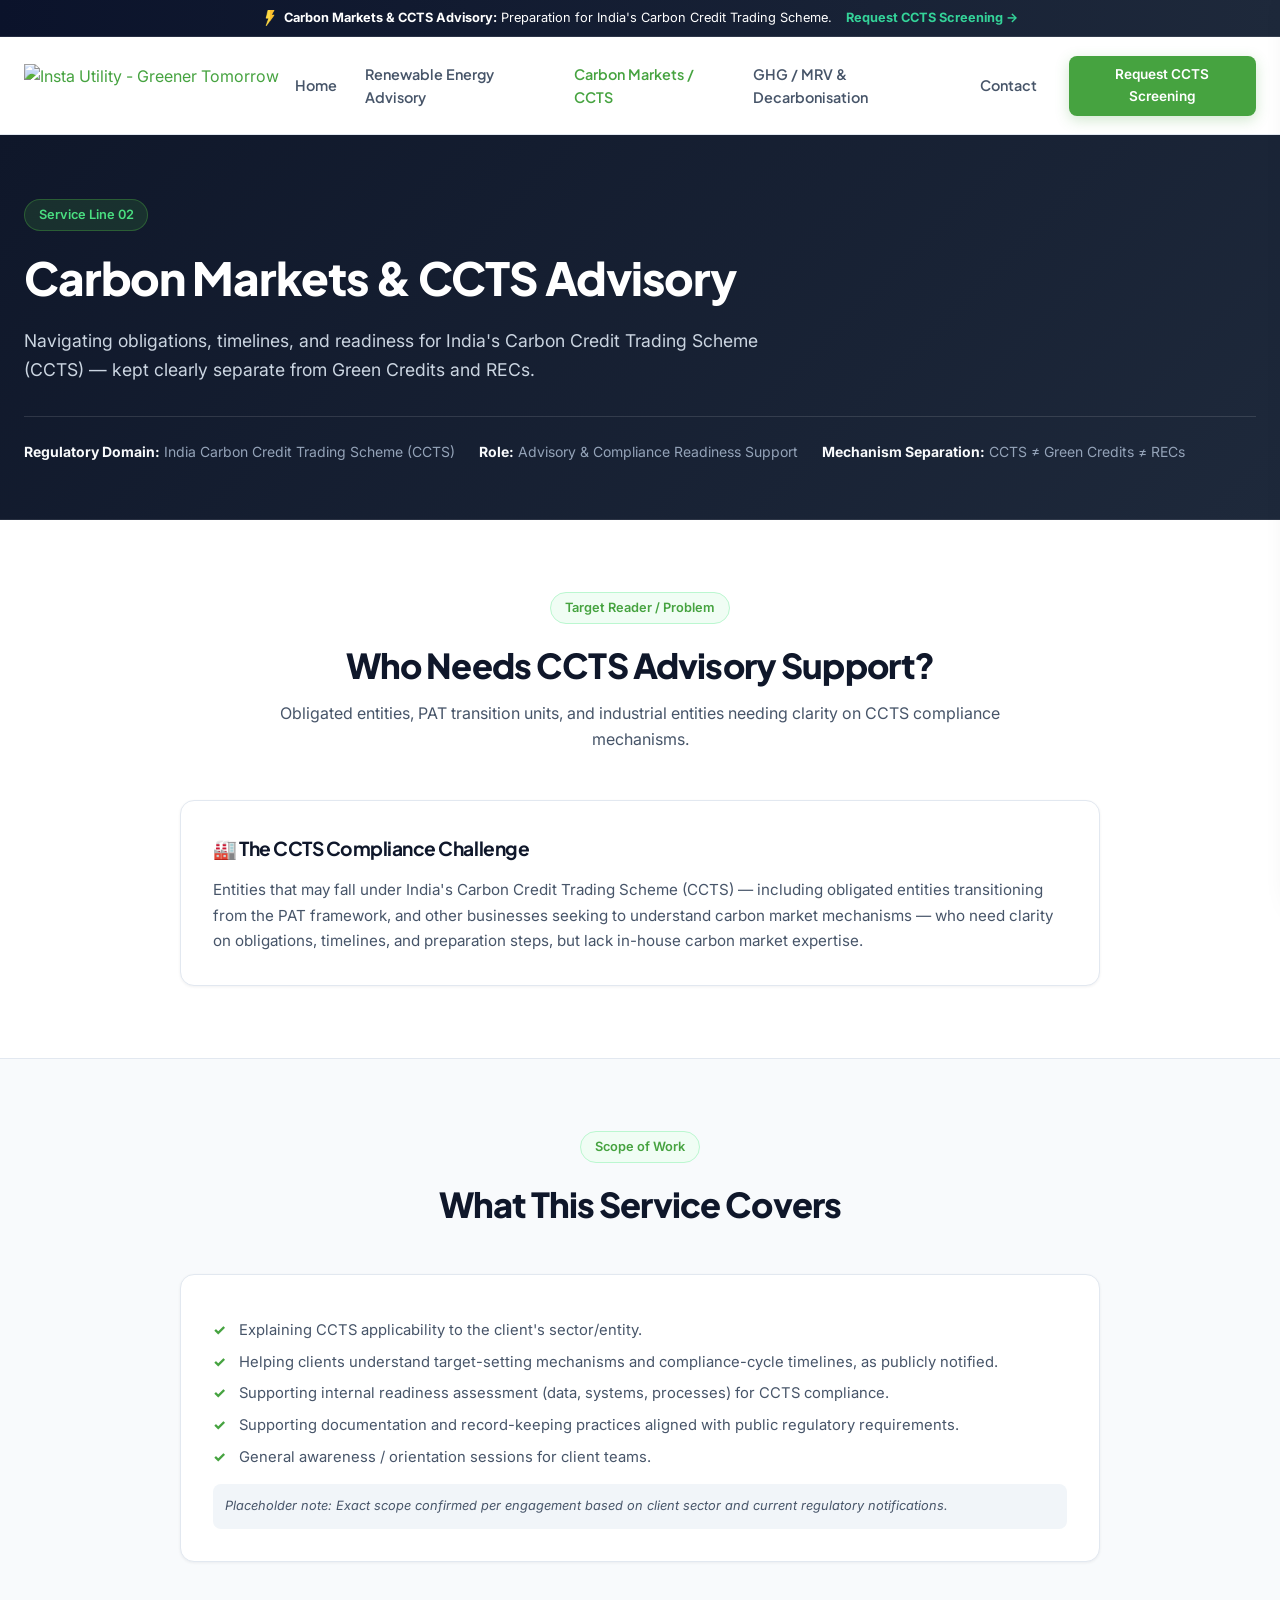
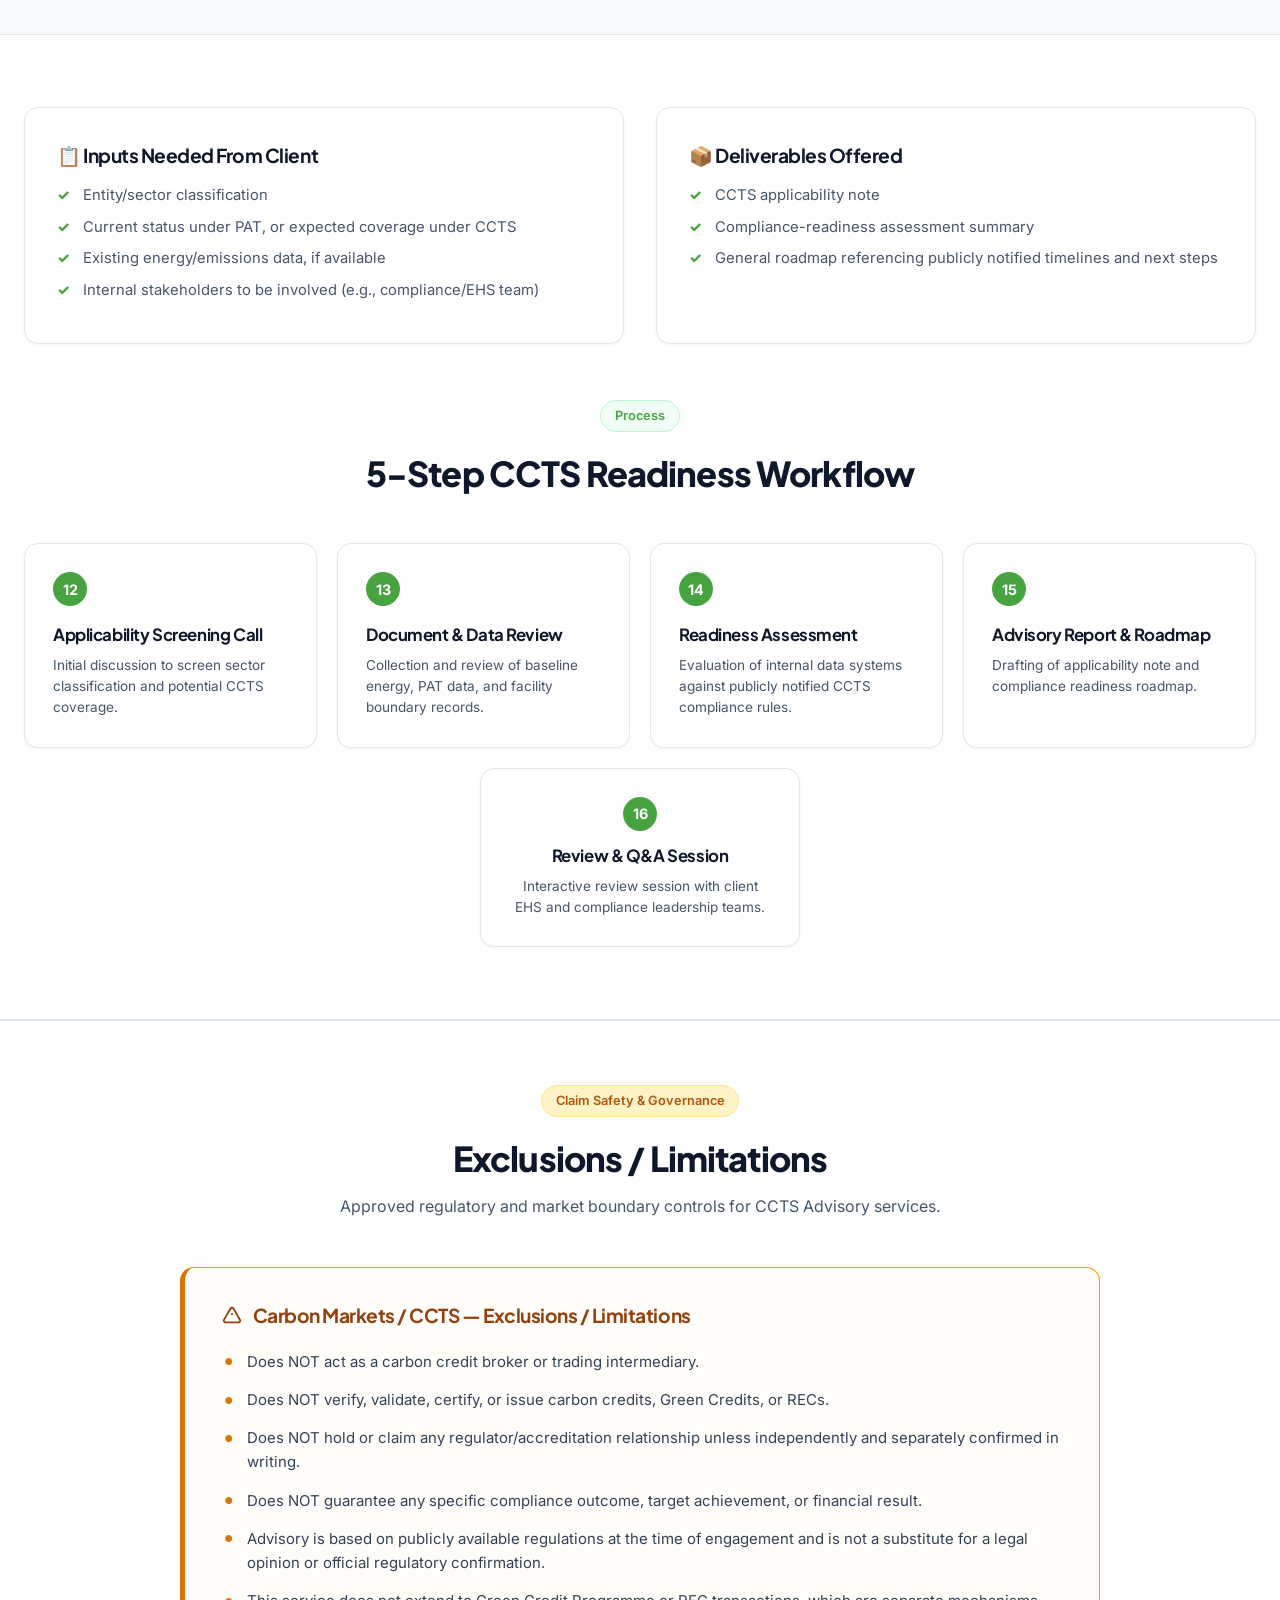
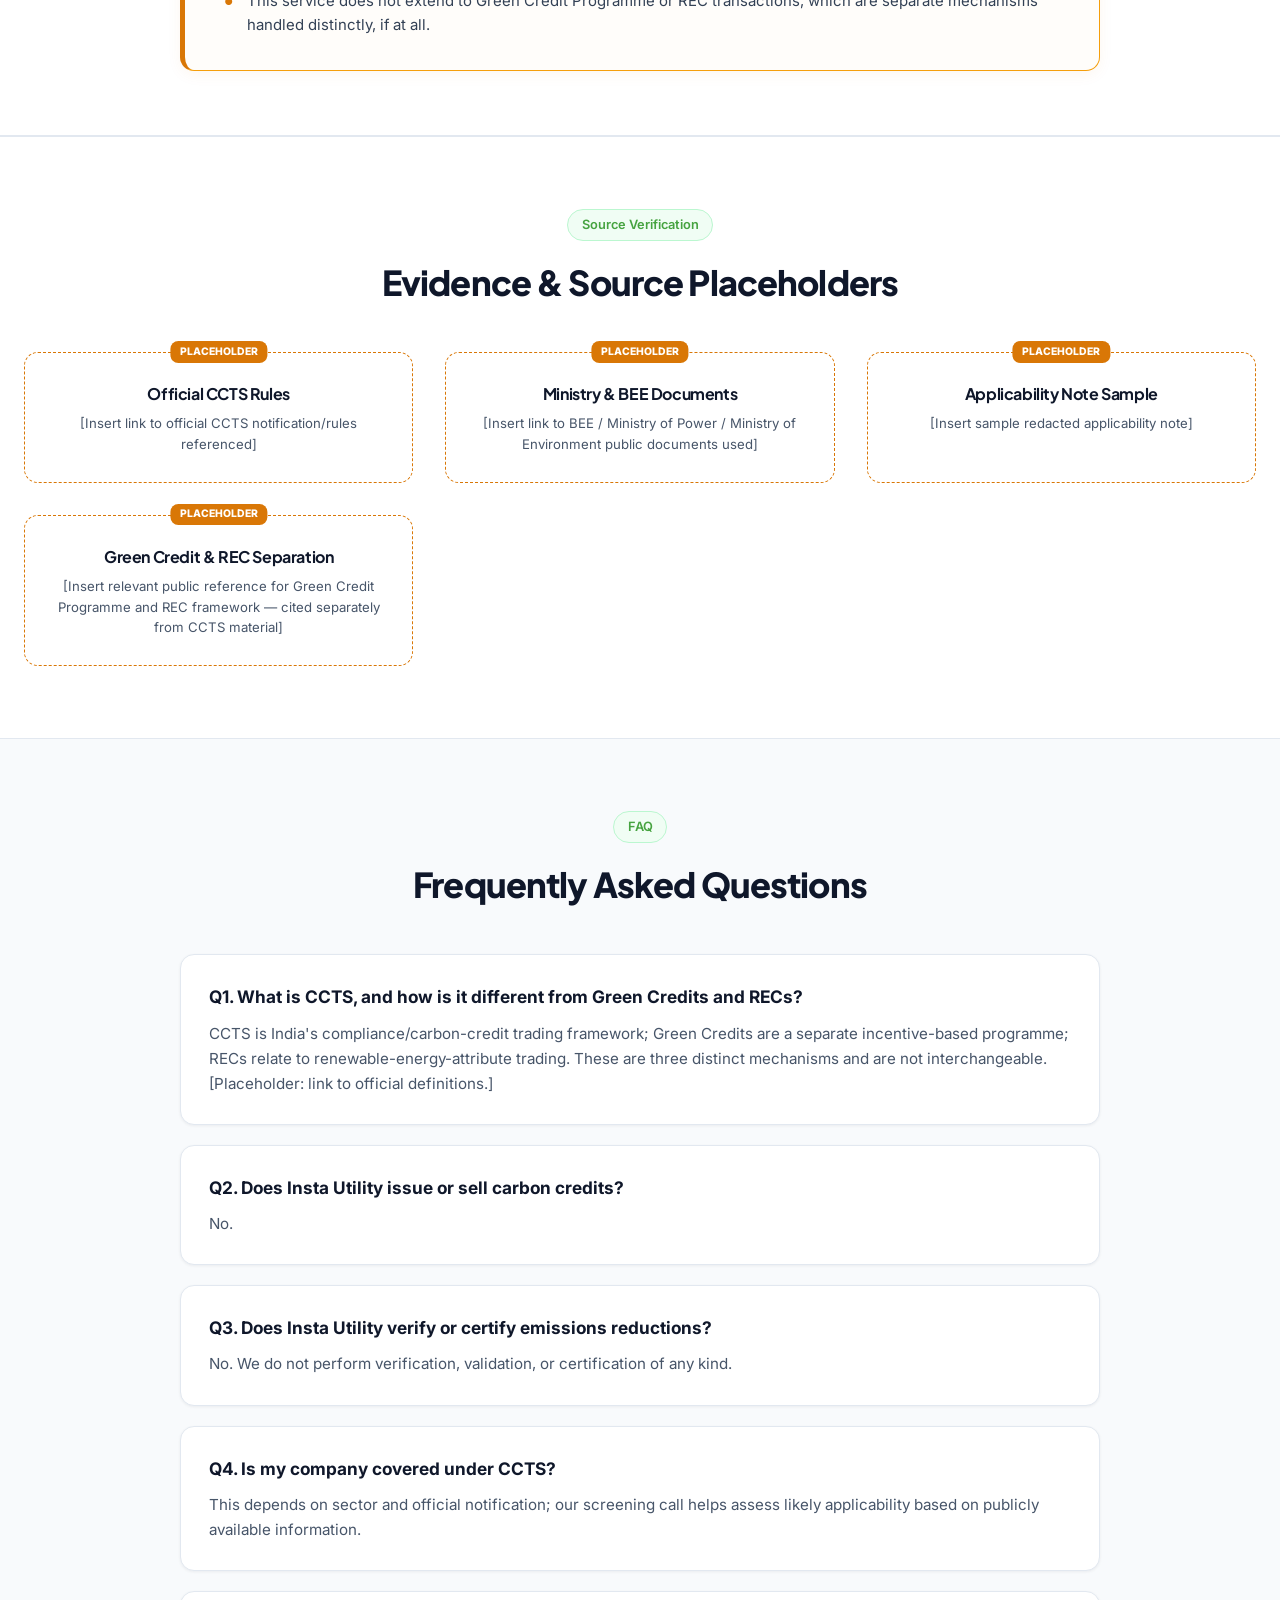
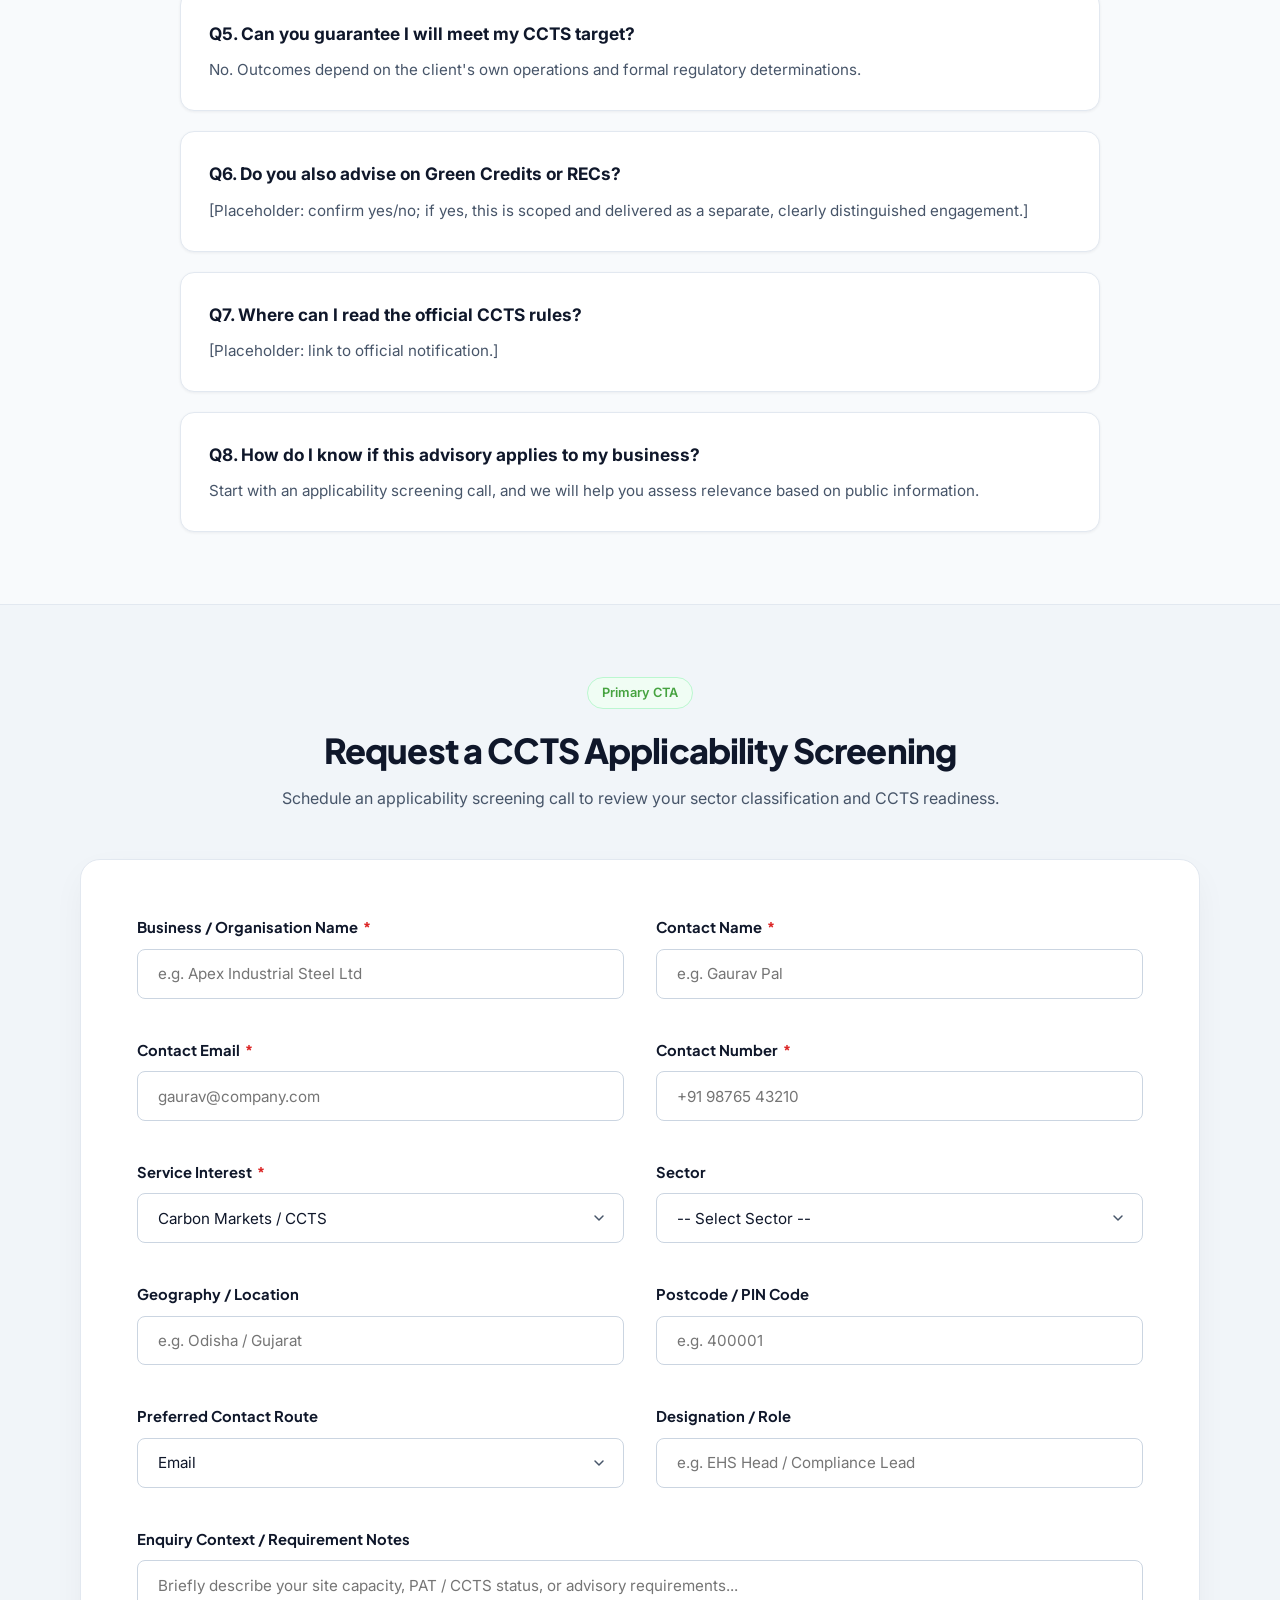
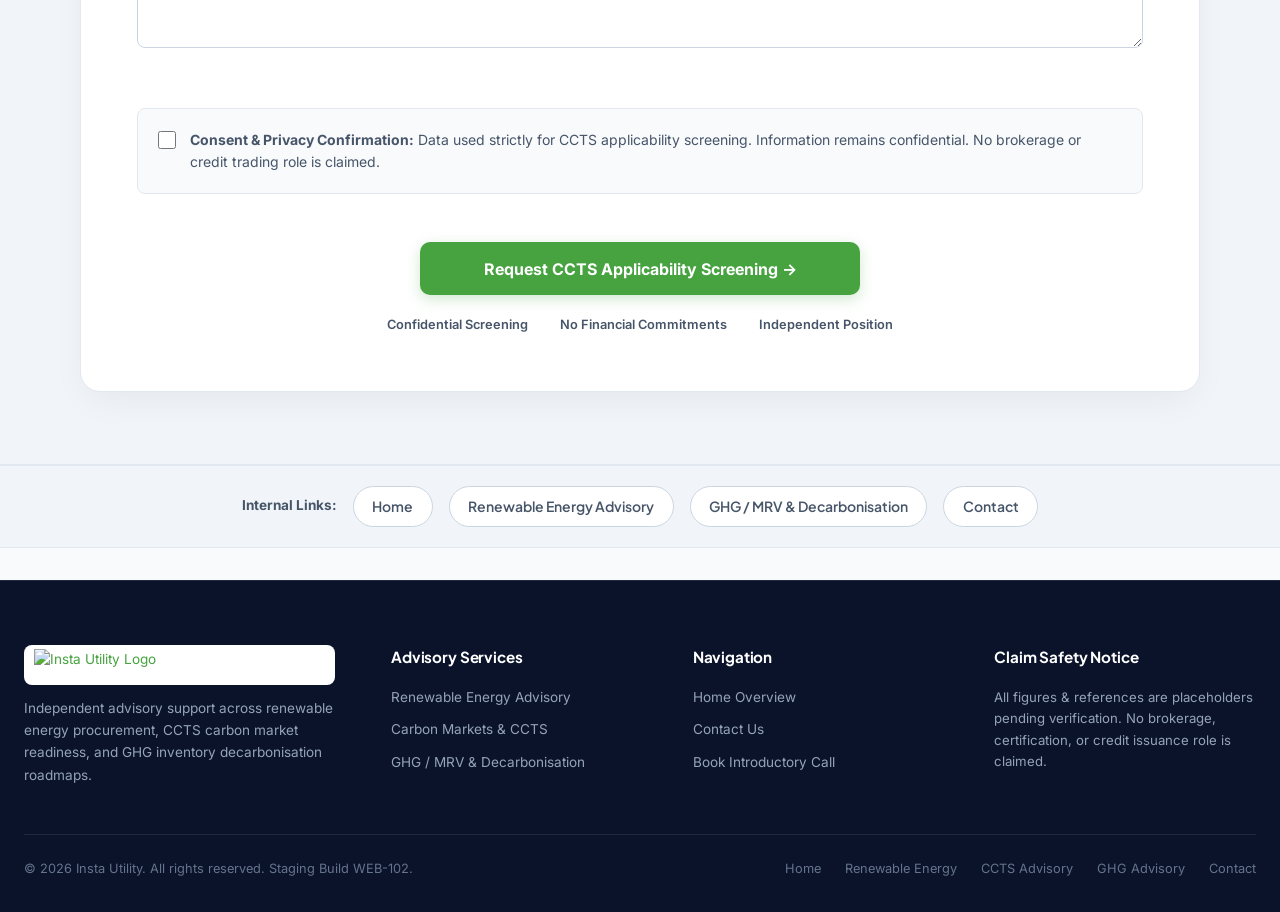
==== carbon-markets-ccts.html @ 82a49c0e "seo(SEO-003): add robots.txt, sitemap.xml, canonical tags, OG meta, and JSON-LD schema for Ashish SE" ====
<!DOCTYPE html>
<html lang="en">

<head>
  <!-- Google Tag Manager -->
  <script>(function (w, d, s, l, i) {
      w[l] = w[l] || []; w[l].push({
        'gtm.start':
          new Date().getTime(), event: 'gtm.js'
      }); var f = d.getElementsByTagName(s)[0],
        j = d.createElement(s), dl = l != 'dataLayer' ? '&l=' + l : ''; j.async = true; j.src =
          'https://www.googletagmanager.com/gtm.js?id=' + i + dl; f.parentNode.insertBefore(j, f);
    })(window, document, 'script', 'dataLayer', 'GTM-W5MGDDCR');</script>
  <!-- End Google Tag Manager -->

  <!-- Google Tag (gtag.js) - GA4 Staging Direct DebugView Emitter (G-CX448B8NZM) -->
  <script async src="https://www.googletagmanager.com/gtag/js?id=G-CX448B8NZM"></script>
  <script>
    window.dataLayer = window.dataLayer || [];
    function gtag() { dataLayer.push(arguments); }
    window.gtag = gtag;
    gtag('js', new Date());
    gtag('config', 'G-CX448B8NZM', { 'debug_mode': true });
  </script>

  <meta charset="UTF-8">
  <meta name="viewport" content="width=device-width, initial-scale=1.0">
  <meta name="robots" content="noindex, nofollow">
  <meta name="description" content="Understand how India's Carbon Credit Trading Scheme (CCTS) applies to your business.">
  <title>Carbon Markets &amp; CCTS Advisory | Insta Utility</title>

  <!-- Canonical Link -->
  <link rel="canonical" href="https://www.instautility.com/carbon-markets-ccts.html">

  <!-- Open Graph & Social Meta Tags -->
  <meta property="og:type" content="article">
  <meta property="og:title" content="Carbon Markets &amp; CCTS Advisory | Insta Utility">
  <meta property="og:description" content="Navigating obligations, timelines, and readiness for India's Carbon Credit Trading Scheme (CCTS).">
  <meta property="og:url" content="https://www.instautility.com/carbon-markets-ccts.html">
  <meta property="og:site_name" content="Insta Utility">

  <!-- Favicon -->
  <link rel="icon" type="image/png" sizes="32x32" href="assets/favicon.png">
  <link rel="icon" type="image/png" sizes="16x16" href="assets/favicon.png">
  <link rel="apple-touch-icon" href="assets/favicon.png">

  <!-- Google Fonts: Plus Jakarta Sans & Inter -->
  <link rel="preconnect" href="https://fonts.googleapis.com">
  <link rel="preconnect" href="https://fonts.gstatic.com" crossorigin>
  <link
    href="https://fonts.googleapis.com/css2?family=Inter:wght@400;500;600;700&family=Plus+Jakarta+Sans:wght@500;600;700;800&display=swap"
    rel="stylesheet">

  <link rel="stylesheet" href="styles.css">

  <!-- JSON-LD Service Schema -->
  <script type="application/ld+json">
  {
    "@context": "https://schema.org",
    "@type": "Service",
    "name": "Carbon Markets & CCTS Advisory",
    "provider": {
      "@type": "Organization",
      "name": "Insta Utility"
    },
    "serviceType": "Carbon Market Compliance Advisory",
    "description": "Preparation and compliance readiness for India's Carbon Credit Trading Scheme (CCTS)."
  }
  </script>
</head>


<body>
  <!-- Google Tag Manager (noscript) -->
  <noscript><iframe src="https://www.googletagmanager.com/ns.html?id=GTM-W5MGDDCR" height="0" width="0"
      style="display:none;visibility:hidden"></iframe></noscript>
  <!-- End Google Tag Manager (noscript) -->

  <!-- TOP ANNOUNCEMENT BAR -->
  <div class="top-announcement-bar">
    <div class="container announcement-content">
      <span><img src="assets/lighting.png" alt="⚡" class="announcement-icon-img"><strong>Carbon Markets &amp; CCTS
          Advisory:</strong> Preparation for India's Carbon Credit Trading Scheme.</span>
      <a href="#intake-form" class="announcement-link">Request CCTS Screening &rarr;</a>
    </div>
  </div>

  <!-- HEADER NAVIGATION -->
  <header>
    <div class="container header-content">
      <a href="index.html" class="brand-logo">
        <img src="https://www.instautility.com/assets/img/logo/insta-utility-logo.png"
          alt="Insta Utility - Greener Tomorrow" class="header-logo-img">
      </a>
      <button class="mobile-menu-toggle" id="mobileMenuBtn" aria-label="Open Mobile Menu" onclick="openMobileDrawer()">
        <span class="hamburger-bar"></span>
        <span class="hamburger-bar"></span>
        <span class="hamburger-bar"></span>
      </button>
      <div class="header-nav-container" id="headerNavContainer">
        <nav class="header-nav-links">
          <a href="index.html" class="nav-link">Home</a>
          <a href="renewable-energy-advisory.html" class="nav-link">Renewable Energy Advisory</a>
          <a href="carbon-markets-ccts.html" class="nav-link active">Carbon Markets / CCTS</a>
          <a href="ghg-mrv-decarbonisation.html" class="nav-link">GHG / MRV &amp; Decarbonisation</a>
          <a href="contact.html" class="nav-link">Contact</a>
        </nav>
        <div class="header-actions">
          <a href="#intake-form" class="btn btn-emerald btn-sm header-btn">Request CCTS Screening</a>
        </div>
      </div>
    </div>
  </header>

  <!-- OFF-CANVAS MOBILE NAVIGATION DRAWER -->
  <div class="mobile-drawer-overlay" id="mobileDrawerOverlay" onclick="closeMobileDrawer()"></div>
  <div class="mobile-drawer-panel" id="mobileDrawerPanel">
    <div class="mobile-drawer-header">
      <a href="index.html" class="brand-logo" onclick="closeMobileDrawer()">
        <img src="https://www.instautility.com/assets/img/logo/insta-utility-logo.png" alt="Insta Utility Logo"
          class="header-logo-img">
      </a>
      <button class="mobile-drawer-close" aria-label="Close Menu" onclick="closeMobileDrawer()">✕</button>
    </div>
    <div class="mobile-drawer-body">
      <nav class="mobile-drawer-nav">
        <a href="index.html" class="mobile-nav-link" onclick="closeMobileDrawer()">Home Overview</a>
        <a href="renewable-energy-advisory.html" class="mobile-nav-link" onclick="closeMobileDrawer()">Renewable Energy
          Advisory &rarr;</a>
        <a href="carbon-markets-ccts.html" class="mobile-nav-link active" onclick="closeMobileDrawer()">Carbon Markets /
          CCTS &rarr;</a>
        <a href="ghg-mrv-decarbonisation.html" class="mobile-nav-link" onclick="closeMobileDrawer()">GHG / MRV &amp;
          Decarbonisation &rarr;</a>
        <a href="contact.html" class="mobile-nav-link" onclick="closeMobileDrawer()">Contact &rarr;</a>
      </nav>
      <div class="mobile-drawer-cta">
        <a href="#intake-form" class="btn btn-emerald" style="width:100%; text-align:center;"
          onclick="closeMobileDrawer()">Request CCTS Screening &rarr;</a>
      </div>
      <div class="mobile-drawer-footer">
        <p style="font-size:0.775rem; color:var(--text-muted);">Insta Utility — Carbon Markets &amp; CCTS Advisory</p>
      </div>
    </div>
  </div>

  <!-- HERO SECTION -->
  <section class="launch-hero">
    <div class="container">
      <div class="pill-badge">
        <span>Service Line 02</span>
      </div>
      <h1>Carbon Markets &amp; CCTS Advisory</h1>
      <p class="hero-lead">
        Navigating obligations, timelines, and readiness for India's Carbon Credit Trading Scheme (CCTS) — kept clearly
        separate from Green Credits and RECs.
      </p>

      <div class="launch-hero-meta">
        <div><strong>Regulatory Domain:</strong> India Carbon Credit Trading Scheme (CCTS)</div>
        <div><strong>Role:</strong> Advisory &amp; Compliance Readiness Support</div>
        <div><strong>Mechanism Separation:</strong> CCTS &#8800; Green Credits &#8800; RECs</div>
      </div>
    </div>
  </section>

  <!-- TARGET READER / PROBLEM -->
  <section style="background:var(--bg-surface); border-bottom:1px solid var(--border-subtle);">
    <div class="container">
      <div class="section-header">
        <span class="pill-badge">Target Reader / Problem</span>
        <h2 class="section-title">Who Needs CCTS Advisory Support?</h2>
        <p class="section-subtitle">Obligated entities, PAT transition units, and industrial entities needing clarity on
          CCTS compliance mechanisms.</p>
      </div>

      <div class="info-card" style="max-width:920px; margin:0 auto;">
        <h3>🏭 The CCTS Compliance Challenge</h3>
        <p>
          Entities that may fall under India's Carbon Credit Trading Scheme (CCTS) — including obligated entities
          transitioning from the PAT framework, and other businesses seeking to understand carbon market mechanisms —
          who need clarity on obligations, timelines, and preparation steps, but lack in-house carbon market expertise.
        </p>
      </div>
    </div>
  </section>

  <!-- WHAT THIS SERVICE COVERS -->
  <section>
    <div class="container">
      <div class="section-header">
        <span class="pill-badge">Scope of Work</span>
        <h2 class="section-title">What This Service Covers</h2>
      </div>

      <div class="info-card" style="max-width:920px; margin:0 auto;">
        <ul>
          <li>Explaining CCTS applicability to the client's sector/entity.</li>
          <li>Helping clients understand target-setting mechanisms and compliance-cycle timelines, as publicly notified.
          </li>
          <li>Supporting internal readiness assessment (data, systems, processes) for CCTS compliance.</li>
          <li>Supporting documentation and record-keeping practices aligned with public regulatory requirements.</li>
          <li>General awareness / orientation sessions for client teams.</li>
        </ul>
        <div
          style="margin-top:1rem; padding:0.75rem; background:var(--bg-surface-subtle); border-radius:var(--radius-sm); font-size:0.8rem; color:var(--text-muted);">
          <em>Placeholder note: Exact scope confirmed per engagement based on client sector and current regulatory
            notifications.</em>
        </div>
      </div>
    </div>
  </section>

  <!-- INPUTS NEEDED & DELIVERABLES -->
  <section
    style="background:var(--bg-surface); border-top:1px solid var(--border-subtle); border-bottom:1px solid var(--border-subtle);">
    <div class="container">
      <div class="info-grid-2">
        <div class="info-card">
          <h3>📋 Inputs Needed From Client</h3>
          <ul>
            <li>Entity/sector classification</li>
            <li>Current status under PAT, or expected coverage under CCTS</li>
            <li>Existing energy/emissions data, if available</li>
            <li>Internal stakeholders to be involved (e.g., compliance/EHS team)</li>
          </ul>
        </div>

        <div class="info-card">
          <h3>📦 Deliverables Offered</h3>
          <ul>
            <li>CCTS applicability note</li>
            <li>Compliance-readiness assessment summary</li>
            <li>General roadmap referencing publicly notified timelines and next steps</li>
          </ul>
        </div>
      </div>

      <!-- PROCESS (STEPS 12 TO 16) -->
      <div style="margin-top:3.5rem;">
        <div class="section-header">
          <span class="pill-badge">Process</span>
          <h2 class="section-title">5-Step CCTS Readiness Workflow</h2>
        </div>

        <div class="steps-grid">
          <div class="step-box">
            <div class="step-num">12</div>
            <h4>Applicability Screening Call</h4>
            <p>Initial discussion to screen sector classification and potential CCTS coverage.</p>
          </div>

          <div class="step-box">
            <div class="step-num">13</div>
            <h4>Document &amp; Data Review</h4>
            <p>Collection and review of baseline energy, PAT data, and facility boundary records.</p>
          </div>

          <div class="step-box">
            <div class="step-num">14</div>
            <h4>Readiness Assessment</h4>
            <p>Evaluation of internal data systems against publicly notified CCTS compliance rules.</p>
          </div>

          <div class="step-box">
            <div class="step-num">15</div>
            <h4>Advisory Report &amp; Roadmap</h4>
            <p>Drafting of applicability note and compliance readiness roadmap.</p>
          </div>
        </div>

        <div style="max-width:320px; margin:1.25rem auto 0 auto;">
          <div class="step-box" style="text-align:center;">
            <div class="step-num" style="margin:0 auto 0.75rem auto;">16</div>
            <h4>Review &amp; Q&amp;A Session</h4>
            <p>Interactive review session with client EHS and compliance leadership teams.</p>
          </div>
        </div>
      </div>
    </div>
  </section>

  <!-- EXCLUSIONS / LIMITATIONS SECTION (WEB-105) -->
  <section class="limitations-section">
    <div class="container">
      <div class="section-header">
        <span class="pill-badge" style="background:#fef3c7; color:#b45309; border-color:#fde68a;">Claim Safety &amp; Governance</span>
        <h2 class="section-title">Exclusions / Limitations</h2>
        <p class="section-subtitle">Approved regulatory and market boundary controls for CCTS Advisory services.</p>
      </div>

      <div class="limitations-card">
        <h3>
          <svg width="22" height="22" viewBox="0 0 24 24" fill="none" stroke="currentColor" stroke-width="2">
            <path d="M12 9v2m0 4h.01m-6.938 4h13.856c1.54 0 2.502-1.667 1.732-3L13.732 4c-.77-1.333-2.694-1.333-3.464 0L3.34 16c-.77 1.333.192 3 1.732 3z"/>
          </svg>
          Carbon Markets / CCTS — Exclusions / Limitations
        </h3>
        <ul class="limitations-list">
          <li>Does NOT act as a carbon credit broker or trading intermediary.</li>
          <li>Does NOT verify, validate, certify, or issue carbon credits, Green Credits, or RECs.</li>
          <li>Does NOT hold or claim any regulator/accreditation relationship unless independently and separately confirmed in writing.</li>
          <li>Does NOT guarantee any specific compliance outcome, target achievement, or financial result.</li>
          <li>Advisory is based on publicly available regulations at the time of engagement and is not a substitute for a legal opinion or official regulatory confirmation.</li>
          <li>This service does not extend to Green Credit Programme or REC transactions, which are separate mechanisms handled distinctly, if at all.</li>
        </ul>
      </div>
    </div>
  </section>

  <!-- EVIDENCE / SOURCE PLACEHOLDERS -->
  <section
    style="background:var(--bg-surface); border-top:1px solid var(--border-subtle); border-bottom:1px solid var(--border-subtle);">
    <div class="container">
      <div class="section-header">
        <span class="pill-badge">Source Verification</span>
        <h2 class="section-title">Evidence &amp; Source Placeholders</h2>
      </div>

      <div class="info-grid-2">
        <div class="trust-placeholder-box">
          <span class="trust-tag">PLACEHOLDER</span>
          <h5>Official CCTS Rules</h5>
          <p>[Insert link to official CCTS notification/rules referenced]</p>
        </div>

        <div class="trust-placeholder-box">
          <span class="trust-tag">PLACEHOLDER</span>
          <h5>Ministry &amp; BEE Documents</h5>
          <p>[Insert link to BEE / Ministry of Power / Ministry of Environment public documents used]</p>
        </div>

        <div class="trust-placeholder-box">
          <span class="trust-tag">PLACEHOLDER</span>
          <h5>Applicability Note Sample</h5>
          <p>[Insert sample redacted applicability note]</p>
        </div>

        <div class="trust-placeholder-box">
          <span class="trust-tag">PLACEHOLDER</span>
          <h5>Green Credit &amp; REC Separation</h5>
          <p>[Insert relevant public reference for Green Credit Programme and REC framework — cited separately from CCTS
            material]</p>
        </div>
      </div>
    </div>
  </section>

  <!-- FREQUENTLY ASKED QUESTIONS -->
  <section>
    <div class="container">
      <div class="section-header">
        <span class="pill-badge">FAQ</span>
        <h2 class="section-title">Frequently Asked Questions</h2>
      </div>

      <div class="faq-list">
        <div class="faq-item">
          <div class="faq-question">Q1. What is CCTS, and how is it different from Green Credits and RECs?</div>
          <div class="faq-answer">CCTS is India's compliance/carbon-credit trading framework; Green Credits are a
            separate incentive-based programme; RECs relate to renewable-energy-attribute trading. These are three
            distinct mechanisms and are not interchangeable. [Placeholder: link to official definitions.]</div>
        </div>

        <div class="faq-item">
          <div class="faq-question">Q2. Does Insta Utility issue or sell carbon credits?</div>
          <div class="faq-answer">No.</div>
        </div>

        <div class="faq-item">
          <div class="faq-question">Q3. Does Insta Utility verify or certify emissions reductions?</div>
          <div class="faq-answer">No. We do not perform verification, validation, or certification of any kind.</div>
        </div>

        <div class="faq-item">
          <div class="faq-question">Q4. Is my company covered under CCTS?</div>
          <div class="faq-answer">This depends on sector and official notification; our screening call helps assess
            likely applicability based on publicly available information.</div>
        </div>

        <div class="faq-item">
          <div class="faq-question">Q5. Can you guarantee I will meet my CCTS target?</div>
          <div class="faq-answer">No. Outcomes depend on the client's own operations and formal regulatory
            determinations.</div>
        </div>

        <div class="faq-item">
          <div class="faq-question">Q6. Do you also advise on Green Credits or RECs?</div>
          <div class="faq-answer">[Placeholder: confirm yes/no; if yes, this is scoped and delivered as a separate,
            clearly distinguished engagement.]</div>
        </div>

        <div class="faq-item">
          <div class="faq-question">Q7. Where can I read the official CCTS rules?</div>
          <div class="faq-answer">[Placeholder: link to official notification.]</div>
        </div>

        <div class="faq-item">
          <div class="faq-question">Q8. How do I know if this advisory applies to my business?</div>
          <div class="faq-answer">Start with an applicability screening call, and we will help you assess relevance
            based on public information.</div>
        </div>
      </div>
    </div>
  </section>

  <!-- INTAKE FORM SECTION -->
  <section class="form-section" id="intake-form">
    <div class="container">
      <div class="section-header">
        <span class="pill-badge">Primary CTA</span>
        <h2 class="section-title">Request a CCTS Applicability Screening</h2>
        <p class="section-subtitle">Schedule an applicability screening call to review your sector classification and
          CCTS readiness.</p>
      </div>

      <div class="form-card-container">
        <form id="diagnosticForm" onsubmit="handleFormSubmit(event)">
          <div class="form-grid">

            <!-- Field 1: Business Name -->
            <div class="form-group">
              <div class="label-wrapper">
                <label class="form-label" for="account_name">
                  <span>Business / Organisation Name</span> <span class="req">*</span>
                </label>
              </div>
              <input type="text" id="account_name" class="form-control" placeholder="e.g. Apex Industrial Steel Ltd"
                required>
            </div>

            <!-- Field 2: Contact Name -->
            <div class="form-group">
              <div class="label-wrapper">
                <label class="form-label" for="contact_name">
                  <span>Contact Name</span> <span class="req">*</span>
                </label>
              </div>
              <input type="text" id="contact_name" class="form-control" placeholder="e.g. Gaurav Pal" required>
            </div>

            <!-- Field 3: Contact Email -->
            <div class="form-group">
              <div class="label-wrapper">
                <label class="form-label" for="contact_email">
                  <span>Contact Email</span> <span class="req">*</span>
                </label>
              </div>
              <input type="email" id="contact_email" class="form-control" placeholder="gaurav@company.com" required>
            </div>

            <!-- Field 4: Contact Number -->
            <div class="form-group">
              <div class="label-wrapper">
                <label class="form-label" for="contact_phone">
                  <span>Contact Number</span> <span class="req">*</span>
                </label>
              </div>
              <input type="tel" id="contact_phone" class="form-control" placeholder="+91 98765 43210" required>
            </div>

            <!-- Field 5: Service Interest -->
            <div class="form-group">
              <div class="label-wrapper">
                <label class="form-label" for="service_interest">
                  <span>Service Interest</span> <span class="req">*</span>
                </label>
              </div>
              <select id="service_interest" class="form-control" required>
                <option value="Renewable Energy Advisory">Renewable Energy Advisory</option>
                <option value="Carbon Markets / CCTS" selected>Carbon Markets / CCTS</option>
                <option value="GHG / MRV & Decarbonisation">GHG / MRV &amp; Decarbonisation</option>
              </select>
            </div>

            <!-- Field 6: Sector -->
            <div class="form-group">
              <div class="label-wrapper">
                <label class="form-label" for="sector_type">
                  <span>Sector</span>
                </label>
              </div>
              <select id="sector_type" class="form-control">
                <option value="">-- Select Sector --</option>
                <option value="Commercial">Commercial</option>
                <option value="Industrial">Industrial</option>
                <option value="Public Sector">Public Sector</option>
                <option value="Education">Education</option>
                <option value="Healthcare">Healthcare</option>
                <option value="Hospitality">Hospitality</option>
                <option value="Retail">Retail</option>
                <option value="Manufacturing">Manufacturing</option>
                <option value="Property / Real Estate">Property / Real Estate</option>
                <option value="Other">Other</option>
              </select>
            </div>

            <!-- Field 7: Geography -->
            <div class="form-group">
              <div class="label-wrapper">
                <label class="form-label" for="state_location">
                  <span>Geography / Location</span>
                </label>
              </div>
              <input type="text" id="state_location" class="form-control" placeholder="e.g. Odisha / Gujarat">
            </div>

            <!-- Field 8: Postcode -->
            <div class="form-group">
              <div class="label-wrapper">
                <label class="form-label" for="postcode">
                  <span>Postcode / PIN Code</span>
                </label>
              </div>
              <input type="text" id="postcode" class="form-control" placeholder="e.g. 400001">
            </div>

            <!-- Field 9: Preferred Contact Route -->
            <div class="form-group">
              <div class="label-wrapper">
                <label class="form-label" for="preferred_contact_route">
                  <span>Preferred Contact Route</span>
                </label>
              </div>
              <select id="preferred_contact_route" class="form-control">
                <option value="Email">Email</option>
                <option value="Phone">Phone</option>
              </select>
            </div>

            <!-- Field 10: Designation / Role -->
            <div class="form-group">
              <div class="label-wrapper">
                <label class="form-label" for="buyer_role">
                  <span>Designation / Role</span>
                </label>
              </div>
              <input type="text" id="buyer_role" class="form-control" placeholder="e.g. EHS Head / Compliance Lead">
            </div>

            <!-- Field 11: Enquiry Context -->
            <div class="form-group full-width">
              <div class="label-wrapper">
                <label class="form-label" for="enquiry_context">
                  <span>Enquiry Context / Requirement Notes</span>
                </label>
              </div>
              <textarea id="enquiry_context" class="form-control" rows="3"
                placeholder="Briefly describe your site capacity, PAT / CCTS status, or advisory requirements..."></textarea>
            </div>

            <!-- Field 12: Privacy Consent -->
            <div class="form-group full-width">
              <div class="checkbox-group">
                <input type="checkbox" id="privacy_consent" required>
                <label for="privacy_consent">
                  <strong>Consent &amp; Privacy Confirmation:</strong> Data used strictly for CCTS applicability
                  screening. Information remains confidential. No brokerage or credit trading role is claimed.
                </label>
              </div>
            </div>

          </div>

          <div class="form-submit-container">
            <button type="submit" class="btn btn-emerald btn-lg-submit">
              <span>Request CCTS Applicability Screening &rarr;</span>
            </button>
            <div class="micro-trust-row">
              <div class="micro-trust-item"><span>Confidential Screening</span></div>
              <div class="micro-trust-item"><span>No Financial Commitments</span></div>
              <div class="micro-trust-item"><span>Independent Position</span></div>
            </div>
          </div>
        </form>

        <div class="diagnostic-result-container" id="submissionResult">
          <div class="diag-header">
            <div class="diag-title-area">
              <h3><img src="assets/success.png" alt="✓" style="width:28px;"> CCTS Screening Request Received</h3>
              <p>Your request has been logged. Ref: <span id="generatedRef">IU-2026-0925-0000</span></p>
            </div>
          </div>
          <div id="crmOutcomeBanner"></div>
        </div>
      </div>
    </div>
  </section>

  <!-- INTERNAL LINKS BAR -->
  <div class="cross-nav-pills">
    <div class="container cross-nav-container">
      <span style="font-size:0.85rem; font-weight:700; color:var(--text-muted);">Internal Links:</span>
      <a href="index.html" class="nav-pill-item">Home</a>
      <a href="renewable-energy-advisory.html" class="nav-pill-item">Renewable Energy Advisory</a>
      <a href="ghg-mrv-decarbonisation.html" class="nav-pill-item">GHG / MRV &amp; Decarbonisation</a>
      <a href="contact.html" class="nav-pill-item">Contact</a>
    </div>
  </div>

  <!-- FOOTER -->
  <footer>
    <div class="container">
      <div class="footer-grid">
        <div class="footer-col brand-col">
          <a href="index.html" class="brand-logo">
            <img src="https://www.instautility.com/assets/img/logo/insta-utility-logo.png" alt="Insta Utility Logo"
              class="footer-logo-img">
          </a>
          <p class="footer-bio">
            Independent advisory support across renewable energy procurement, CCTS carbon market readiness, and GHG
            inventory decarbonisation roadmaps.
          </p>
        </div>

        <div class="footer-col">
          <div class="footer-heading">Advisory Services</div>
          <ul class="footer-links">
            <li><a href="renewable-energy-advisory.html">Renewable Energy Advisory</a></li>
            <li><a href="carbon-markets-ccts.html">Carbon Markets &amp; CCTS</a></li>
            <li><a href="ghg-mrv-decarbonisation.html">GHG / MRV &amp; Decarbonisation</a></li>
          </ul>
        </div>

        <div class="footer-col">
          <div class="footer-heading">Navigation</div>
          <ul class="footer-links">
            <li><a href="index.html">Home Overview</a></li>
            <li><a href="contact.html">Contact Us</a></li>
            <li><a href="#intake-form">Book Introductory Call</a></li>
          </ul>
        </div>

        <div class="footer-col">
          <div class="footer-heading">Claim Safety Notice</div>
          <p class="footer-cta-desc">
            All figures &amp; references are placeholders pending verification. No brokerage, certification, or credit
            issuance role is claimed.
          </p>
        </div>
      </div>

      <div class="footer-bottom">
        <div class="footer-copy">&copy; 2026 Insta Utility. All rights reserved. Staging Build WEB-102.</div>
        <div class="footer-bottom-links">
          <a href="index.html">Home</a>
          <a href="renewable-energy-advisory.html">Renewable Energy</a>
          <a href="carbon-markets-ccts.html">CCTS Advisory</a>
          <a href="ghg-mrv-decarbonisation.html">GHG Advisory</a>
          <a href="contact.html">Contact</a>
        </div>
      </div>
    </div>
  </footer>

  <script src="app.js"></script>
</body>

</html>
---- styles.css ----
@import url('https://fonts.googleapis.com/css2?family=Plus+Jakarta+Sans:wght@500;600;700;800&family=Inter:wght@400;500;600;700&display=swap');

:root {
  /* Colors */
  --bg-main: #f8fafc;
  --bg-surface: #ffffff;
  --bg-surface-subtle: #f1f5f9;
  --bg-surface-hover: #e2e8f0;

  --text-main: #0f172a;
  --text-muted: #475569;
  --text-light: #64748b;

  --primary-emerald: #46a340;
  --primary-emerald-hover: #3b8c35;
  --primary-emerald-light: #f0fdf4;
  --primary-emerald-border: #bbf7d0;

  --accent-navy: #1e293b;
  --accent-blue: #2563eb;
  --accent-blue-light: #eff6ff;

  --amber-staging: #d97706;
  --amber-staging-bg: #fffbe6;
  --amber-staging-border: #fde68a;

  --border-subtle: #e2e8f0;
  --border-medium: #cbd5e1;

  --shadow-sm: 0 1px 3px rgba(15, 23, 42, 0.06);
  --shadow-md: 0 4px 16px -2px rgba(15, 23, 42, 0.08);
  --shadow-lg: 0 12px 32px -4px rgba(15, 23, 42, 0.1);

  --radius-sm: 8px;
  --radius-md: 14px;
  --radius-lg: 20px;
  --radius-full: 9999px;

  --font-title: 'Plus Jakarta Sans', -apple-system, BlinkMacSystemFont, sans-serif;
  --font-body: 'Inter', -apple-system, BlinkMacSystemFont, sans-serif;
  --transition: all 0.2s ease-in-out;
}

/* Reset & Base */
*,
*::before,
*::after {
  box-sizing: border-box;
  margin: 0;
  padding: 0;
}

html {
  scroll-behavior: smooth;
  font-family: var(--font-body);
  background-color: var(--bg-main);
  color: var(--text-main);
  line-height: 1.6;
  -webkit-font-smoothing: antialiased;
  -moz-osx-font-smoothing: grayscale;
}

body {
  min-height: 100vh;
  display: flex;
  flex-direction: column;
  overflow-x: hidden;
}

h1,
h2,
h3,
h4,
h5,
h6 {
  font-family: var(--font-title);
  color: var(--text-main);
  letter-spacing: -0.025em;
}

a {
  color: var(--primary-emerald);
  text-decoration: none;
}

a:hover {
  color: var(--primary-emerald-hover);
}

/* Layout Container */
.container {
  width: 100%;
  max-width: 1452px;
  margin: 0 auto;
  padding: 0 1.5rem;
}

/* Staging Top Alert Banner */
.staging-banner {
  background: var(--amber-staging-bg);
  border-bottom: 1px solid var(--amber-staging-border);
  color: #92400e;
  padding: 0.6rem 1.25rem;
  font-size: 0.825rem;
  font-weight: 600;
  display: flex;
  align-items: center;
  justify-content: space-between;
  gap: 1rem;
  position: sticky;
  top: 0;
  z-index: 1000;
  box-shadow: var(--shadow-sm);
  flex-wrap: wrap;
}

.staging-banner-content {
  display: flex;
  align-items: center;
  gap: 0.6rem;
  flex-wrap: wrap;
}

.staging-banner-text {
  font-size: 0.825rem;
  line-height: 1.4;
}

.staging-banner .badge {
  background: var(--amber-staging);
  color: #ffffff;
  padding: 0.2rem 0.6rem;
  border-radius: var(--radius-sm);
  font-size: 0.725rem;
  font-weight: 700;
  letter-spacing: 0.04em;
  text-transform: uppercase;
  flex-shrink: 0;
  white-space: nowrap;
}

.staging-banner button {
  background: #ffffff;
  border: 1px solid #fcd34d;
  color: #b45309;
  padding: 0.3rem 0.75rem;
  border-radius: var(--radius-sm);
  cursor: pointer;
  font-weight: 600;
  font-size: 0.775rem;
  transition: var(--transition);
  white-space: nowrap;
  flex-shrink: 0;
}

/* Top Announcement Bar */
.top-announcement-bar {
  background: linear-gradient(90deg, #0b132b 0%, #1e293b 100%);
  color: #ffffff;
  padding: 0.5rem 0;
  font-size: 0.8rem;
  border-bottom: 1px solid rgba(255, 255, 255, 0.1);
}

.announcement-content {
  display: flex;
  align-items: center;
  justify-content: center;
  gap: 0.85rem;
  flex-wrap: wrap;
  text-align: center;
}

.announcement-badge {
  background: var(--primary-emerald);
  color: #ffffff;
  font-weight: 700;
  font-size: 0.7rem;
  padding: 0.15rem 0.55rem;
  border-radius: var(--radius-sm);
  letter-spacing: 0.03em;
  text-transform: uppercase;
  flex-shrink: 0;
}

.announcement-text {
  color: #cbd5e1;
  font-weight: 500;
}

.announcement-icon-img {
  width: 16px;
  height: 16px;
  vertical-align: middle;
  display: inline-block;
  margin-right: 0.35rem;
  margin-top: -2px;
  object-fit: contain;
}

.announcement-link {
  color: #34d399;
  font-weight: 700;
  text-decoration: none;
  transition: var(--transition);
  white-space: nowrap;
}

.announcement-link:hover {
  color: #6ee7b7;
  text-decoration: underline;
}

/* Header Navigation */
header {
  background: var(--bg-surface);
  border-bottom: 1px solid var(--border-subtle);
  padding: 1.15rem 0;
}

.header-content {
  display: flex;
  align-items: center;
  justify-content: space-between;
  gap: 1rem;
  position: relative;
}

.brand-logo {
  /* display: flex; */
  align-items: center;
  justify-content: center;
  gap: 0.85rem;
  text-decoration: none;
  flex-shrink: 0;
}

.header-logo-img {
  height: 44px;
  width: auto;
  max-width: 100%;
  display: block;
  object-fit: contain;
}

/* Header Navigation Container */
.header-nav-container {
  display: flex;
  align-items: center;
  gap: 2rem;
}

.header-nav-links {
  display: flex;
  align-items: center;
  gap: 1.75rem;
}

.nav-link {
  font-family: var(--font-title);
  font-size: 0.9rem;
  font-weight: 600;
  color: var(--text-muted);
  text-decoration: none;
  transition: var(--transition);
}

.nav-link:hover,
.nav-link.active {
  color: var(--primary-emerald);
}

.header-actions {
  display: flex;
  align-items: center;
  gap: 0.75rem;
}

/* Mobile Hamburger Toggle Button (Hidden on Desktop) */
.mobile-menu-toggle {
  display: none;
  flex-direction: column;
  justify-content: space-between;
  width: 28px;
  height: 20px;
  background: transparent;
  border: none;
  cursor: pointer;
  padding: 0;
  z-index: 1001;
}

.hamburger-bar {
  width: 100%;
  height: 3px;
  background-color: var(--text-main);
  border-radius: 3px;
  transition: transform 0.3s ease, opacity 0.3s ease;
}

/* ==========================================================================
   OFF-CANVAS MOBILE SLIDE-OUT DRAWER SYSTEM
   ========================================================================== */
.mobile-drawer-overlay {
  position: fixed;
  inset: 0;
  background: rgba(15, 23, 42, 0.6);
  backdrop-filter: blur(4px);
  z-index: 2000;
  opacity: 0;
  visibility: hidden;
  transition: all 0.3s ease;
}

.mobile-drawer-overlay.active {
  opacity: 1;
  visibility: visible;
}

.mobile-drawer-panel {
  position: fixed;
  top: 0;
  right: -340px;
  width: 310px;
  max-width: 85vw;
  height: 100vh;
  background: var(--bg-surface);
  z-index: 2001;
  box-shadow: -8px 0 30px rgba(15, 23, 42, 0.25);
  display: flex;
  flex-direction: column;
  transition: right 0.35s cubic-bezier(0.16, 1, 0.3, 1);
}

.mobile-drawer-panel.active {
  right: 0;
}

.mobile-drawer-header {
  padding: 1.25rem 1.5rem;
  border-bottom: 1px solid var(--border-subtle);
  display: flex;
  align-items: center;
  justify-content: space-between;
  background: #ffffff;
}

.mobile-drawer-close {
  background: var(--bg-surface-subtle);
  border: 1px solid var(--border-subtle);
  width: 36px;
  height: 36px;
  border-radius: 50%;
  font-size: 1.1rem;
  font-weight: bold;
  color: var(--text-muted);
  cursor: pointer;
  display: flex;
  align-items: center;
  justify-content: center;
  transition: var(--transition);
}

.mobile-drawer-close:hover {
  background: #fee2e2;
  color: #dc2626;
  border-color: #fca5a5;
}

.mobile-drawer-body {
  padding: 1.5rem;
  display: flex;
  flex-direction: column;
  /* justify-content: space-between; */
  flex: 1;
  overflow-y: auto;
}

.mobile-drawer-nav {
  display: flex;
  flex-direction: column;
  gap: 0.65rem;
}

.mobile-nav-link {
  font-family: var(--font-title);
  font-size: 0.95rem;
  font-weight: 600;
  color: var(--text-main);
  padding: 0.85rem 1.15rem;
  border-radius: var(--radius-md);
  background: var(--bg-surface-subtle);
  border: 1px solid var(--border-subtle);
  text-decoration: none;
  transition: var(--transition);
  display: flex;
  align-items: center;
  justify-content: space-between;
}

.mobile-nav-link:hover,
.mobile-nav-link.active {
  background: var(--primary-emerald-light);
  border-color: var(--primary-emerald-border);
  color: var(--primary-emerald);
  font-weight: 700;
}

.mobile-drawer-cta {
  margin-top: 1.5rem;
}

.mobile-drawer-footer {
  margin-top: 2rem;
  padding-top: 1rem;
  border-top: 1px solid var(--border-subtle);
  text-align: center;
}

.header-badge {
  margin: 0;
}

.footer-logo-img {
  height: 40px;
  width: auto;
  max-width: 100%;
  display: block;
  margin-bottom: 0.5rem;
  background: #ffffff;
  padding: 4px 10px;
  border-radius: var(--radius-sm);
}

.header-actions {
  display: flex;
  align-items: center;
  gap: 0.75rem;
  flex-wrap: wrap;
}

/* Buttons */
.btn {
  display: inline-flex;
  align-items: center;
  justify-content: center;
  gap: 0.5rem;
  padding: 0.75rem 1.5rem;
  font-family: var(--font-body);
  font-weight: 600;
  font-size: 0.95rem;
  border-radius: var(--radius-md);
  border: 1px solid transparent;
  cursor: pointer;
  transition: var(--transition);
  text-decoration: none;
  text-align: center;
}

.btn-emerald {
  background: var(--primary-emerald);
  color: #ffffff;
  box-shadow: 0 4px 14px rgba(70, 163, 64, 0.25);
}

.btn-emerald:hover {
  background: var(--primary-emerald-hover);
  color: #ffffff;
  transform: translateY(-1px);
  box-shadow: 0 6px 20px rgba(70, 163, 64, 0.35);
}

.btn-outline {
  background: var(--bg-surface);
  border-color: var(--border-medium);
  color: var(--text-main);
}

.btn-outline:hover {
  background: var(--bg-surface-subtle);
  border-color: var(--text-muted);
}

.btn-outline-ghost {
  background: rgba(255, 255, 255, 0.08);
  border: 1px solid rgba(255, 255, 255, 0.35);
  color: #ffffff !important;
}

.btn-outline-ghost:hover {
  background: rgba(255, 255, 255, 0.2);
  border-color: #ffffff;
  color: #ffffff !important;
  transform: translateY(-1px);
}

.btn-sm {
  padding: 0.45rem 0.95rem;
  font-size: 0.85rem;
  border-radius: var(--radius-sm);
}

/* Hero Section */
.hero {
  padding: 4.5rem 0 4rem 0;
  position: relative;
  background: linear-gradient(135deg, rgba(255, 255, 255, 0.94) 0%, rgba(241, 245, 249, 0.96) 100%), url('assets/ci_solar_factory_hero.png') center/cover no-repeat;
  border-bottom: 1px solid var(--border-subtle);
}

.hero-grid {
  display: grid;
  grid-template-columns: 1.15fr 0.85fr;
  gap: 3.5rem;
  align-items: center;
}

.pill-badge {
  display: inline-flex;
  align-items: center;
  gap: 0.4rem;
  background: var(--primary-emerald-light);
  color: var(--primary-emerald);
  border: 1px solid var(--primary-emerald-border);
  padding: 0.3rem 0.85rem;
  border-radius: var(--radius-full);
  font-size: 0.8rem;
  font-weight: 600;
  margin-bottom: 1.25rem;
}

.hero-content h1 {
  font-size: clamp(1.85rem, 4vw, 2.65rem);
  font-weight: 800;
  line-height: 1.22;
  color: var(--text-main);
  margin-bottom: 1.25rem;
  letter-spacing: -0.03em;
}

.hero-content h1 span.highlight {
  color: var(--primary-emerald);
}

.hero-lead {
  font-size: 1.05rem;
  color: var(--text-muted);
  margin-bottom: 2rem;
  max-width: 620px;
  line-height: 1.65;
}

.hero-cta-group {
  display: flex;
  align-items: center;
  gap: 1rem;
  flex-wrap: wrap;
  margin-bottom: 2.5rem;
}

.hero-specs-list {
  display: flex;
  flex-direction: column;
  gap: 0.75rem;
}

.spec-item {
  display: flex;
  align-items: flex-start;
  gap: 0.75rem;
  font-size: 0.925rem;
  color: var(--text-muted);
  line-height: 1.5;
}

.spec-icon {
  width: 22px;
  height: 22px;
  border-radius: 50%;
  background: var(--primary-emerald-light);
  color: var(--primary-emerald);
  display: flex;
  align-items: center;
  justify-content: center;
  font-size: 0.75rem;
  font-weight: bold;
  flex-shrink: 0;
  margin-top: 0.1rem;
}

.spec-icon-img {
  width: 22px;
  height: 22px;
  object-fit: contain;
  flex-shrink: 0;
  margin-top: 0.1rem;
}

/* Hero Image & Feature Visual Container */
.hero-visual-wrapper {
  display: flex;
  flex-direction: column;
  gap: 1.25rem;
  width: 100%;
}

.hero-image-box {
  position: relative;
  border-radius: var(--radius-lg);
  overflow: hidden;
  box-shadow: 0 16px 36px -4px rgba(15, 23, 42, 0.18), 0 4px 12px rgba(70, 163, 64, 0.1);
  border: 1px solid var(--border-medium);
  width: 100%;
  height: 380px;
}

.hero-feature-img {
  width: 100%;
  height: 100%;
  object-fit: cover;
  display: block;
  transition: transform 0.5s ease;
}

.hero-image-box:hover .hero-feature-img {
  transform: scale(1.04);
}

.hero-image-overlay {
  position: absolute;
  bottom: 0;
  left: 0;
  right: 0;
  padding: 1rem 1.25rem;
  background: linear-gradient(to top, rgba(15, 23, 42, 0.88) 0%, rgba(15, 23, 42, 0) 100%);
  display: flex;
  align-items: center;
  justify-content: space-between;
}

.hero-img-badge {
  background: var(--primary-emerald);
  color: #ffffff;
  font-size: 0.775rem;
  font-weight: 700;
  padding: 0.35rem 0.85rem;
  border-radius: var(--radius-full);
  letter-spacing: 0.02em;
  box-shadow: 0 4px 12px rgba(70, 163, 64, 0.3);
}

/* Hero Calculator Preview Card with Smooth Animated Gradient Border */
.calc-card {
  position: relative;
  background: var(--bg-surface);
  border-radius: var(--radius-lg);
  padding: 2rem;
  box-shadow: 0 10px 30px -5px rgba(70, 163, 64, 0.12), 0 4px 16px -2px rgba(15, 23, 42, 0.08);
  isolation: isolate;
  transition: var(--transition);
}

.calc-card::before {
  content: '';
  position: absolute;
  inset: -2px;
  border-radius: calc(var(--radius-lg) + 2px);
  background: linear-gradient(135deg, #46a340, #10b981, #2563eb, #34d399, #46a340);
  background-size: 300% 300%;
  animation: calcGradientRotate 8s linear infinite;
  z-index: -2;
  opacity: 0.85;
}

.calc-card::after {
  content: '';
  position: absolute;
  inset: 0;
  background: var(--bg-surface);
  border-radius: var(--radius-lg);
  z-index: -1;
}

@keyframes calcGradientRotate {
  0% {
    background-position: 0% 50%;
  }

  50% {
    background-position: 100% 50%;
  }

  100% {
    background-position: 0% 50%;
  }
}

.calc-card-header {
  border-bottom: 1px solid var(--border-subtle);
  padding-bottom: 1rem;
  margin-bottom: 1.25rem;
}

.calc-card-header h3 {
  font-size: 1.15rem;
  font-weight: 700;
  letter-spacing: -0.02em;
}

.calc-card-header p {
  font-size: 0.85rem;
  color: var(--text-muted);
}

.calc-data-row {
  display: flex;
  justify-content: space-between;
  align-items: center;
  padding: 0.75rem 0;
  border-bottom: 1px dashed var(--border-subtle);
  font-size: 0.875rem;
  gap: 0.5rem;
}

.calc-data-row:last-child {
  border-bottom: none;
}

.calc-label {
  color: var(--text-muted);
}

.calc-val {
  font-weight: 600;
  color: var(--text-main);
  text-align: right;
}

/* Section Shared */
section {
  padding: 4.5rem 0;
}

.section-header {
  text-align: center;
  max-width: 720px;
  margin: 0 auto 3rem auto;
}

.section-title {
  font-size: clamp(1.6rem, 3.5vw, 2.15rem);
  font-weight: 800;
  color: var(--text-main);
  margin-bottom: 0.85rem;
  letter-spacing: -0.025em;
  line-height: 1.25;
}

.section-subtitle {
  color: var(--text-muted);
  font-size: 1rem;
  line-height: 1.6;
}

/* Who It's For Grid */
.persona-grid {
  display: grid;
  grid-template-columns: repeat(auto-fit, minmax(300px, 1fr));
  gap: 1.5rem;
}

.persona-card {
  background: var(--bg-surface);
  border: 1px solid var(--border-subtle);
  border-radius: var(--radius-md);
  padding: 2rem;
  box-shadow: var(--shadow-sm);
  transition: var(--transition);
}

.persona-card:hover {
  border-color: var(--primary-emerald-border);
  box-shadow: var(--shadow-md);
  transform: translateY(-2px);
}

.persona-icon {
  width: 44px;
  height: 44px;
  background: var(--primary-emerald-light);
  color: var(--primary-emerald);
  border-radius: var(--radius-md);
  display: flex;
  align-items: center;
  justify-content: center;
  font-size: 1.25rem;
  margin-bottom: 1.25rem;
}

.persona-card h3 {
  font-size: 1.15rem;
  font-weight: 700;
  margin-bottom: 0.5rem;
}

.persona-card p {
  color: var(--text-muted);
  font-size: 0.925rem;
  line-height: 1.6;
}

/* Deliverables Grid */
.deliv-grid {
  display: grid;
  grid-template-columns: repeat(auto-fit, minmax(240px, 1fr));
  gap: 1.5rem;
}

.deliv-card {
  background: var(--bg-surface);
  border: 1px solid var(--border-subtle);
  border-radius: var(--radius-md);
  padding: 1.75rem;
  box-shadow: var(--shadow-sm);
}

.deliv-card .badge-num {
  font-size: 0.75rem;
  font-weight: 700;
  color: var(--accent-blue);
  background: var(--accent-blue-light);
  padding: 0.2rem 0.55rem;
  border-radius: var(--radius-sm);
  display: inline-block;
  margin-bottom: 0.75rem;
}

.deliv-card h4 {
  font-size: 1.05rem;
  font-weight: 700;
  margin-bottom: 0.5rem;
}

.deliv-card p {
  font-size: 0.875rem;
  color: var(--text-muted);
  line-height: 1.55;
}

/* How It Works Steps */
.steps-grid {
  display: grid;
  grid-template-columns: repeat(4, 1fr);
  gap: 1.25rem;
}

.step-box {
  background: var(--bg-surface);
  border: 1px solid var(--border-subtle);
  border-radius: var(--radius-md);
  padding: 1.75rem;
  box-shadow: var(--shadow-sm);
  position: relative;
}

.step-num {
  width: 34px;
  height: 34px;
  background: var(--primary-emerald);
  color: #ffffff;
  border-radius: 50%;
  display: flex;
  align-items: center;
  justify-content: center;
  font-weight: 700;
  font-size: 0.9rem;
  margin-bottom: 1rem;
}

.step-box h4 {
  font-size: 1.05rem;
  font-weight: 700;
  margin-bottom: 0.4rem;
}

.step-box p {
  font-size: 0.85rem;
  color: var(--text-muted);
  line-height: 1.55;
}

/* Secondary Services Grid */
.services-grid {
  display: grid;
  grid-template-columns: repeat(auto-fit, minmax(230px, 1fr));
  gap: 1.25rem;
}

.service-pill-card {
  background: var(--bg-surface);
  border: 1px solid var(--border-subtle);
  border-radius: var(--radius-md);
  padding: 1.5rem;
}

.service-pill-card h5 {
  font-size: 1rem;
  font-weight: 700;
  margin-bottom: 0.4rem;
  color: var(--accent-navy);
}

.service-pill-card p {
  font-size: 0.85rem;
  color: var(--text-muted);
  line-height: 1.55;
}

/* Intake Form Section (Wide Minimalist Executive Aesthetic) */
.form-section {
  background: var(--bg-surface-subtle);
  border-top: 1px solid var(--border-subtle);
  border-bottom: 1px solid var(--border-subtle);
}

.form-card-container {
  background: #ffffff;
  border: 1px solid var(--border-subtle);
  border-radius: var(--radius-lg);
  box-shadow: 0 12px 36px -6px rgba(15, 23, 42, 0.06);
  max-width: 1120px;
  margin: 0 auto;
  padding: 3.5rem;
  overflow: hidden;
}

/* Minimalist Header Note */
.form-minimal-header {
  display: flex;
  align-items: center;
  justify-content: space-between;
  border-bottom: 1px solid var(--border-subtle);
  padding-bottom: 0.85rem;
  margin-bottom: 2.25rem;
  gap: 1rem;
  flex-wrap: wrap;
}

.meta-tag {
  font-size: 0.825rem;
  font-weight: 700;
  color: var(--accent-navy);
  letter-spacing: 0.02em;
}

.meta-note {
  font-size: 0.775rem;
  font-weight: 500;
  color: var(--text-light);
  font-family: monospace;
}

.form-grid {
  display: grid;
  grid-template-columns: repeat(2, 1fr);
  gap: 2rem;
}

.form-group {
  margin-bottom: 0.5rem;
}

.form-group.full-width {
  grid-column: 1 / -1;
}

/* Label & Tag Wrapper */
.label-wrapper {
  display: flex;
  align-items: center;
  justify-content: space-between;
  margin-bottom: 0.55rem;
  gap: 0.5rem;
}

.form-label {
  display: flex;
  align-items: center;
  gap: 0.3rem;
  font-family: var(--font-title);
  font-size: 0.925rem;
  font-weight: 700;
  color: var(--text-main);
  margin: 0;
}

.form-label span.req {
  color: #dc2626;
}

.field-tag {
  font-size: 0.725rem;
  color: var(--text-light);
  font-family: monospace;
  background: #f8fafc;
  padding: 0.15rem 0.5rem;
  border-radius: 4px;
  border: 1px solid var(--border-subtle);
  white-space: nowrap;
}

.form-control {
  width: 100%;
  padding: 0.9rem 1.25rem;
  background: #ffffff;
  border: 1px solid #cbd5e1;
  border-radius: 8px;
  color: var(--text-main);
  font-size: 0.95rem;
  font-family: var(--font-body);
  transition: var(--transition);
}

.form-control:focus {
  outline: none;
  border-color: var(--primary-emerald);
  box-shadow: 0 0 0 3px rgba(70, 163, 64, 0.12);
  background: #ffffff;
}

select.form-control {
  appearance: none;
  background-image: url("data:image/svg+xml;charset=UTF-8,%3csvg xmlns='http://www.w3.org/2000/svg' viewBox='0 0 24 24' fill='none' stroke='%23475569' stroke-width='2.2' stroke-linecap='round' stroke-linejoin='round'%3e%3cpolyline points='6 9 12 15 18 9'%3e%3c/polyline%3e%3c/svg%3e");
  background-repeat: no-repeat;
  background-position: right 1rem center;
  background-size: 1rem;
}

/* Monthly Spend & Upload Grid */
.spend-upload-grid {
  display: grid;
  grid-template-columns: 1fr 1fr;
  gap: 1.5rem;
}

.file-upload-box {
  border: 1px dashed #cbd5e1;
  border-radius: 8px;
  padding: 0.9rem 1.25rem;
  text-align: center;
  background: #f8fafc;
  cursor: pointer;
  transition: var(--transition);
  height: 100%;
  min-height: 48px;
  display: flex;
  align-items: center;
  justify-content: center;
}

.file-upload-box:hover,
.file-upload-box.dragover {
  background: var(--primary-emerald-light);
  border-color: var(--primary-emerald);
  border-style: solid;
}

.upload-text {
  font-weight: 600;
  font-size: 0.85rem;
  color: var(--text-muted);
}

.remove-file-btn {
  margin-left: 0.5rem;
  color: #dc2626;
  font-weight: bold;
  cursor: pointer;
  padding: 0.15rem 0.45rem;
  border-radius: 4px;
  background: #fee2e2;
  font-size: 0.75rem;
  transition: var(--transition);
}

.remove-file-btn:hover {
  background: #fca5a5;
  color: #991b1b;
}

.success-result-icon {
  width: 52px;
  height: 52px;
  object-fit: contain;
  margin-bottom: 0.75rem;
  display: inline-block;
}

/* Privacy Consent Checkbox Box */
.checkbox-group {
  display: flex;
  align-items: flex-start;
  gap: 0.85rem;
  margin-top: 0.75rem;
  padding: 1.25rem;
  background: #f8fafc;
  border-radius: 8px;
  border: 1px solid var(--border-subtle);
}

.checkbox-group input[type="checkbox"] {
  width: 18px;
  height: 18px;
  accent-color: var(--primary-emerald);
  margin-top: 0.15rem;
  flex-shrink: 0;
  cursor: pointer;
}

.checkbox-group label {
  font-size: 0.875rem;
  color: var(--text-muted);
  line-height: 1.6;
  cursor: pointer;
}

/* Submit Container & Micro Trust Row */
.form-submit-container {
  margin-top: 2.5rem;
  text-align: center;
}

.btn-lg-submit {
  width: 100%;
  max-width: 440px;
  padding: 0.95rem 2rem;
  font-size: 1rem;
  font-weight: 700;
  border-radius: 10px;
  box-shadow: 0 4px 14px rgba(70, 163, 64, 0.25);
}

.btn-lg-submit:hover {
  transform: translateY(-1px);
  box-shadow: 0 6px 20px rgba(70, 163, 64, 0.35);
}

.micro-trust-row {
  display: flex;
  align-items: center;
  justify-content: center;
  gap: 2rem;
  margin-top: 1.25rem;
  flex-wrap: wrap;
}

.micro-trust-item {
  font-size: 0.8rem;
  font-weight: 600;
  color: var(--text-muted);
}

/* File Upload Drop Box */
.file-upload-box {
  border: 2px dashed var(--border-medium);
  border-radius: var(--radius-sm);
  padding: 0.85rem 1rem;
  text-align: center;
  background: var(--bg-surface-subtle);
  cursor: pointer;
  transition: var(--transition);
  height: 100%;
  display: flex;
  align-items: center;
  justify-content: center;
}

.file-upload-box:hover {
  border-color: var(--primary-emerald);
  background: var(--primary-emerald-light);
}

/* Result Box */
.result-box {
  display: none;
  background: #ffffff;
  border: 1px solid var(--primary-emerald);
  border-radius: var(--radius-md);
  padding: 2rem;
  text-align: center;
}

.result-box.active {
  display: block;
}

.ref-badge {
  display: inline-block;
  background: var(--primary-emerald-light);
  color: var(--primary-emerald);
  border: 1px solid var(--primary-emerald-border);
  padding: 0.4rem 1rem;
  border-radius: var(--radius-full);
  font-family: monospace;
  font-weight: 700;
  font-size: 1.1rem;
  margin: 1rem 0;
}

.json-output {
  background: #0f172a;
  color: #34d399;
  border-radius: var(--radius-sm);
  padding: 1.25rem;
  text-align: left;
  font-family: monospace;
  font-size: 0.8rem;
  max-height: 250px;
  overflow-y: auto;
  margin-top: 1rem;
}

/* Trust Placeholder Section */
.trust-grid {
  display: grid;
  grid-template-columns: repeat(3, 1fr);
  gap: 1.5rem;
}

.trust-placeholder-box {
  background: var(--bg-surface);
  border: 1px dashed var(--amber-staging);
  border-radius: var(--radius-md);
  padding: 1.75rem;
  text-align: center;
  position: relative;
}

.trust-tag {
  position: absolute;
  top: -12px;
  left: 50%;
  transform: translateX(-50%);
  background: var(--amber-staging);
  color: #ffffff;
  font-size: 0.65rem;
  font-weight: 800;
  padding: 0.15rem 0.6rem;
  border-radius: var(--radius-sm);
  text-transform: uppercase;
  white-space: nowrap;
}

.trust-placeholder-box h5 {
  font-size: 1rem;
  font-weight: 700;
  margin-bottom: 0.4rem;
}

.trust-placeholder-box p {
  font-size: 0.825rem;
  color: var(--text-muted);
  line-height: 1.55;
}

/* Exclusions & Privacy Disclaimer Box */
.disclaimer-box {
  background: #ffffff;
  border: 1px solid var(--border-medium);
  border-left: 4px solid var(--accent-blue);
  border-radius: var(--radius-md);
  padding: 1.5rem;
  margin-top: 3rem;
  font-size: 0.85rem;
  color: var(--text-muted);
  line-height: 1.6;
}

footer {
  background: #0b132b;
  color: #94a3b8;
  padding: 4rem 0 2rem 0;
  margin-top: auto;
  font-size: 0.85rem;
  border-top: 1px solid #1e293b;
}

.footer-grid {
  display: grid;
  grid-template-columns: 1.25fr 1fr 1fr 1fr;
  gap: 2.5rem;
  margin-bottom: 3rem;
}

.footer-col.brand-col {
  padding-right: 1rem;
}

.footer-bio {
  font-size: 0.85rem;
  line-height: 1.65;
  color: #94a3b8;
  margin-top: 0.75rem;
}

.footer-heading {
  font-family: var(--font-title);
  font-size: 0.95rem;
  font-weight: 700;
  color: #ffffff;
  margin-bottom: 1.15rem;
  letter-spacing: -0.01em;
}

.footer-links {
  list-style: none;
  padding: 0;
  margin: 0;
  display: flex;
  flex-direction: column;
  gap: 0.65rem;
}

.footer-links a {
  color: #94a3b8;
  text-decoration: none;
  font-size: 0.85rem;
  transition: var(--transition);
}

.footer-links a:hover {
  color: var(--primary-emerald);
  padding-left: 2px;
}

.footer-cta-desc {
  font-size: 0.825rem;
  color: #94a3b8;
  line-height: 1.6;
}

.footer-bottom {
  border-top: 1px solid #1e293b;
  padding-top: 1.5rem;
  display: flex;
  align-items: center;
  justify-content: space-between;
  gap: 1rem;
  flex-wrap: wrap;
}

.footer-copy {
  font-size: 0.8rem;
  color: #64748b;
}

.footer-bottom-links {
  display: flex;
  align-items: center;
  gap: 1.5rem;
}

.footer-bottom-links a {
  color: #64748b;
  font-size: 0.8rem;
  text-decoration: none;
  transition: var(--transition);
}

.footer-bottom-links a:hover {
  color: #94a3b8;
}

/* Drawer Overlay */
.drawer-overlay {
  position: fixed;
  top: 0;
  left: 0;
  right: 0;
  bottom: 0;
  background: rgba(15, 23, 42, 0.6);
  backdrop-filter: blur(4px);
  z-index: 2000;
  display: none;
  align-items: flex-end;
  justify-content: flex-end;
}

.drawer-overlay.active {
  display: flex;
}

.drawer-panel {
  width: 100%;
  max-width: 580px;
  height: 100%;
  background: #ffffff;
  border-left: 1px solid var(--border-medium);
  padding: 2rem;
  display: flex;
  flex-direction: column;
  box-shadow: -10px 0 30px rgba(0, 0, 0, 0.15);
}

/* ==========================================================================
   RESPONSIVE MEDIA QUERIES (FULL MOBILE & TABLET COMPATIBILITY)
   ========================================================================== */

@media (max-width: 1024px) {
  .hero-grid {
    grid-template-columns: 1fr;
    gap: 2.5rem;
  }

  .steps-grid {
    grid-template-columns: repeat(2, 1fr);
  }

  .trust-grid {
    grid-template-columns: repeat(2, 1fr);
  }
}

@media (max-width: 768px) {
  .top-announcement-bar {
    display: none;
  }

  section {
    padding: 3rem 0;
  }

  .container {
    padding: 0 1rem;
  }

  .staging-banner {
    flex-direction: column;
    align-items: stretch;
    text-align: center;
    gap: 0.4rem;
    padding: 0.5rem 0.85rem;
  }

  .staging-banner-content {
    justify-content: center;
    gap: 0.35rem;
  }

  .staging-banner-text {
    font-size: 0.75rem;
    line-height: 1.35;
  }

  .staging-banner button {
    width: 100%;
    font-size: 0.75rem;
    padding: 0.25rem 0.5rem;
  }

  header {
    position: sticky;
    top: 0;
    z-index: 1000;
    background: rgba(255, 255, 255, 0.96);
    backdrop-filter: blur(10px);
    border-bottom: 1px solid var(--border-subtle);
    padding: 0.65rem 0;
    box-shadow: 0 4px 16px rgba(15, 23, 42, 0.05);
  }

  .header-content {
    flex-direction: row;
    align-items: center;
    justify-content: space-between;
    text-align: left;
    gap: 0.5rem;
  }

  .brand-logo {
    width: auto;
    margin: 0;
    justify-content: flex-start;
  }

  .header-logo-img {
    height: 34px;
    max-width: 170px;
    margin: 0;
  }

  .header-nav-links {
    display: none;
  }

  .header-actions {
    display: flex;
    align-items: center;
    justify-content: flex-end;
    margin: 0;
    width: auto;
  }

  .header-btn {
    padding: 0.45rem 0.85rem;
    font-size: 0.8rem;
    white-space: nowrap;
  }

  .hero {
    padding: 3rem 0 2.5rem 0;
  }

  .hero-cta-group {
    flex-direction: column;
    align-items: stretch;
    width: 100%;
  }

  .hero-cta-group .btn {
    width: 100%;
  }

  .persona-grid,
  .deliv-grid,
  .trust-grid,
  .services-grid {
    grid-template-columns: 1fr;
  }

  .form-card-container {
    padding: 1.75rem 1.25rem;
    border-radius: 14px;
  }

  .form-minimal-header {
    flex-direction: column;
    align-items: flex-start;
    gap: 0.35rem;
    margin-bottom: 1.5rem;
  }

  .form-grid {
    grid-template-columns: 1fr;
    gap: 1rem;
  }

  .label-wrapper {
    flex-direction: row;
    flex-wrap: wrap;
    align-items: center;
    justify-content: space-between;
    gap: 0.35rem;
  }

  .spend-upload-grid {
    grid-template-columns: 1fr;
    gap: 0.85rem;
  }

  .form-control {
    font-size: 0.9rem;
    padding: 0.775rem 0.95rem;
  }

  .file-upload-box {
    padding: 0.775rem 0.95rem;
    min-height: 44px;
  }

  .checkbox-group {
    padding: 0.95rem;
    gap: 0.65rem;
  }

  .checkbox-group label {
    font-size: 0.825rem;
  }

  .form-submit-container {
    margin-top: 1.75rem;
  }

  .btn-lg-submit {
    max-width: 100%;
    width: 100%;
    font-size: 0.925rem;
    padding: 0.85rem 1.15rem;
  }

  .micro-trust-row {
    gap: 0.85rem;
    font-size: 0.75rem;
    justify-content: center;
  }

  .drawer-panel {
    max-width: 100%;
    height: 90vh;
    border-radius: var(--radius-lg) var(--radius-lg) 0 0;
  }

  .footer-grid {
    grid-template-columns: 1fr 1fr;
    gap: 2rem;
  }
}

@media (max-width: 480px) {
  .hero-content h1 {
    font-size: 1.75rem;
  }

  .section-title {
    font-size: 1.5rem;
  }

  .btn {
    padding: 0.7rem 1.15rem;
    font-size: 0.9rem;
  }

  .calc-card {
    padding: 1.25rem;
  }

  .steps-grid {
    grid-template-columns: 1fr;
  }

  .form-card-container {
    padding: 1.25rem 0.95rem;
  }

  .label-wrapper {
    flex-direction: column;
    align-items: flex-start;
    gap: 0.2rem;
  }
}

/* ==========================================================================
   DIAGNOSTIC STAGING RESULT SHELL & OPTION SCREENING MATRIX STYLES (v1)
   ========================================================================== */
.diagnostic-result-container {
  display: none;
  background: var(--bg-surface);
  border: 1px solid var(--border-medium);
  border-radius: var(--radius-lg);
  padding: 2.5rem;
  box-shadow: 0 16px 40px -8px rgba(15, 23, 42, 0.12);
  margin-top: 1rem;
  animation: fadeIn 0.4s ease-in-out;
}

.diagnostic-result-container.active {
  display: block;
}

@keyframes fadeIn {
  from {
    opacity: 0;
    transform: translateY(8px);
  }

  to {
    opacity: 1;
    transform: translateY(0);
  }
}

/* Header Banner */
.diag-header {
  display: flex;
  justify-content: space-between;
  align-items: flex-start;
  border-bottom: 2px solid var(--bg-surface-subtle);
  padding-bottom: 1.5rem;
  margin-bottom: 2rem;
  gap: 1.5rem;
  flex-wrap: wrap;
}

.diag-title-area h3 {
  font-size: 1.45rem;
  font-weight: 800;
  color: var(--text-main);
  display: flex;
  align-items: center;
  gap: 0.75rem;
}

.diag-title-area p {
  font-size: 0.9rem;
  color: var(--text-muted);
  margin-top: 0.35rem;
}

.diag-ref-group {
  text-align: right;
  background: var(--bg-surface-subtle);
  padding: 0.75rem 1.25rem;
  border-radius: var(--radius-md);
  border: 1px solid var(--border-subtle);
}

.diag-ref-label {
  font-size: 0.75rem;
  color: var(--text-light);
  text-transform: uppercase;
  letter-spacing: 0.05em;
  font-weight: 700;
}

.diag-ref-val {
  font-family: monospace;
  font-size: 1.05rem;
  font-weight: 700;
  color: var(--primary-emerald);
}

/* Executive Summary Strip */
.exec-summary-strip {
  display: grid;
  grid-template-columns: repeat(auto-fit, minmax(220px, 1fr));
  gap: 1.25rem;
  margin-bottom: 2.25rem;
}

.exec-kpi-card {
  background: var(--bg-main);
  border: 1px solid var(--border-subtle);
  border-radius: var(--radius-md);
  padding: 1.25rem;
  transition: var(--transition);
}

.exec-kpi-card.highlight {
  background: var(--primary-emerald-light);
  border-color: var(--primary-emerald-border);
}

.exec-kpi-label {
  font-size: 0.775rem;
  color: var(--text-muted);
  font-weight: 600;
  text-transform: uppercase;
  letter-spacing: 0.03em;
}

.exec-kpi-val {
  font-size: 1.4rem;
  font-weight: 800;
  color: var(--text-main);
  margin-top: 0.25rem;
  letter-spacing: -0.02em;
}

.exec-kpi-val.emerald {
  color: var(--primary-emerald);
}

.exec-kpi-sub {
  font-size: 0.75rem;
  color: var(--text-light);
  margin-top: 0.2rem;
}

/* 7-Dimension Scorecard Section */
.scorecard-section {
  background: #f8fafc;
  border: 1px solid var(--border-subtle);
  border-radius: var(--radius-md);
  padding: 1.75rem;
  margin-bottom: 2.25rem;
}

.scorecard-header {
  display: flex;
  justify-content: space-between;
  align-items: center;
  margin-bottom: 1.25rem;
  flex-wrap: wrap;
  gap: 0.75rem;
}

.scorecard-header h4 {
  font-size: 1.1rem;
  font-weight: 700;
  color: var(--accent-navy);
}

.scorecard-status-badge {
  font-size: 0.775rem;
  font-weight: 700;
  padding: 0.3rem 0.75rem;
  border-radius: var(--radius-full);
  background: #e2e8f0;
  color: var(--text-muted);
}

.scorecard-status-badge.high-fit {
  background: #dcfce7;
  color: #15803d;
  border: 1px solid #86efac;
}

.scorecard-status-badge.out-of-scope-fit {
  background: #fee2e2;
  color: #991b1b;
  border: 1px solid #fca5a5;
}

.scorecard-grid {
  display: grid;
  grid-template-columns: repeat(auto-fit, minmax(280px, 1fr));
  gap: 1rem;
}

.dimension-item {
  background: #ffffff;
  border: 1px solid var(--border-subtle);
  border-radius: var(--radius-sm);
  padding: 1rem;
}

.dim-top {
  display: flex;
  justify-content: space-between;
  font-size: 0.85rem;
  font-weight: 600;
  margin-bottom: 0.4rem;
}

.dim-name {
  color: var(--text-main);
}

.dim-score {
  color: var(--primary-emerald);
  font-family: monospace;
}

.dim-bar-bg {
  height: 8px;
  background: #e2e8f0;
  border-radius: 4px;
  overflow: hidden;
}

.dim-bar-fill {
  height: 100%;
  background: linear-gradient(90deg, var(--primary-emerald), #34d399);
  border-radius: 4px;
  transition: width 0.6s cubic-bezier(0.4, 0, 0.2, 1);
}

/* Option Screening Matrix Grid */
.option-matrix-section {
  margin-bottom: 2.25rem;
}

.section-sub-title {
  font-size: 1.15rem;
  font-weight: 700;
  color: var(--text-main);
  margin-bottom: 0.5rem;
}

.option-matrix-grid {
  display: grid;
  grid-template-columns: repeat(auto-fit, minmax(250px, 1fr));
  gap: 1.25rem;
  margin-top: 1.25rem;
}

.matrix-card {
  background: #ffffff;
  border: 1px solid var(--border-subtle);
  border-radius: var(--radius-md);
  padding: 1.5rem;
  display: flex;
  flex-direction: column;
  justify-content: space-between;
  transition: var(--transition);
  position: relative;
}

.matrix-card:hover {
  transform: translateY(-3px);
  box-shadow: var(--shadow-md);
}

.matrix-card.recommended {
  border: 2px solid var(--primary-emerald);
  background: linear-gradient(180deg, #ffffff 0%, #f0fdf4 100%);
  box-shadow: 0 8px 24px -4px rgba(70, 163, 64, 0.2);
}

.rec-pill {
  position: absolute;
  top: -12px;
  right: 16px;
  background: var(--primary-emerald);
  color: #ffffff;
  font-size: 0.7rem;
  font-weight: 800;
  padding: 0.2rem 0.65rem;
  border-radius: var(--radius-full);
  text-transform: uppercase;
  letter-spacing: 0.04em;
}

.matrix-card h5 {
  font-size: 1.05rem;
  font-weight: 700;
  color: var(--text-main);
  margin-bottom: 0.4rem;
}

.matrix-tariff {
  font-size: 1.35rem;
  font-weight: 800;
  color: var(--text-main);
  margin: 0.6rem 0;
}

.matrix-tariff small {
  font-size: 0.75rem;
  font-weight: 500;
  color: var(--text-muted);
}

.matrix-features {
  list-style: none;
  padding: 0;
  margin: 1rem 0;
  font-size: 0.825rem;
  color: var(--text-muted);
}

.matrix-features li {
  padding: 0.3rem 0;
  border-bottom: 1px solid var(--bg-surface-subtle);
  display: flex;
  align-items: center;
  gap: 0.4rem;
}

.matrix-feasibility-tag {
  display: inline-block;
  padding: 0.2rem 0.55rem;
  border-radius: var(--radius-sm);
  font-size: 0.75rem;
  font-weight: 700;
}

.feasibility-high {
  background: #dcfce7;
  color: #166534;
}

.feasibility-med {
  background: #fef3c7;
  color: #92400e;
}

.feasibility-low {
  background: #fee2e2;
  color: #991b1b;
}

/* Client Output Memo & CTA Card */
.output-memo-card {
  background: var(--accent-navy);
  color: #ffffff;
  border-radius: var(--radius-md);
  padding: 2rem;
  margin-bottom: 2rem;
}

.memo-tag {
  background: rgba(52, 211, 153, 0.15);
  color: #34d399;
  border: 1px solid rgba(52, 211, 153, 0.3);
  padding: 0.2rem 0.6rem;
  border-radius: var(--radius-sm);
  font-size: 0.75rem;
  font-weight: 700;
  display: inline-block;
  margin-bottom: 0.85rem;
}

.output-memo-card h4 {
  color: #ffffff;
  font-size: 1.25rem;
  font-weight: 800;
  margin-bottom: 0.75rem;
}

.output-memo-card p {
  color: #94a3b8;
  font-size: 0.9rem;
  line-height: 1.6;
  margin-bottom: 1.25rem;
}

.memo-actions {
  display: flex;
  gap: 1rem;
  flex-wrap: wrap;
  align-items: center;
}

/* Collapsible JSON payload container */
.crm-debug-toggle {
  background: var(--bg-surface-subtle);
  border: 1px solid var(--border-subtle);
  border-radius: var(--radius-sm);
  padding: 0.85rem 1.15rem;
  cursor: pointer;
  display: flex;
  justify-content: space-between;
  align-items: center;
  font-size: 0.85rem;
  font-weight: 600;
  color: var(--text-muted);
  margin-top: 1.5rem;
}

.crm-debug-content {
  display: none;
  margin-top: 0.75rem;
}

.crm-debug-content.show {
  display: block;
}

/* ==========================================================================
   PRINTABLE ASSESSMENT SUMMARY STYLES (@media print & PDF EXPORT)
   ========================================================================== */
@page {
  size: A4 portrait;
  margin: 10mm 12mm;
}

@media print {

  /* Hide non-assessment UI elements during printing */
  .top-announcement-bar,
  header,
  .hero,
  section:not(.form-section),
  .form-minimal-header,
  #diagnosticForm,
  .micro-trust-row,
  .crm-debug-toggle,
  .crm-debug-content,
  .memo-actions,
  footer,
  .drawer-overlay,
  #submissionResult>div:last-child {
    display: none !important;
  }

  body,
  html {
    background: #ffffff !important;
    color: #0f172a !important;
    font-size: 9.5pt !important;
    width: 100% !important;
    height: auto !important;
    margin: 0 !important;
    padding: 0 !important;
  }

  .container {
    max-width: 100% !important;
    padding: 0 !important;
    margin: 0 !important;
  }

  .form-section {
    padding: 0 !important;
    background: #ffffff !important;
    border: none !important;
    margin: 0 !important;
  }

  .form-card-container {
    padding: 0 !important;
    border: none !important;
    box-shadow: none !important;
    max-width: 100% !important;
  }

  .diagnostic-result-container {
    display: block !important;
    box-shadow: none !important;
    border: none !important;
    padding: 0 !important;
    margin: 0 !important;
  }

  /* Prevent page cuts inside containers */
  .diag-header,
  .exec-summary-strip,
  .scorecard-section,
  .scorecard-grid,
  .dimension-item,
  .option-matrix-section,
  .option-matrix-grid,
  .matrix-card,
  .output-memo-card,
  .disclaimers-card,
  .scorecard-status-badge {
    break-inside: avoid !important;
    page-break-inside: avoid !important;
  }

  .diag-header {
    padding-bottom: 0.5rem !important;
    margin-bottom: 0.75rem !important;
    border-bottom: 1.5px solid #e2e8f0 !important;
  }

  .diag-title-area h3 {
    font-size: 1.15rem !important;
  }

  .diag-title-area p {
    font-size: 0.8rem !important;
  }

  .diag-ref-group {
    padding: 0.4rem 0.85rem !important;
  }

  .diag-ref-val {
    font-size: 0.95rem !important;
  }

  /* PAGE 1: 4 KPI cards on 1 row */
  .exec-summary-strip {
    display: grid !important;
    grid-template-columns: repeat(4, 1fr) !important;
    gap: 0.5rem !important;
    margin-bottom: 1rem !important;
  }

  .exec-kpi-card {
    padding: 0.5rem 0.65rem !important;
  }

  .exec-kpi-label {
    font-size: 0.65rem !important;
  }

  .exec-kpi-val {
    font-size: 1.05rem !important;
    margin-top: 0.15rem !important;
  }

  .exec-kpi-sub {
    font-size: 0.65rem !important;
  }

  /* PAGE 1: Scorecard Section */
  .scorecard-section {
    padding: 0.85rem !important;
    margin-bottom: 1rem !important;
    background: #f8fafc !important;
    border: 1px solid #cbd5e1 !important;
  }

  .scorecard-header {
    margin-bottom: 0.65rem !important;
  }

  .scorecard-header h4 {
    font-size: 0.95rem !important;
  }

  .scorecard-grid {
    display: grid !important;
    grid-template-columns: repeat(2, 1fr) !important;
    gap: 0.4rem !important;
  }

  .dimension-item {
    padding: 0.4rem 0.65rem !important;
  }

  .dim-top {
    font-size: 0.775rem !important;
    margin-bottom: 0.25rem !important;
  }

  .dim-bar-bg {
    height: 6px !important;
  }

  /* PAGE 2: Force Clean Page Break for Option Matrix & Disclaimers */
  .option-matrix-section {
    break-before: page !important;
    page-break-before: always !important;
    margin-bottom: 1rem !important;
  }

  .section-sub-title {
    font-size: 1rem !important;
    margin-bottom: 0.25rem !important;
  }

  .option-matrix-grid {
    display: grid !important;
    grid-template-columns: repeat(4, 1fr) !important;
    gap: 0.45rem !important;
    margin-top: 0.5rem !important;
  }

  .matrix-card {
    padding: 0.65rem !important;
    font-size: 0.725rem !important;
    border: 1px solid #cbd5e1 !important;
    border-radius: 6px !important;
  }

  .rec-pill {
    top: -9px !important;
    font-size: 0.6rem !important;
    padding: 0.1rem 0.45rem !important;
  }

  .matrix-card h5 {
    font-size: 0.825rem !important;
  }

  .matrix-tariff {
    font-size: 0.95rem !important;
    margin: 0.25rem 0 !important;
  }

  .matrix-features {
    font-size: 0.675rem !important;
    margin: 0.35rem 0 !important;
  }

  .matrix-features li {
    padding: 0.15rem 0 !important;
  }

  .matrix-feasibility-tag {
    font-size: 0.65rem !important;
    padding: 0.1rem 0.4rem !important;
  }

  /* PAGE 2: Output Memo Card */
  .output-memo-card {
    background: #1e293b !important;
    color: #ffffff !important;
    padding: 0.85rem 1.15rem !important;
    margin-bottom: 0.85rem !important;
    -webkit-print-color-adjust: exact !important;
    print-color-adjust: exact !important;
  }

  .output-memo-card h4 {
    font-size: 1.05rem !important;
    margin-bottom: 0.4rem !important;
  }

  .output-memo-card p {
    font-size: 0.775rem !important;
    line-height: 1.4 !important;
    margin-bottom: 0.4rem !important;
  }

  .memo-tag {
    font-size: 0.65rem !important;
    padding: 0.1rem 0.45rem !important;
    margin-bottom: 0.4rem !important;
  }

  /* PAGE 2: Approved Risk Disclaimers Card */
  .disclaimers-card {
    background: #f1f5f9 !important;
    border: 1px solid #cbd5e1 !important;
    padding: 0.75rem 1rem !important;
    margin-bottom: 0.5rem !important;
    -webkit-print-color-adjust: exact !important;
    print-color-adjust: exact !important;
  }

  .disclaimers-card strong {
    font-size: 0.8rem !important;
    margin-bottom: 0.35rem !important;
  }

  .disclaimers-card ul {
    font-size: 0.725rem !important;
    line-height: 1.4 !important;
    padding-left: 1rem !important;
    margin-top: 0.35rem !important;
  }

  .disclaimers-card li {
    margin-bottom: 0.2rem !important;
  }

  /* Color Preservation */
  .scorecard-status-badge,
  .matrix-card.recommended,
  .rec-pill,
  .badge-num,
  .exec-kpi-card.highlight,
  .feasibility-high,
  .feasibility-med,
  .feasibility-low,
  .dim-bar-fill {
    -webkit-print-color-adjust: exact !important;
    print-color-adjust: exact !important;
  }
}

/* ==========================================================================
   COMMERCIAL LAUNCH PAGES STYLING (MAYANK LAUNCH PACK SPECIFICATION)
   ========================================================================== */

.launch-page-body {
  background-color: var(--bg-main);
}

.launch-hero {
  padding: 4rem 0 3.5rem 0;
  background: linear-gradient(135deg, #0f172a 0%, #1e293b 100%);
  color: #ffffff;
  border-bottom: 1px solid rgba(255, 255, 255, 0.1);
  position: relative;
}

.launch-hero .pill-badge {
  background: rgba(70, 163, 64, 0.18);
  color: #4ade80;
  border-color: rgba(70, 163, 64, 0.4);
}

.launch-hero h1 {
  color: #ffffff;
  font-size: clamp(2rem, 4.2vw, 2.85rem);
  font-weight: 800;
  line-height: 1.2;
  margin-bottom: 1.25rem;
}

.launch-hero .hero-lead {
  color: #cbd5e1;
  font-size: 1.1rem;
  line-height: 1.65;
  max-width: 780px;
  margin-bottom: 2rem;
}

.launch-hero-meta {
  display: flex;
  flex-wrap: wrap;
  gap: 1.5rem;
  padding-top: 1.5rem;
  border-top: 1px solid rgba(255, 255, 255, 0.12);
  font-size: 0.875rem;
  color: #94a3b8;
}

.launch-hero-meta strong {
  color: #f8fafc;
}

.launch-section {
  padding: 4rem 0;
}

.launch-section-alt {
  background-color: var(--bg-surface-subtle);
  border-top: 1px solid var(--border-subtle);
  border-bottom: 1px solid var(--border-subtle);
}

.info-grid-2 {
  display: grid;
  grid-template-columns: repeat(auto-fit, minmax(320px, 1fr));
  gap: 2rem;
}

.info-grid-3 {
  display: grid;
  grid-template-columns: repeat(auto-fit, minmax(280px, 1fr));
  gap: 1.5rem;
}

.info-card {
  background: var(--bg-surface);
  border: 1px solid var(--border-subtle);
  border-radius: var(--radius-md);
  padding: 2rem;
  box-shadow: var(--shadow-sm);
  transition: var(--transition);
}

.info-card:hover {
  border-color: var(--primary-emerald-border);
  box-shadow: var(--shadow-md);
}

.info-card h3 {
  font-size: 1.2rem;
  font-weight: 700;
  margin-bottom: 0.85rem;
  color: var(--text-main);
  display: flex;
  align-items: center;
  gap: 0.6rem;
}

.info-card p {
  color: var(--text-muted);
  font-size: 0.95rem;
  line-height: 1.65;
}

.info-card ul {
  list-style: none;
  padding: 0;
  margin-top: 0.75rem;
}

.info-card li {
  position: relative;
  padding-left: 1.6rem;
  margin-bottom: 0.6rem;
  font-size: 0.925rem;
  color: var(--text-muted);
  line-height: 1.5;
}

.info-card li::before {
  content: '✓';
  position: absolute;
  left: 0;
  top: 0;
  color: var(--primary-emerald);
  font-weight: 800;
  font-size: 0.9rem;
}

.exclusion-box {
  background: #fffbe6;
  border: 1px solid var(--amber-staging-border);
  border-radius: var(--radius-md);
  padding: 1.75rem 2rem;
  margin-top: 2rem;
}

.exclusion-box h4 {
  color: #b45309;
  font-size: 1.05rem;
  font-weight: 700;
  margin-bottom: 0.6rem;
  display: flex;
  align-items: center;
  gap: 0.5rem;
}

.exclusion-box p,
.exclusion-box ul {
  color: #78350f;
  font-size: 0.9rem;
  line-height: 1.6;
}

.exclusion-box ul {
  padding-left: 1.2rem;
  margin-top: 0.5rem;
}

.faq-list {
  display: flex;
  flex-direction: column;
  gap: 1.25rem;
  max-width: 920px;
  margin: 0 auto;
}

.faq-item {
  background: var(--bg-surface);
  border: 1px solid var(--border-subtle);
  border-radius: var(--radius-md);
  padding: 1.75rem;
  box-shadow: var(--shadow-sm);
}

.faq-question {
  font-size: 1.08rem;
  font-weight: 700;
  color: var(--text-main);
  margin-bottom: 0.6rem;
  display: flex;
  align-items: center;
  gap: 0.5rem;
}

.faq-answer {
  font-size: 0.95rem;
  color: var(--text-muted);
  line-height: 1.65;
}

.shared-cta-banner {
  background: linear-gradient(135deg, #0b132b 0%, #1e293b 100%);
  border-radius: var(--radius-lg);
  padding: 3.5rem 2.5rem;
  color: #ffffff;
  text-align: center;
  box-shadow: var(--shadow-lg);
  position: relative;
  overflow: hidden;
  margin: 3rem 0 1rem 0;
}

.shared-cta-banner h2 {
  color: #ffffff;
  font-size: 2rem;
  font-weight: 800;
  margin-bottom: 1rem;
}

.shared-cta-banner p {
  color: #cbd5e1;
  font-size: 1.05rem;
  max-width: 680px;
  margin: 0 auto 2rem auto;
  line-height: 1.6;
}

.shared-cta-buttons {
  display: flex;
  align-items: center;
  justify-content: center;
  gap: 1.25rem;
  flex-wrap: wrap;
}

.cross-nav-pills {
  background: var(--bg-surface-subtle);
  border-top: 1px solid var(--border-subtle);
  border-bottom: 1px solid var(--border-subtle);
  padding: 1.25rem 0;
  margin-bottom: 2rem;
}

.cross-nav-container {
  display: flex;
  align-items: center;
  justify-content: center;
  gap: 1rem;
  flex-wrap: wrap;
}

.nav-pill-item {
  font-family: var(--font-title);
  font-size: 0.875rem;
  font-weight: 600;
  padding: 0.5rem 1.15rem;
  border-radius: var(--radius-full);
  background: var(--bg-surface);
  border: 1px solid var(--border-medium);
  color: var(--text-muted);
  text-decoration: none;
  transition: var(--transition);
}

.nav-pill-item:hover,
.nav-pill-item.active {
  background: var(--primary-emerald-light);
  border-color: var(--primary-emerald);
  color: var(--primary-emerald);
  font-weight: 700;
}

/* ==========================================================================
   FULL MOBILE RESPONSIVE ADAPTATION SYSTEM (MOBILE & TABLET BREAKPOINTS)
   ========================================================================== */

/* Tablet & Medium Screen Breakpoint (max-width: 992px) */
@media (max-width: 992px) {
  .hero-grid {
    grid-template-columns: 1fr;
    gap: 2.5rem;
  }

  .calc-card {
    max-width: 580px;
    margin: 0 auto;
  }

  .steps-grid {
    grid-template-columns: repeat(2, 1fr);
    gap: 1rem;
  }

  .info-grid-2 {
    grid-template-columns: 1fr;
  }

  .form-card-container {
    padding: 2.5rem 2rem;
  }
}

/* Mobile Devices Breakpoint (max-width: 768px) */
@media (max-width: 768px) {
  .staging-banner {
    padding: 0.5rem 1rem;
    font-size: 0.775rem;
    text-align: center;
    justify-content: center;
  }

  .announcement-content {
    font-size: 0.75rem;
    padding: 0 0.75rem;
  }

  header {
    padding: 0.85rem 0;
  }

  .mobile-menu-toggle {
    display: flex;
  }

  .header-content {
    flex-direction: row;
    align-items: center;
    justify-content: space-between;
  }

  .header-nav-container {
    display: none;
    position: absolute;
    top: 100%;
    left: 0;
    right: 0;
    background: var(--bg-surface);
    border-top: 1px solid var(--border-subtle);
    border-bottom: 1px solid var(--border-subtle);
    padding: 1.5rem 1rem;
    box-shadow: 0 12px 28px -4px rgba(15, 23, 42, 0.15);
    z-index: 1000;
    flex-direction: column;
    gap: 1.25rem;
    align-items: stretch;
  }

  .header-nav-container.active {
    display: flex;
  }

  .header-nav-links {
    flex-direction: column;
    align-items: stretch;
    gap: 0.5rem;
    width: 100%;
  }

  .nav-link {
    font-size: 0.95rem;
    padding: 0.75rem 1rem;
    background: var(--bg-surface-subtle);
    border-radius: var(--radius-sm);
    text-align: center;
    width: 100%;
  }

  .header-actions {
    width: 100%;
    justify-content: center;
  }

  .header-actions .btn {
    width: 100%;
  }

  .cross-nav-container {
    flex-direction: column;
    align-items: stretch;
    gap: 0.5rem;
  }

  .nav-pill-item {
    text-align: center;
    padding: 0.6rem 1rem;
    width: 100%;
  }

  .hero {
    padding: 2.5rem 0 2rem 0;
  }

  .hero-image-box {
    height: 260px;
    margin-top: 1rem;
  }

  .hero-content h1 {
    font-size: 1.75rem;
    line-height: 1.25;
  }

  .hero-lead {
    font-size: 0.95rem;
    margin-bottom: 1.5rem;
  }

  .hero-cta-group {
    flex-direction: column;
    align-items: stretch;
    width: 100%;
  }

  .hero-cta-group .btn {
    width: 100%;
    justify-content: center;
  }

  .launch-hero {
    padding: 2.5rem 0 2rem 0;
  }

  .launch-hero h1 {
    font-size: 1.65rem;
    line-height: 1.25;
  }

  .launch-hero .hero-lead {
    font-size: 0.95rem;
  }

  .launch-hero-meta {
    flex-direction: column;
    gap: 0.5rem;
    font-size: 0.825rem;
  }

  .launch-section {
    padding: 2.5rem 0;
  }

  .steps-grid {
    grid-template-columns: 1fr;
  }

  .persona-grid,
  .deliv-grid,
  .info-grid-3 {
    grid-template-columns: 1fr;
  }

  .form-card-container {
    padding: 1.5rem 1rem;
    border-radius: var(--radius-md);
  }

  .form-minimal-header {
    flex-direction: column;
    align-items: flex-start;
    gap: 0.5rem;
    margin-bottom: 1.5rem;
  }

  .form-grid {
    grid-template-columns: 1fr;
    gap: 1.25rem;
  }

  /* Prevent iOS zoom on input focus */
  input[type="text"],
  input[type="email"],
  input[type="tel"],
  input[type="number"],
  select,
  textarea {
    font-size: 16px !important;
    padding: 0.75rem !important;
  }

  .exec-summary-strip {
    grid-template-columns: repeat(2, 1fr);
    gap: 0.75rem;
  }

  .scorecard-header {
    flex-direction: column;
    align-items: flex-start;
    gap: 0.5rem;
  }

  .scorecard-grid {
    grid-template-columns: 1fr;
  }

  .option-matrix-grid {
    grid-template-columns: 1fr;
  }

  .shared-cta-banner {
    padding: 2rem 1.25rem;
    border-radius: var(--radius-md);
    margin: 2rem 0 1rem 0;
  }

  .shared-cta-banner h2 {
    font-size: 1.45rem;
  }

  .shared-cta-banner p {
    font-size: 0.925rem;
    margin-bottom: 1.5rem;
  }

  .shared-cta-buttons {
    flex-direction: column;
    align-items: stretch;
    width: 100%;
  }

  .shared-cta-buttons .btn {
    width: 100%;
  }

  .exclusion-box {
    padding: 1.25rem;
  }

  .faq-item {
    padding: 1.25rem;
  }

  .faq-question {
    font-size: 0.975rem;
  }

  .faq-answer {
    font-size: 0.875rem;
  }

  footer {
    padding: 2rem 0;
  }

  footer .container {
    flex-direction: column;
    align-items: flex-start;
  }

  .footer-bottom-links {
    flex-direction: column;
    gap: 0.5rem;
  }
}

/* Small Mobile Screen Breakpoint (max-width: 480px) */
@media (max-width: 480px) {
  .exec-summary-strip {
    grid-template-columns: 1fr;
  }

  .container {
    padding: 0 1rem;
  }

  .btn {
    padding: 0.7rem 1rem;
    font-size: 0.9rem;
  }
}

/* ==========================================================================
   AMAN ZOHO CRM WEBSITE_LEADS TRANSPORT STAGING OUTCOME BANNERS & SIMULATOR
   ========================================================================== */
.crm-outcome-alert {
  border-radius: var(--radius-md);
  padding: 1.25rem 1.5rem;
  margin-bottom: 1.75rem;
  display: flex;
  flex-direction: column;
  gap: 0.75rem;
  border: 1px solid transparent;
  animation: fadeIn 0.3s ease-in-out;
}

.crm-outcome-alert-top {
  display: flex;
  justify-content: space-between;
  align-items: center;
  flex-wrap: wrap;
  gap: 0.75rem;
}

.crm-outcome-title {
  display: flex;
  align-items: center;
  gap: 0.65rem;
  font-size: 1.05rem;
  font-weight: 700;
}

.crm-outcome-badge {
  font-size: 0.725rem;
  font-family: monospace;
  font-weight: 700;
  padding: 0.25rem 0.6rem;
  border-radius: var(--radius-sm);
  text-transform: uppercase;
  letter-spacing: 0.04em;
}

.crm-outcome-desc {
  font-size: 0.875rem;
  line-height: 1.5;
}

.crm-outcome-meta {
  font-size: 0.8rem;
  font-family: monospace;
  display: flex;
  gap: 1rem;
  flex-wrap: wrap;
  padding-top: 0.5rem;
  border-top: 1px dashed rgba(0, 0, 0, 0.12);
}

/* State 1: SUCCESS */
.crm-outcome-alert.success {
  background: #f0fdf4;
  border-color: #86efac;
  color: #166534;
}

.crm-outcome-alert.success .crm-outcome-badge {
  background: #dcfce7;
  color: #15803d;
  border: 1px solid #86efac;
}

/* State 2: DUPLICATE */
.crm-outcome-alert.duplicate {
  background: #fffbe6;
  border-color: #fde047;
  color: #854d0e;
}

.crm-outcome-alert.duplicate .crm-outcome-badge {
  background: #fef9c3;
  color: #a16207;
  border: 1px solid #fde047;
}

/* State 3: FAIL_CLOSED */
.crm-outcome-alert.fail-closed {
  background: #fef2f2;
  border-color: #fca5a5;
  color: #991b1b;
}

.crm-outcome-alert.fail-closed .crm-outcome-badge {
  background: #fee2e2;
  color: #b91c1c;
  border: 1px solid #fca5a5;
}

/* State 4: CRM_TRANSPORT_ERROR */
.crm-outcome-alert.error {
  background: #fff1f2;
  border-color: #fda4af;
  color: #9f1239;
}

.crm-outcome-alert.error .crm-outcome-badge {
  background: #ffe4e6;
  color: #be123c;
  border: 1px solid #fda4af;
}

/* Staging QA Transport Simulator Toolbar */
.crm-staging-simulator {
  background: #0f172a;
  color: #f8fafc;
  border-radius: var(--radius-md);
  padding: 1rem 1.25rem;
  margin-bottom: 1.5rem;
  display: flex;
  flex-direction: column;
  gap: 0.75rem;
  border: 1px solid #334155;
}

.crm-sim-header {
  display: flex;
  justify-content: space-between;
  align-items: center;
  font-size: 0.8rem;
  font-weight: 700;
  color: #94a3b8;
  text-transform: uppercase;
  letter-spacing: 0.05em;
}

.crm-sim-btns {
  display: flex;
  gap: 0.5rem;
  flex-wrap: wrap;
}

.crm-sim-btn {
  font-size: 0.75rem;
  font-weight: 600;
  padding: 0.35rem 0.75rem;
  border-radius: var(--radius-sm);
  border: 1px solid #475569;
  background: #1e293b;
  color: #e2e8f0;
  cursor: pointer;
  transition: var(--transition);
}

.crm-sim-btn:hover {
  background: #334155;
  color: #ffffff;
}

.crm-sim-btn.active-sim {
  border-color: #34d399;
  background: rgba(52, 211, 153, 0.15);
  color: #34d399;
}

/* WEB-105 Page-Specific Exclusions / Limitations Block Styling */
.limitations-section {
  background: var(--bg-surface);
  border-top: 1px solid var(--border-subtle);
  border-bottom: 1px solid var(--border-subtle);
  padding: 4rem 0;
}

.limitations-card {
  background: #fffdfa;
  border: 1px solid #f59e0b;
  border-left: 5px solid #d97706;
  border-radius: var(--radius-md);
  padding: 2rem 2.25rem;
  max-width: 920px;
  margin: 0 auto;
  box-shadow: 0 4px 16px -2px rgba(217, 119, 6, 0.08);
}

.limitations-card h3 {
  font-size: 1.2rem;
  font-weight: 700;
  color: #92400e;
  margin-bottom: 1.25rem;
  display: flex;
  align-items: center;
  gap: 0.6rem;
}

.limitations-list {
  list-style: none;
  padding: 0;
  margin: 0;
  display: flex;
  flex-direction: column;
  gap: 0.9rem;
}

.limitations-list li {
  position: relative;
  padding-left: 1.6rem;
  font-size: 0.935rem;
  color: #334155;
  line-height: 1.6;
}

.limitations-list li::before {
  content: "•";
  position: absolute;
  left: 0.2rem;
  top: -0.1rem;
  color: #d97706;
  font-weight: 800;
  font-size: 1.4rem;
  line-height: 1;
}

/* ==========================================================================
   WEB-108 CRM TRANSPORT OUTCOME BANNERS & STAGING MODES
   ========================================================================== */
.crm-outcome-alert {
  border-radius: var(--radius-md);
  padding: 1.25rem 1.5rem;
  margin-bottom: 1.5rem;
  font-size: 0.9rem;
  border: 1px solid var(--border-medium);
  box-shadow: 0 4px 14px rgba(15, 23, 42, 0.05);
}

.crm-outcome-alert.shadow-only {
  background: #f0f9ff;
  border-color: #0284c7;
  border-left: 5px solid #0284c7;
  color: #0c4a6e;
}

.crm-outcome-alert.success {
  background: #f0fdf4;
  border-color: #16a34a;
  border-left: 5px solid #16a34a;
  color: #14532d;
}

.crm-outcome-alert.duplicate {
  background: #fffbe6;
  border-color: #d97706;
  border-left: 5px solid #d97706;
  color: #78350f;
}

.crm-outcome-alert.fail-closed,
.crm-outcome-alert.error {
  background: #fef2f2;
  border-color: #dc2626;
  border-left: 5px solid #dc2626;
  color: #7f1d1d;
}

.crm-outcome-alert-top {
  display: flex;
  align-items: center;
  justify-content: space-between;
  margin-bottom: 0.5rem;
  gap: 0.75rem;
  flex-wrap: wrap;
}

.crm-outcome-title {
  font-weight: 700;
  font-size: 1.05rem;
}

.crm-outcome-badge {
  font-size: 0.75rem;
  font-weight: 700;
  padding: 0.2rem 0.6rem;
  border-radius: var(--radius-sm);
  background: rgba(15, 23, 42, 0.08);
  font-family: monospace;
  letter-spacing: 0.03em;
}

.crm-outcome-desc {
  margin-bottom: 0.75rem;
  line-height: 1.55;
}

.crm-outcome-meta {
  display: flex;
  gap: 1.25rem;
  font-size: 0.825rem;
  opacity: 0.9;
  flex-wrap: wrap;
  padding-top: 0.5rem;
  border-top: 1px dashed rgba(0, 0, 0, 0.12);
}
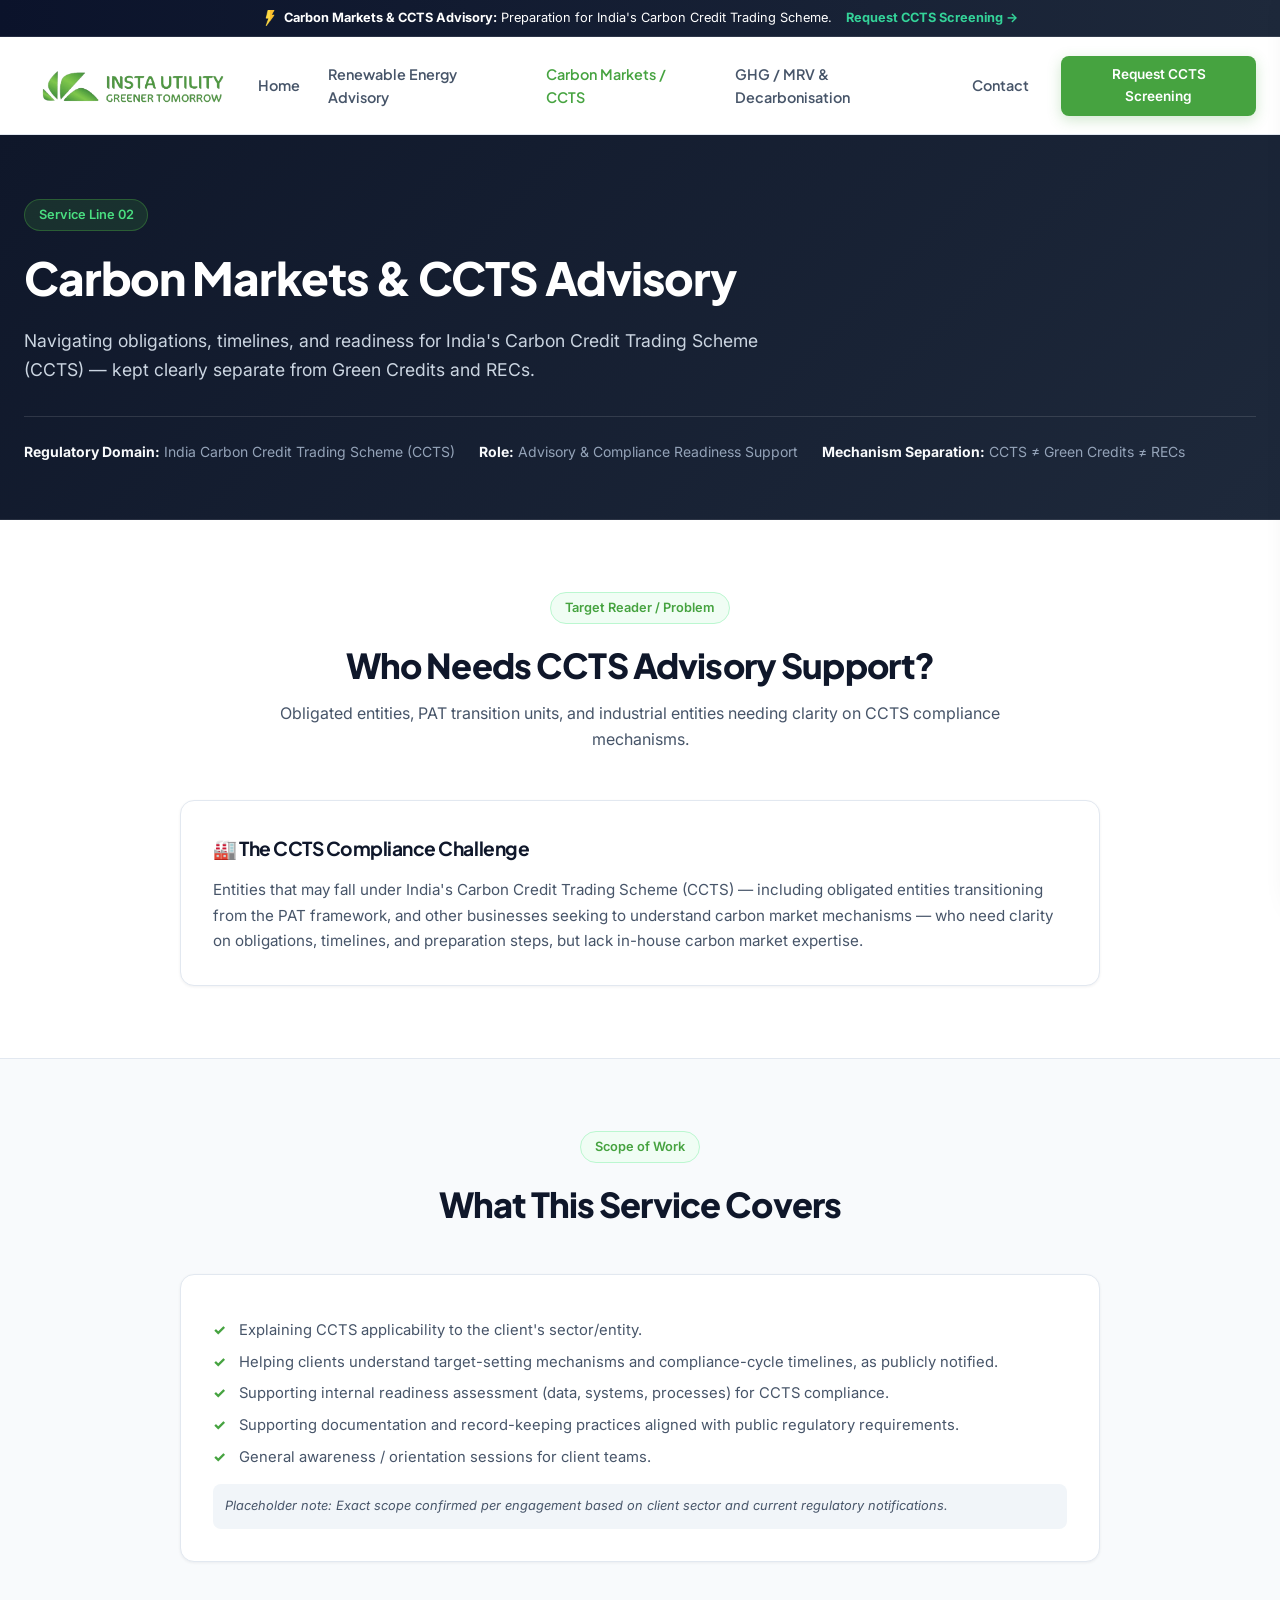
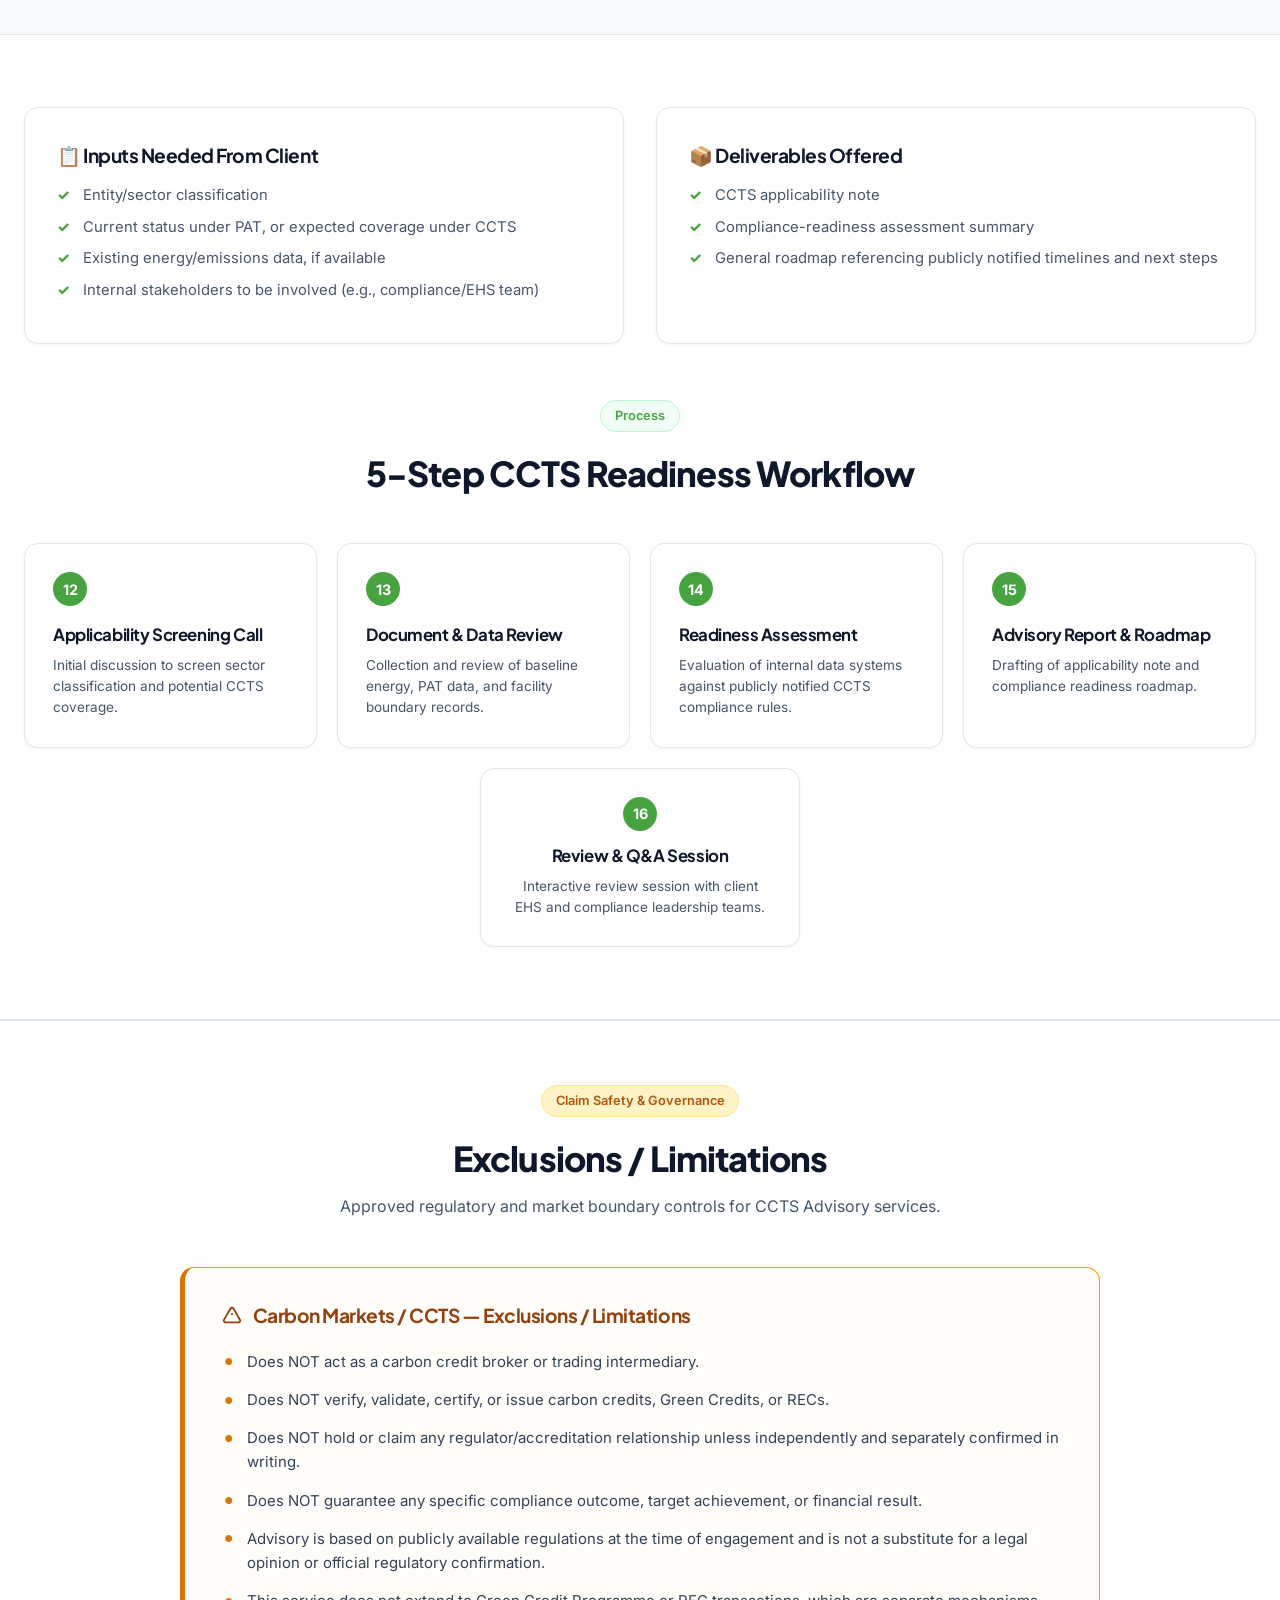
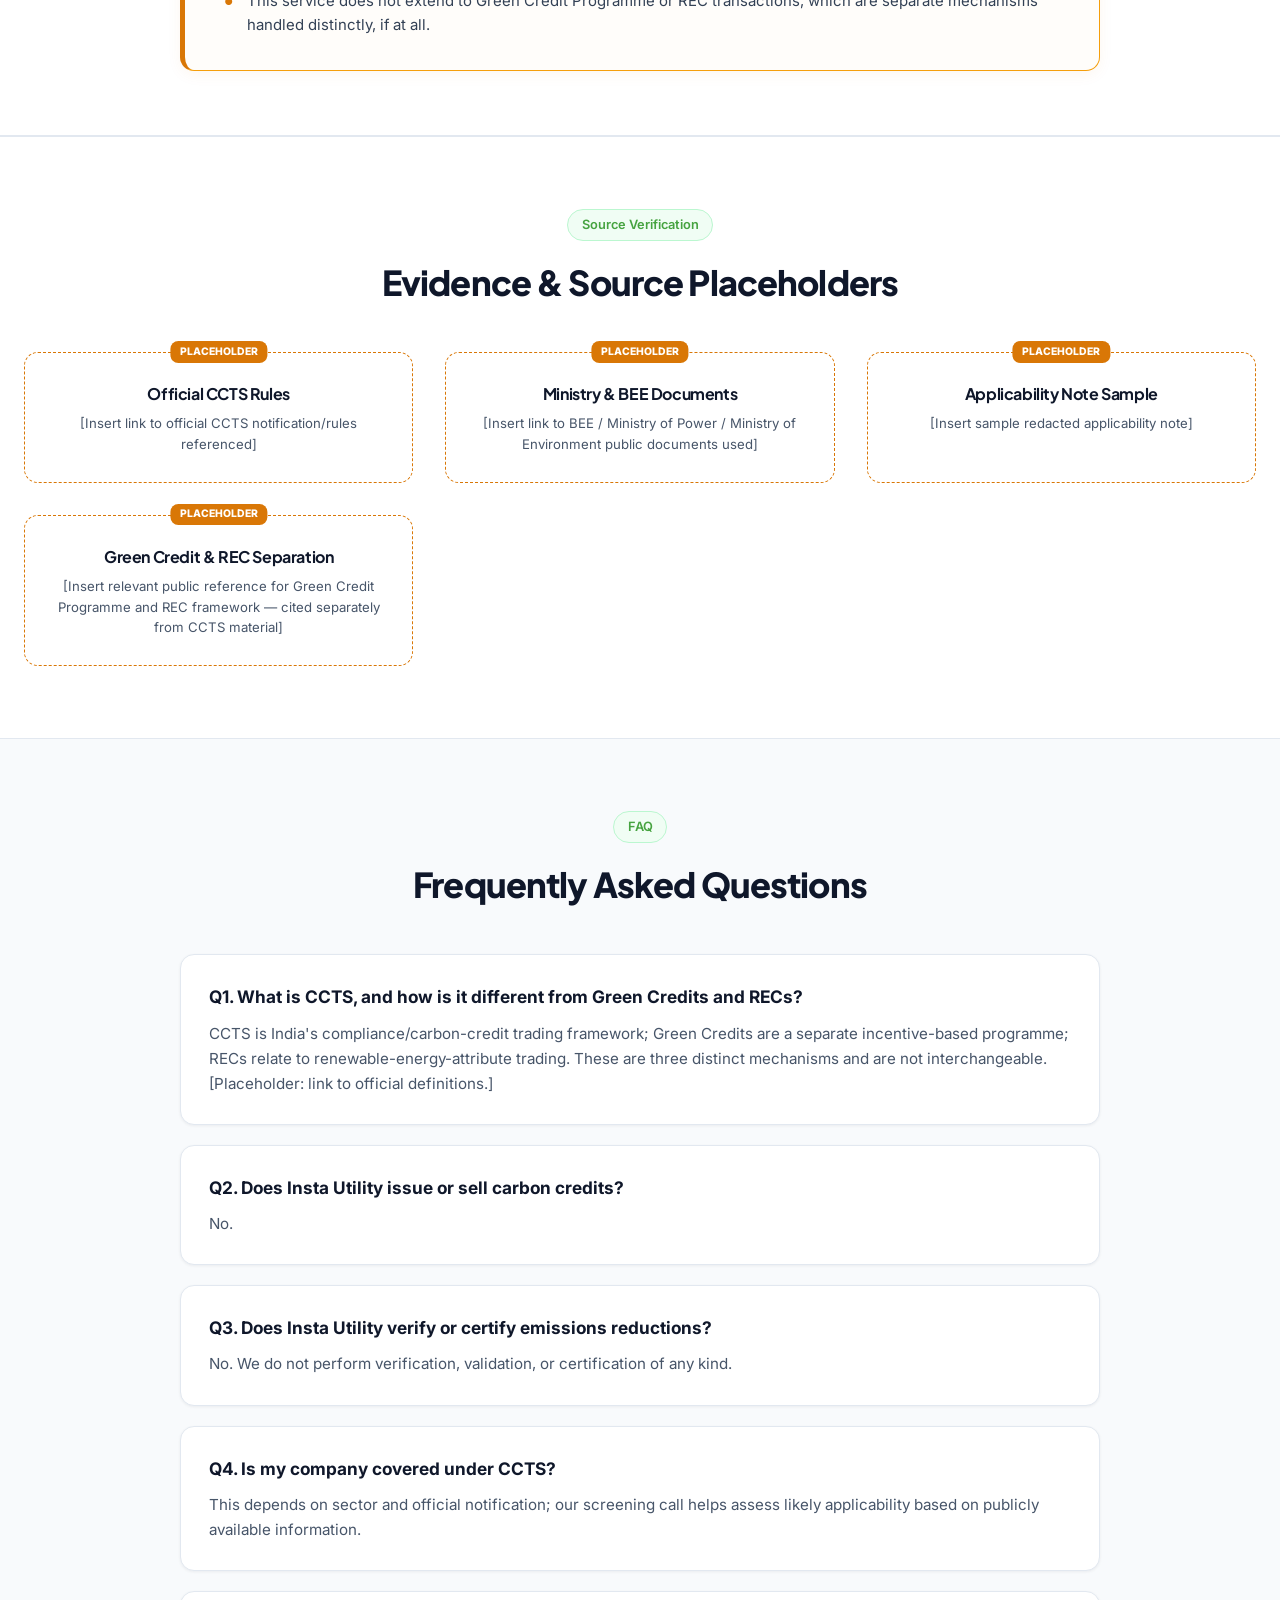
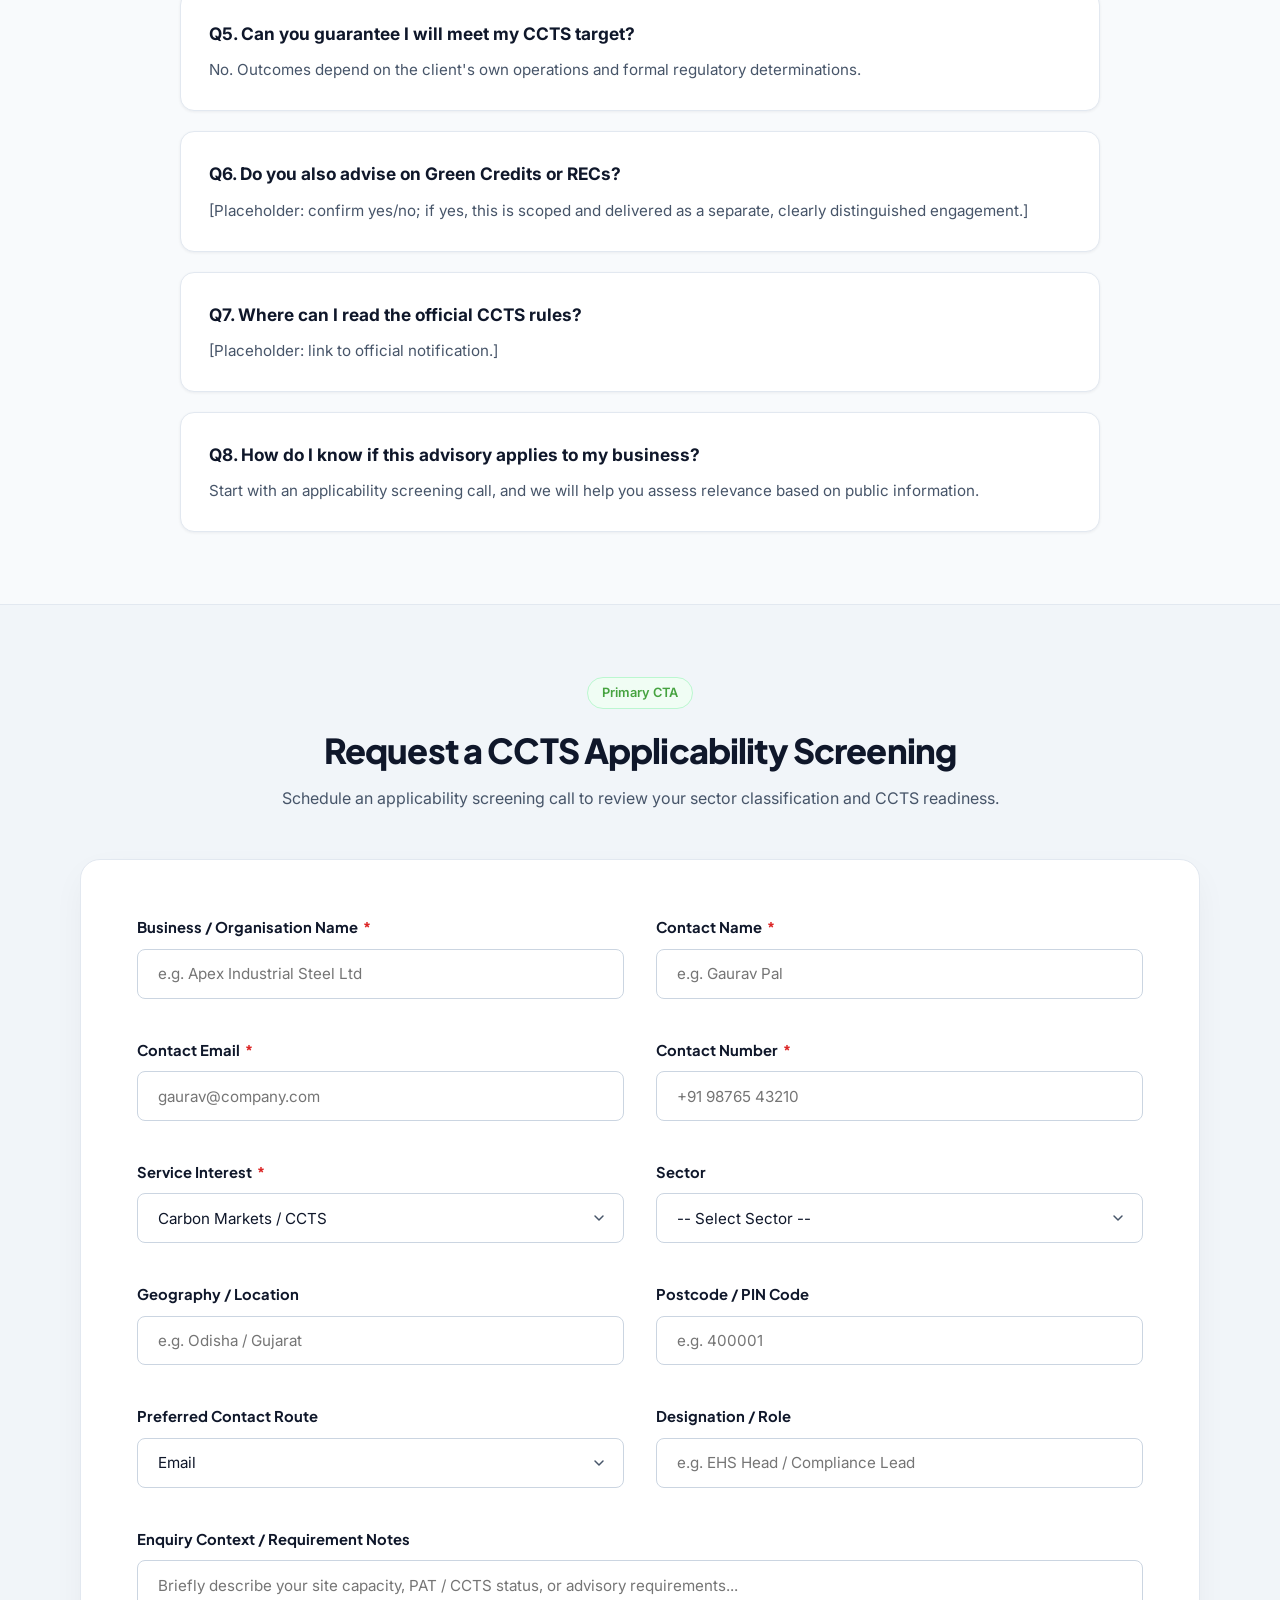
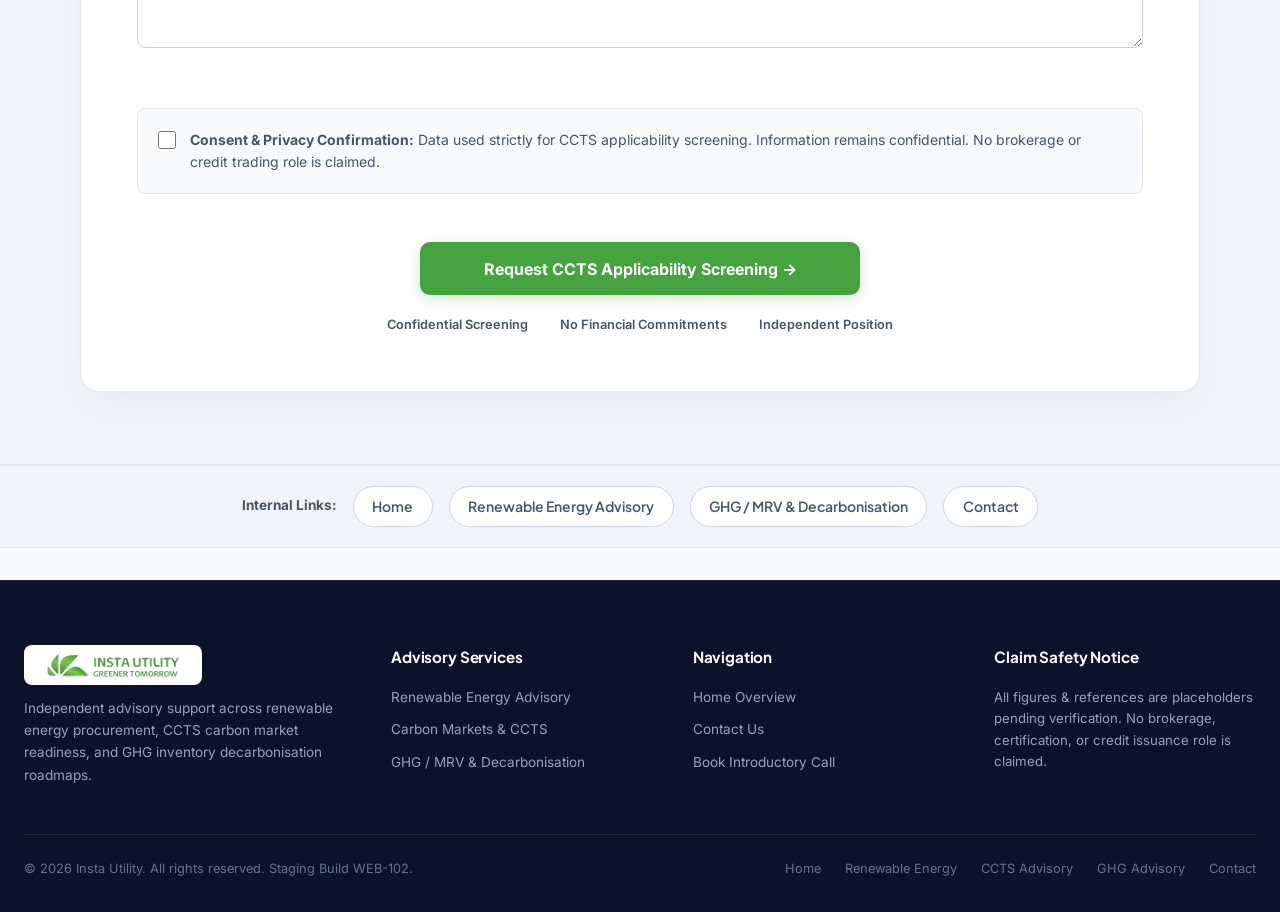
==== commit dd4b531e: "fix(assets): replace remote logo URL with local assets/insta-utility-logo.png across all pages" ====
--- a/carbon-markets-ccts.html
+++ b/carbon-markets-ccts.html
@@ -89,7 +89,7 @@
   <header>
     <div class="container header-content">
       <a href="index.html" class="brand-logo">
-        <img src="https://www.instautility.com/assets/img/logo/insta-utility-logo.png"
+        <img src="assets/insta-utility-logo.png"
           alt="Insta Utility - Greener Tomorrow" class="header-logo-img">
       </a>
       <button class="mobile-menu-toggle" id="mobileMenuBtn" aria-label="Open Mobile Menu" onclick="openMobileDrawer()">
@@ -117,7 +117,7 @@
   <div class="mobile-drawer-panel" id="mobileDrawerPanel">
     <div class="mobile-drawer-header">
       <a href="index.html" class="brand-logo" onclick="closeMobileDrawer()">
-        <img src="https://www.instautility.com/assets/img/logo/insta-utility-logo.png" alt="Insta Utility Logo"
+        <img src="assets/insta-utility-logo.png" alt="Insta Utility Logo"
           class="header-logo-img">
       </a>
       <button class="mobile-drawer-close" aria-label="Close Menu" onclick="closeMobileDrawer()">✕</button>
@@ -603,7 +603,7 @@
       <div class="footer-grid">
         <div class="footer-col brand-col">
           <a href="index.html" class="brand-logo">
-            <img src="https://www.instautility.com/assets/img/logo/insta-utility-logo.png" alt="Insta Utility Logo"
+            <img src="assets/insta-utility-logo.png" alt="Insta Utility Logo"
               class="footer-logo-img">
           </a>
           <p class="footer-bio">
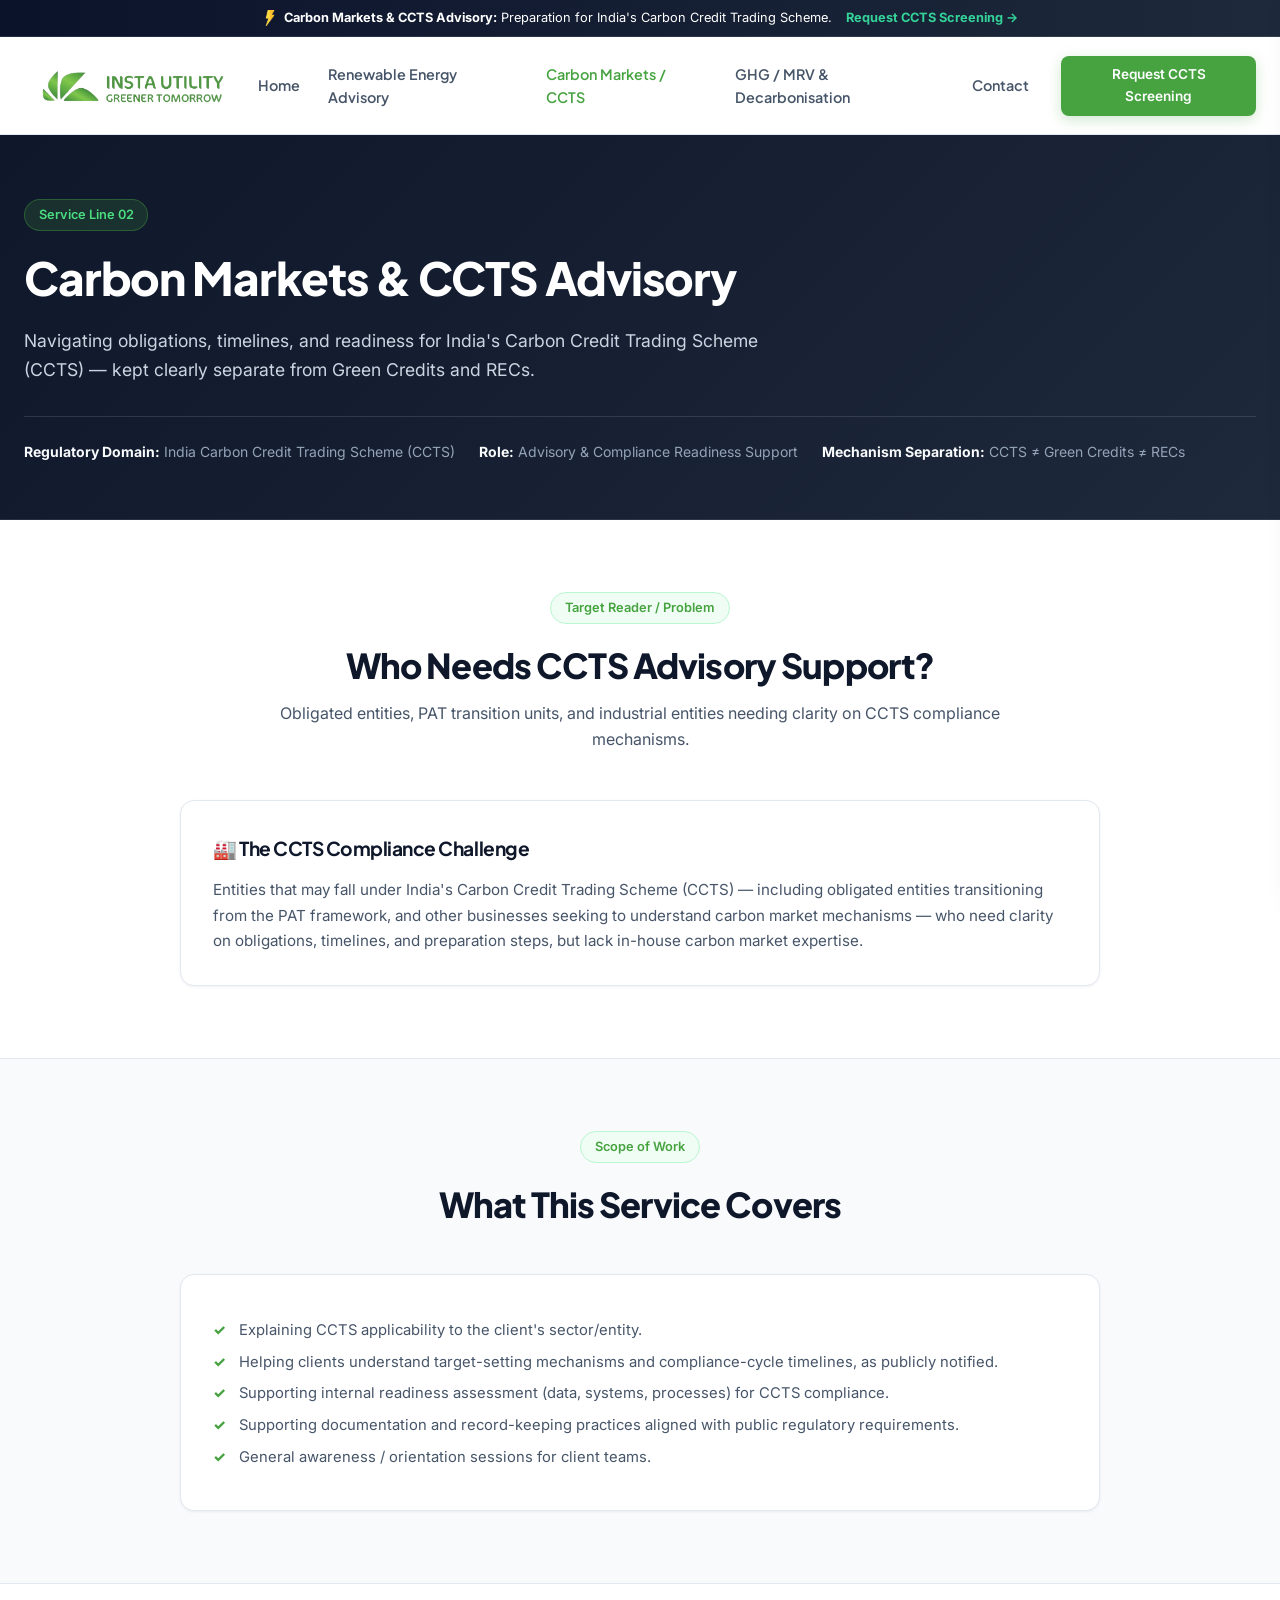
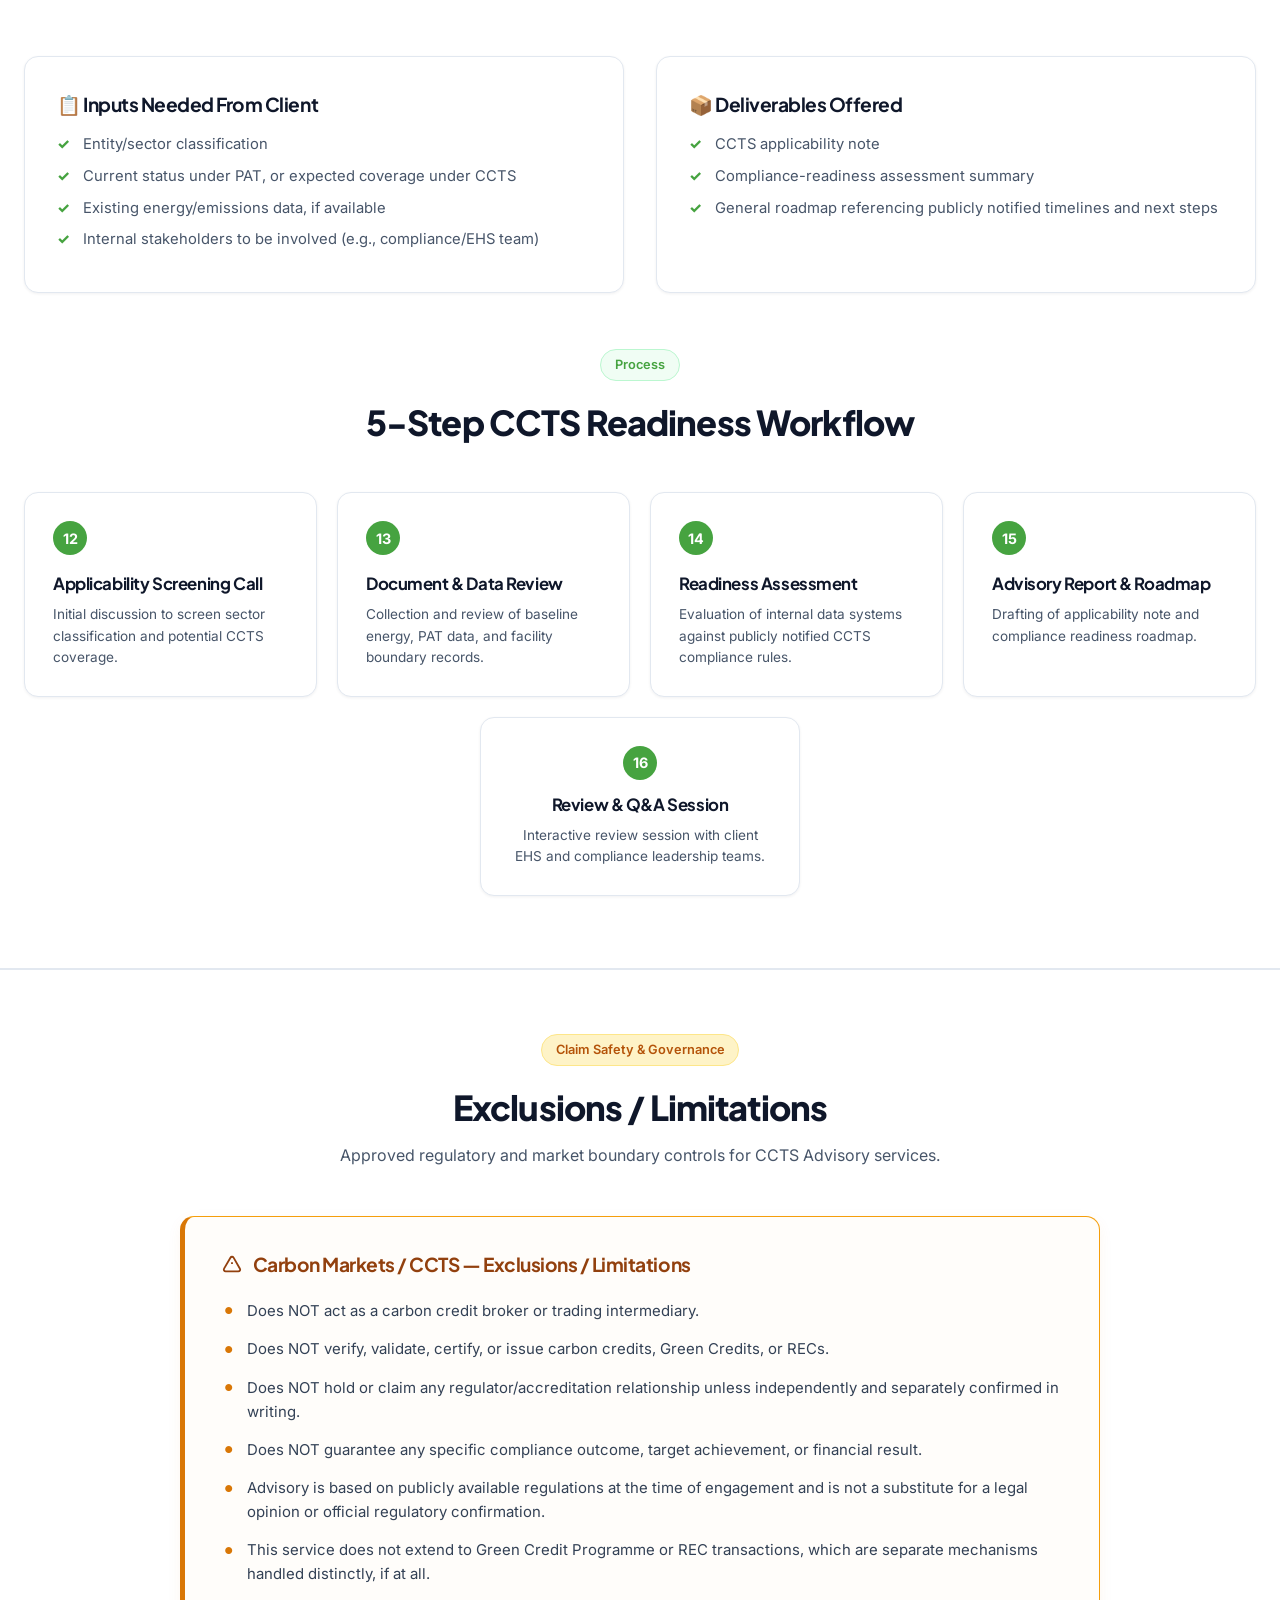
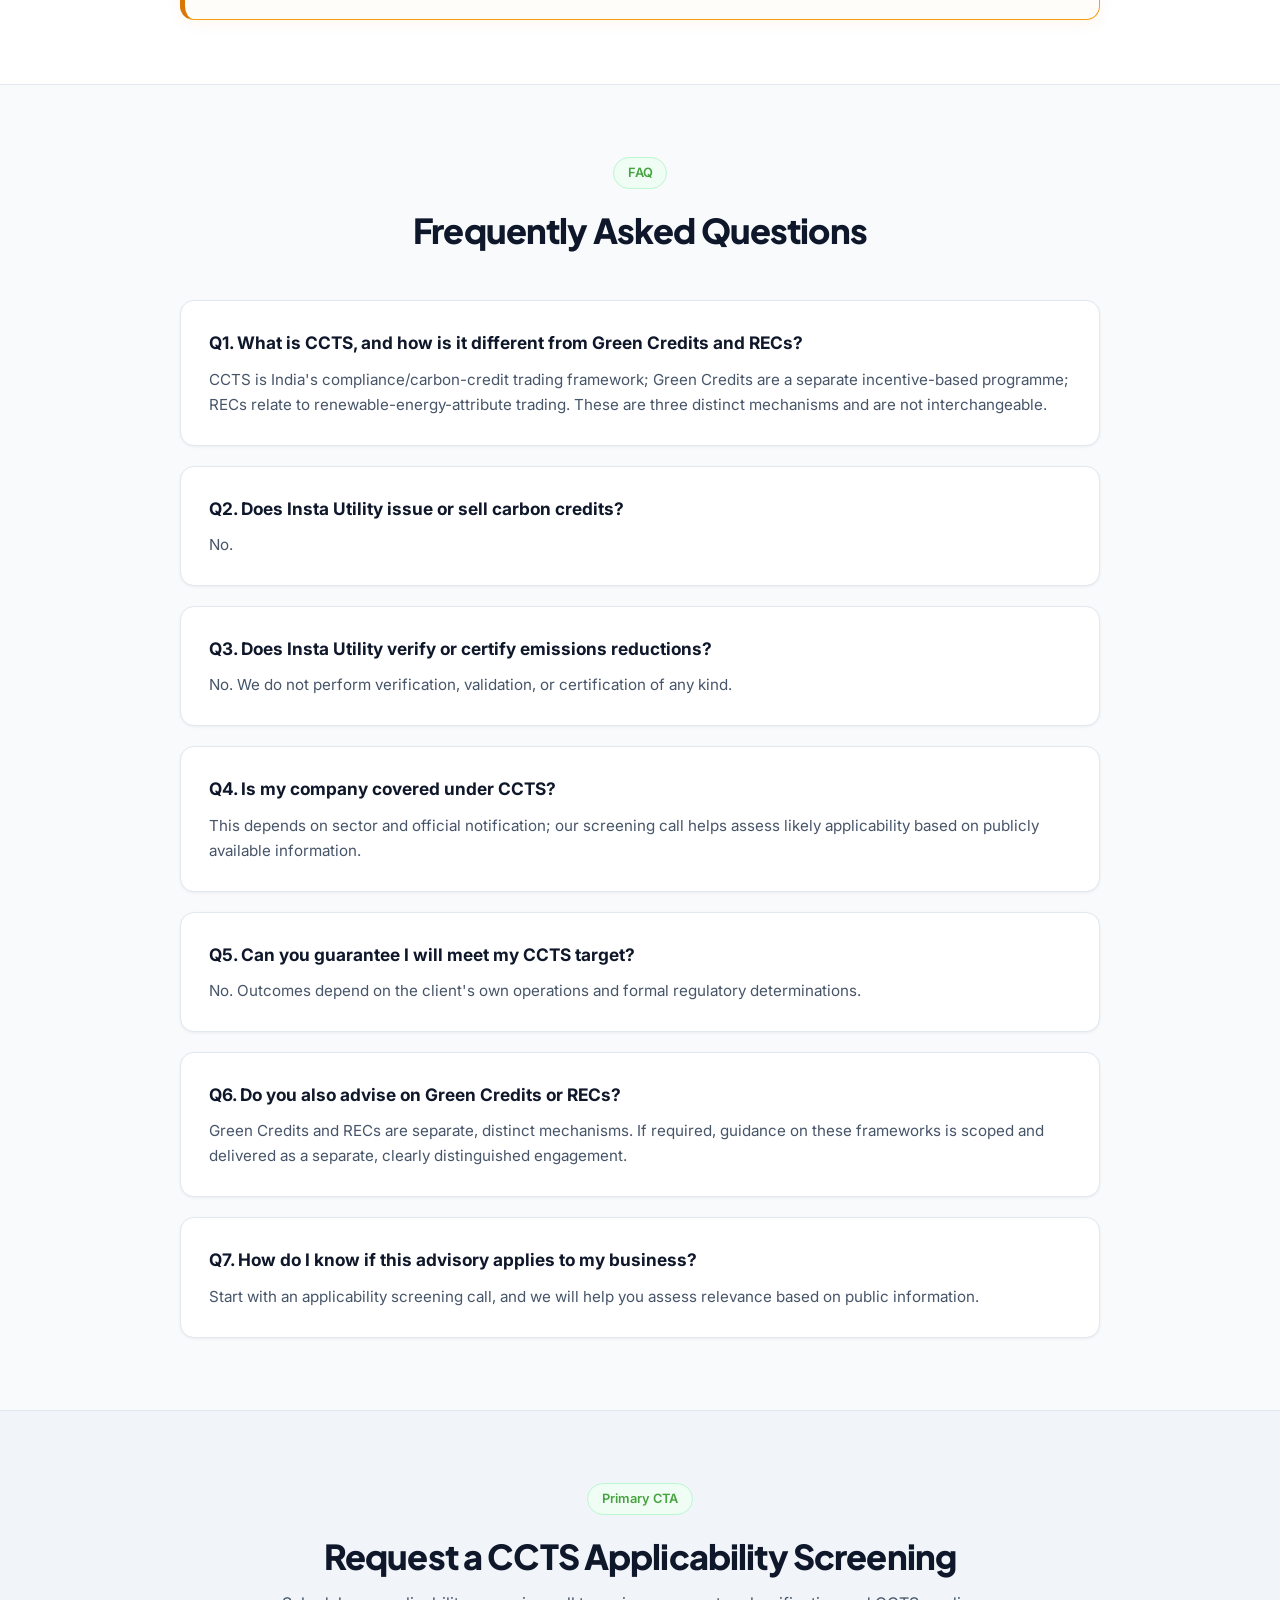
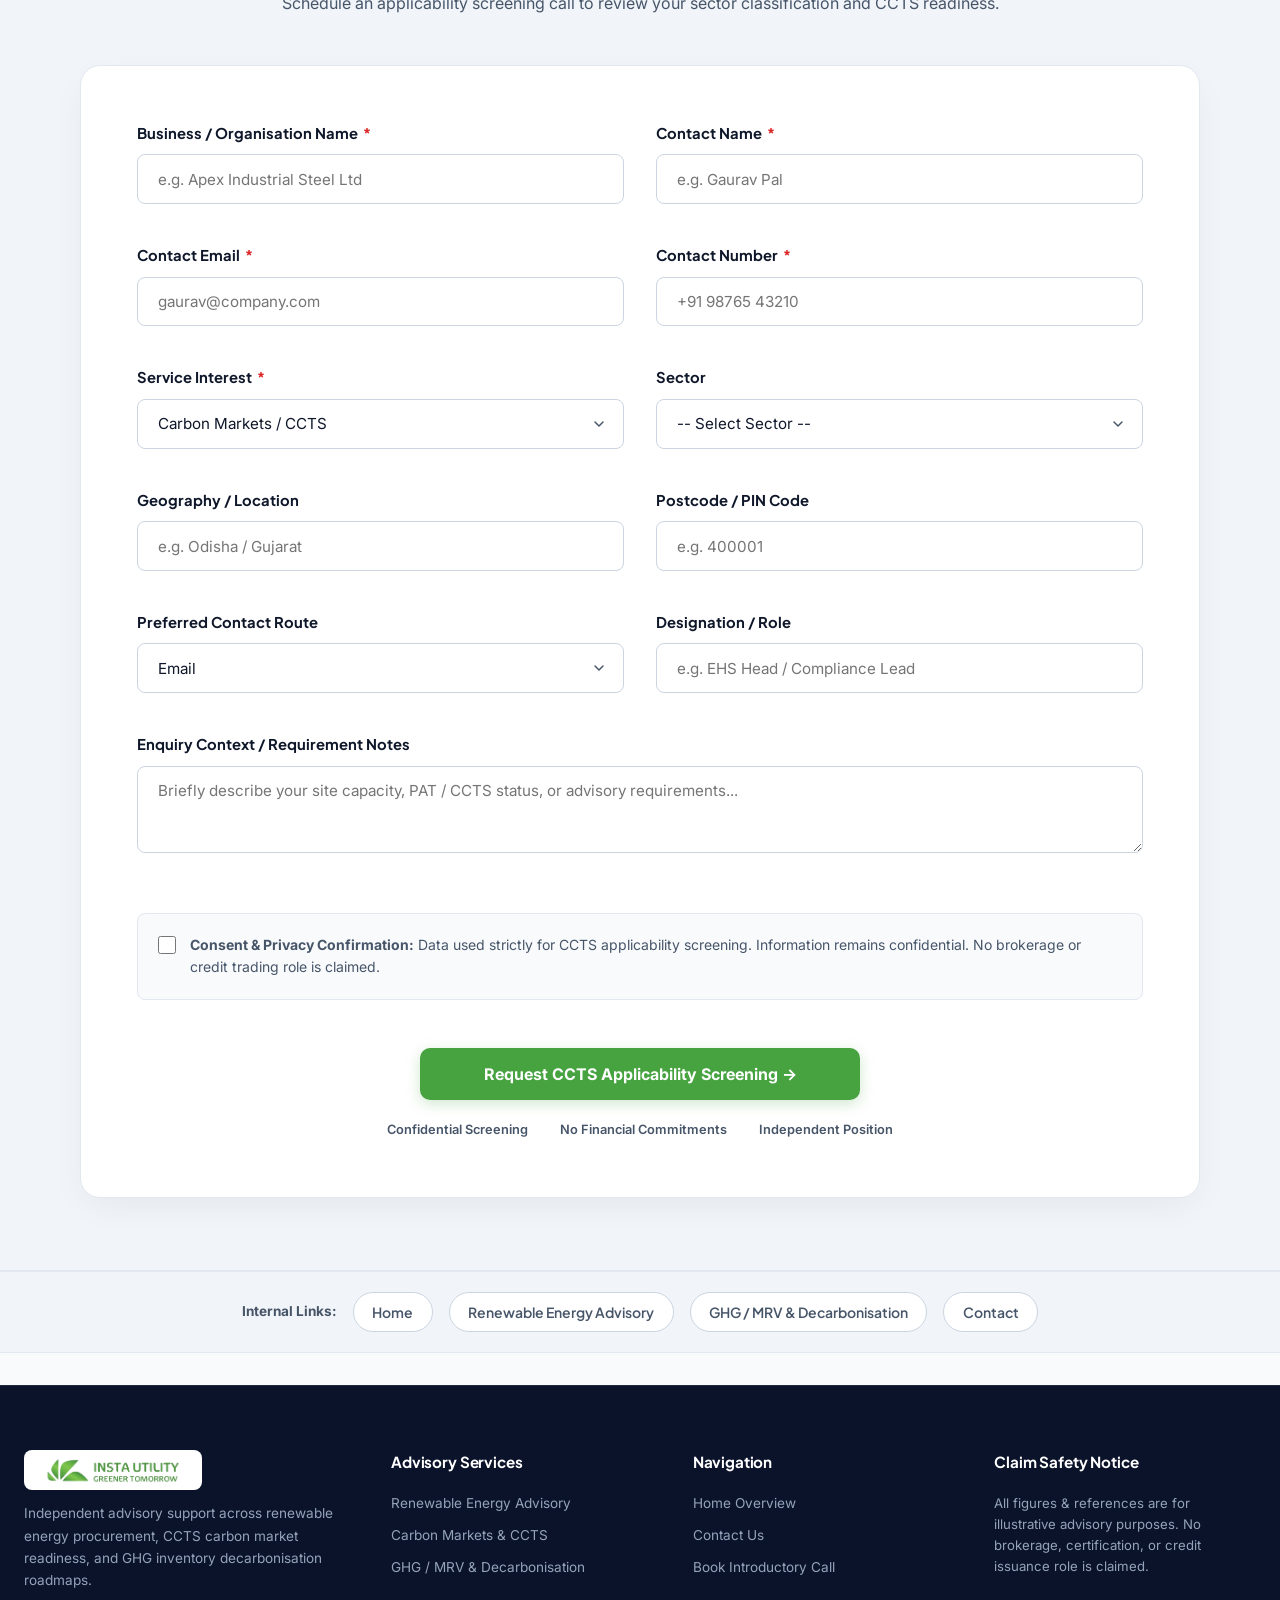
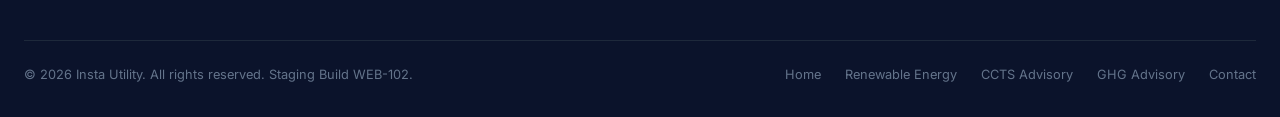
==== commit f9612a4e: "feat(WEB-115): build placeholder-free launch candidate across 5 launch pages" ====
--- a/carbon-markets-ccts.html
+++ b/carbon-markets-ccts.html
@@ -201,11 +201,7 @@
           <li>Supporting documentation and record-keeping practices aligned with public regulatory requirements.</li>
           <li>General awareness / orientation sessions for client teams.</li>
         </ul>
-        <div
-          style="margin-top:1rem; padding:0.75rem; background:var(--bg-surface-subtle); border-radius:var(--radius-sm); font-size:0.8rem; color:var(--text-muted);">
-          <em>Placeholder note: Exact scope confirmed per engagement based on client sector and current regulatory
-            notifications.</em>
-        </div>
+
       </div>
     </div>
   </section>
@@ -307,44 +303,6 @@
     </div>
   </section>
 
-  <!-- EVIDENCE / SOURCE PLACEHOLDERS -->
-  <section
-    style="background:var(--bg-surface); border-top:1px solid var(--border-subtle); border-bottom:1px solid var(--border-subtle);">
-    <div class="container">
-      <div class="section-header">
-        <span class="pill-badge">Source Verification</span>
-        <h2 class="section-title">Evidence &amp; Source Placeholders</h2>
-      </div>
-
-      <div class="info-grid-2">
-        <div class="trust-placeholder-box">
-          <span class="trust-tag">PLACEHOLDER</span>
-          <h5>Official CCTS Rules</h5>
-          <p>[Insert link to official CCTS notification/rules referenced]</p>
-        </div>
-
-        <div class="trust-placeholder-box">
-          <span class="trust-tag">PLACEHOLDER</span>
-          <h5>Ministry &amp; BEE Documents</h5>
-          <p>[Insert link to BEE / Ministry of Power / Ministry of Environment public documents used]</p>
-        </div>
-
-        <div class="trust-placeholder-box">
-          <span class="trust-tag">PLACEHOLDER</span>
-          <h5>Applicability Note Sample</h5>
-          <p>[Insert sample redacted applicability note]</p>
-        </div>
-
-        <div class="trust-placeholder-box">
-          <span class="trust-tag">PLACEHOLDER</span>
-          <h5>Green Credit &amp; REC Separation</h5>
-          <p>[Insert relevant public reference for Green Credit Programme and REC framework — cited separately from CCTS
-            material]</p>
-        </div>
-      </div>
-    </div>
-  </section>
-
   <!-- FREQUENTLY ASKED QUESTIONS -->
   <section>
     <div class="container">
@@ -358,7 +316,7 @@
           <div class="faq-question">Q1. What is CCTS, and how is it different from Green Credits and RECs?</div>
           <div class="faq-answer">CCTS is India's compliance/carbon-credit trading framework; Green Credits are a
             separate incentive-based programme; RECs relate to renewable-energy-attribute trading. These are three
-            distinct mechanisms and are not interchangeable. [Placeholder: link to official definitions.]</div>
+            distinct mechanisms and are not interchangeable.</div>
         </div>
 
         <div class="faq-item">
@@ -385,17 +343,11 @@
 
         <div class="faq-item">
           <div class="faq-question">Q6. Do you also advise on Green Credits or RECs?</div>
-          <div class="faq-answer">[Placeholder: confirm yes/no; if yes, this is scoped and delivered as a separate,
-            clearly distinguished engagement.]</div>
+          <div class="faq-answer">Green Credits and RECs are separate, distinct mechanisms. If required, guidance on these frameworks is scoped and delivered as a separate, clearly distinguished engagement.</div>
         </div>
 
         <div class="faq-item">
-          <div class="faq-question">Q7. Where can I read the official CCTS rules?</div>
-          <div class="faq-answer">[Placeholder: link to official notification.]</div>
-        </div>
-
-        <div class="faq-item">
-          <div class="faq-question">Q8. How do I know if this advisory applies to my business?</div>
+          <div class="faq-question">Q7. How do I know if this advisory applies to my business?</div>
           <div class="faq-answer">Start with an applicability screening call, and we will help you assess relevance
             based on public information.</div>
         </div>
@@ -633,7 +585,7 @@
         <div class="footer-col">
           <div class="footer-heading">Claim Safety Notice</div>
           <p class="footer-cta-desc">
-            All figures &amp; references are placeholders pending verification. No brokerage, certification, or credit
+            All figures &amp; references are for illustrative advisory purposes. No brokerage, certification, or credit
             issuance role is claimed.
           </p>
         </div>
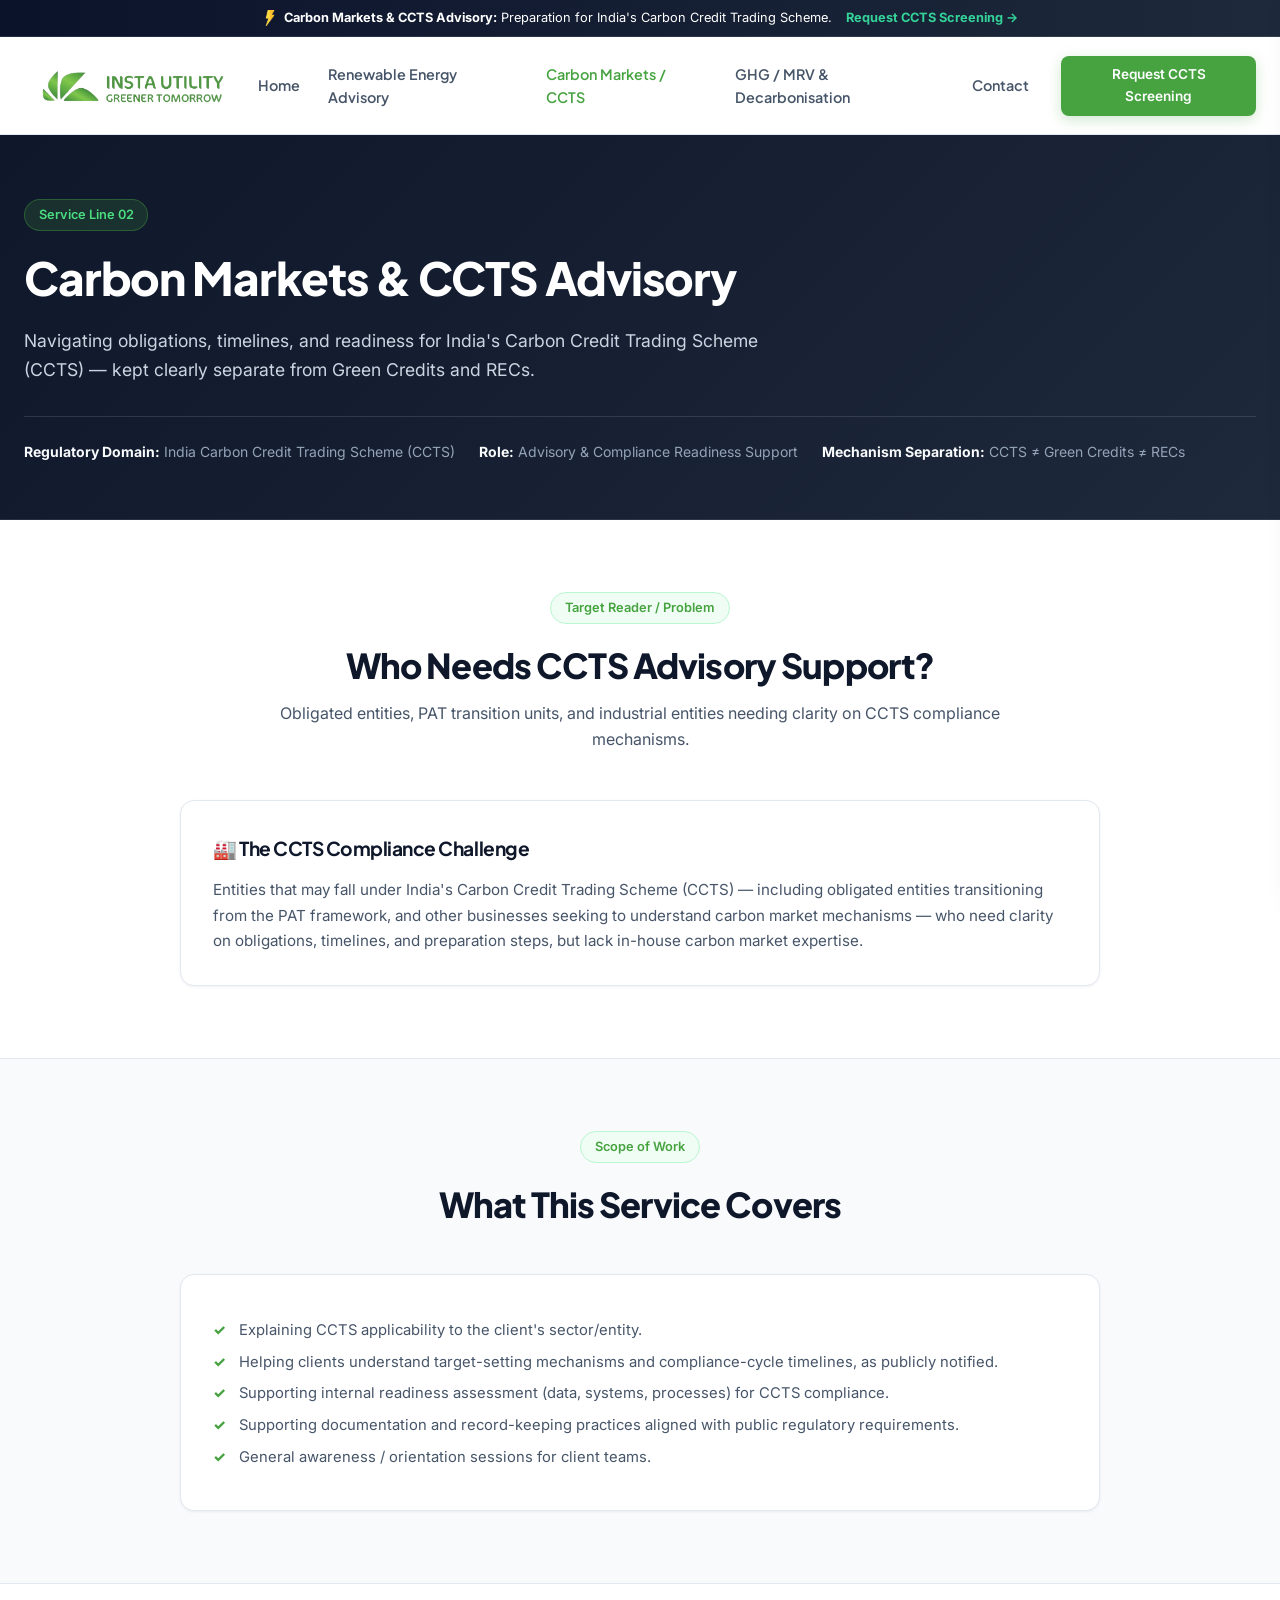
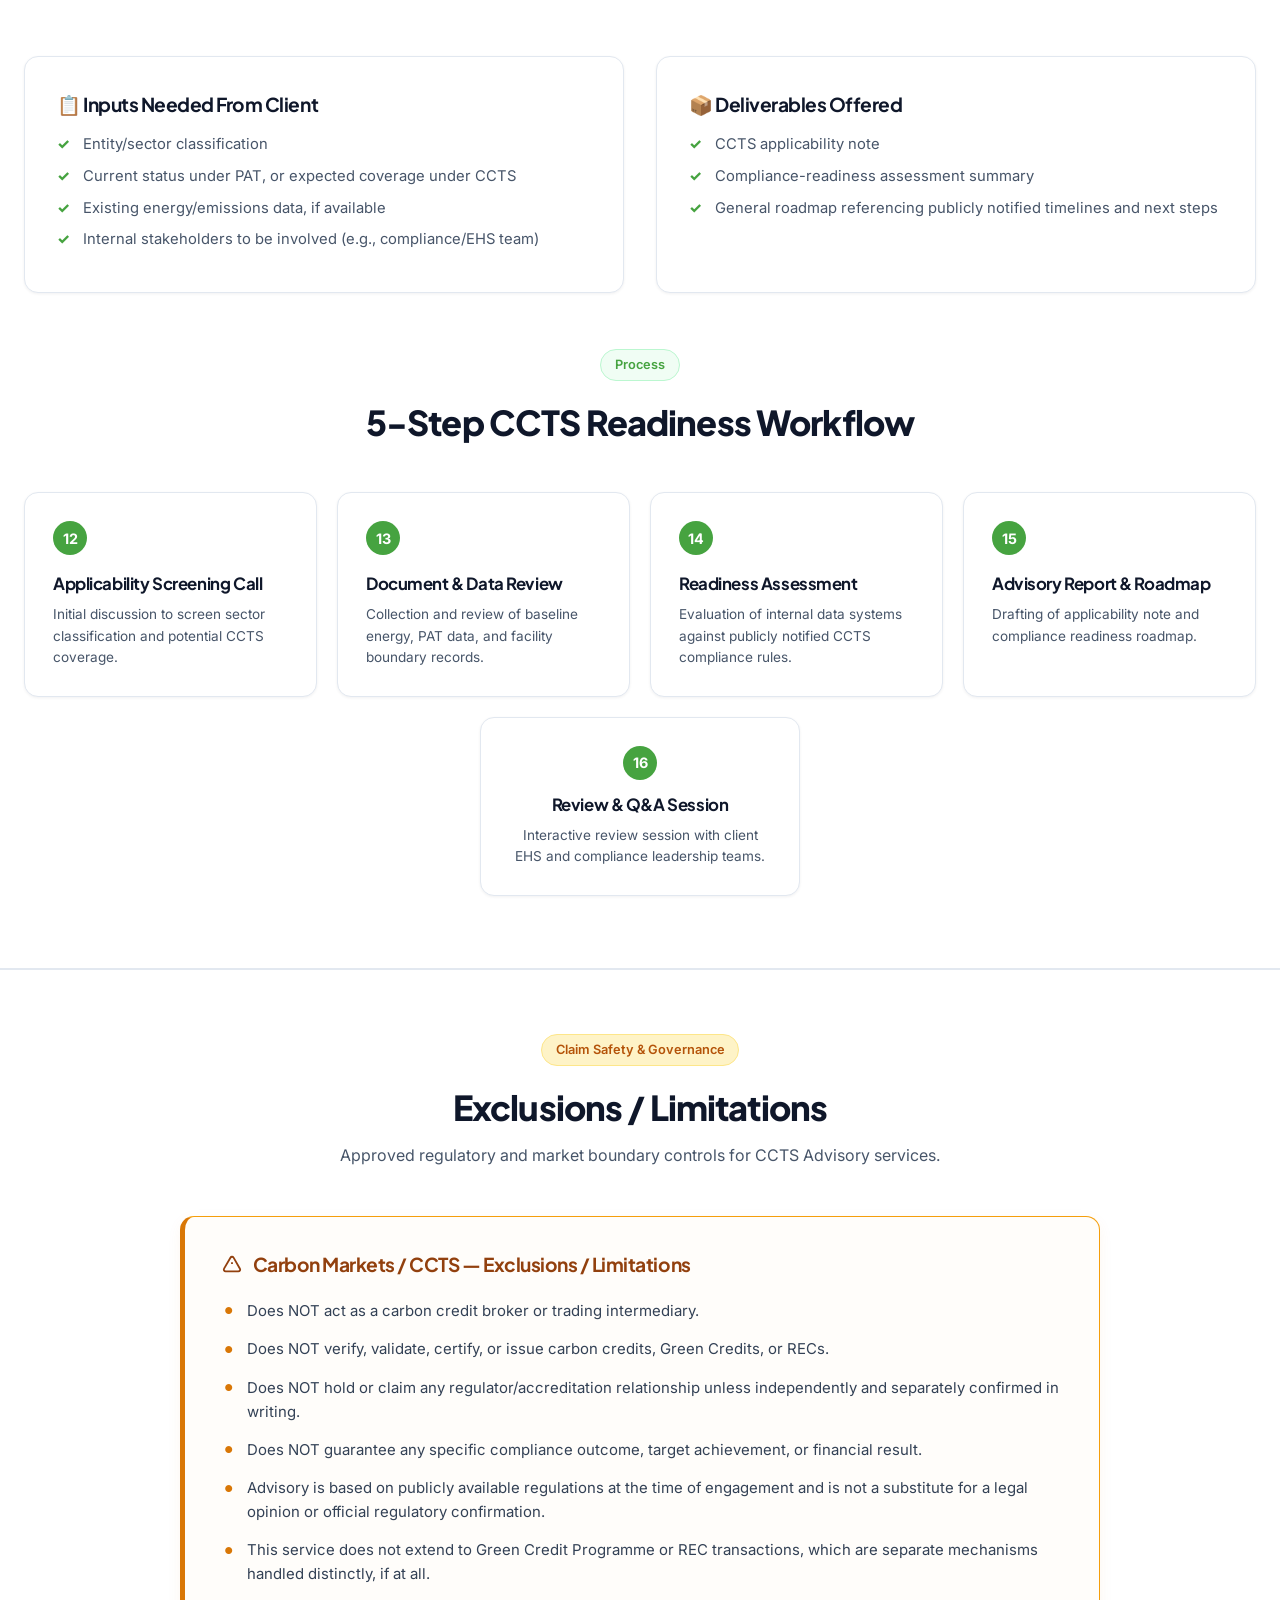
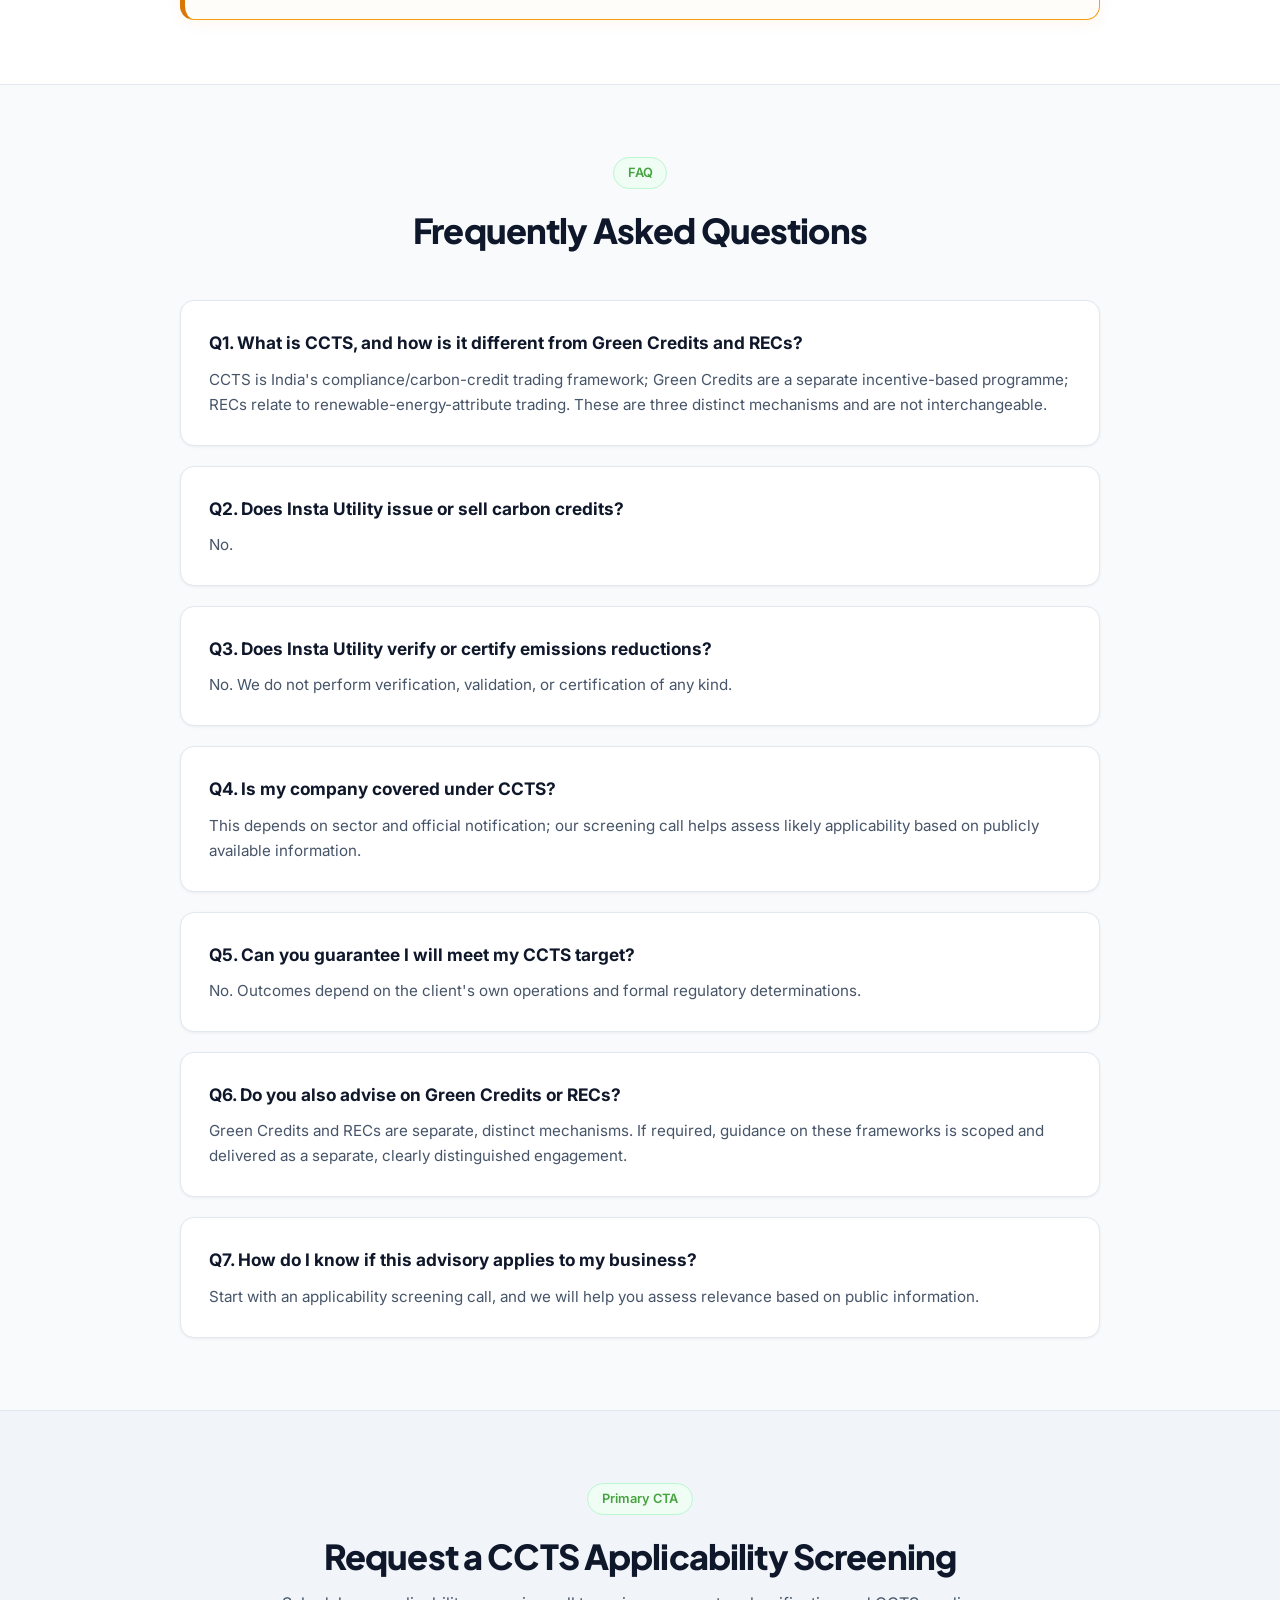
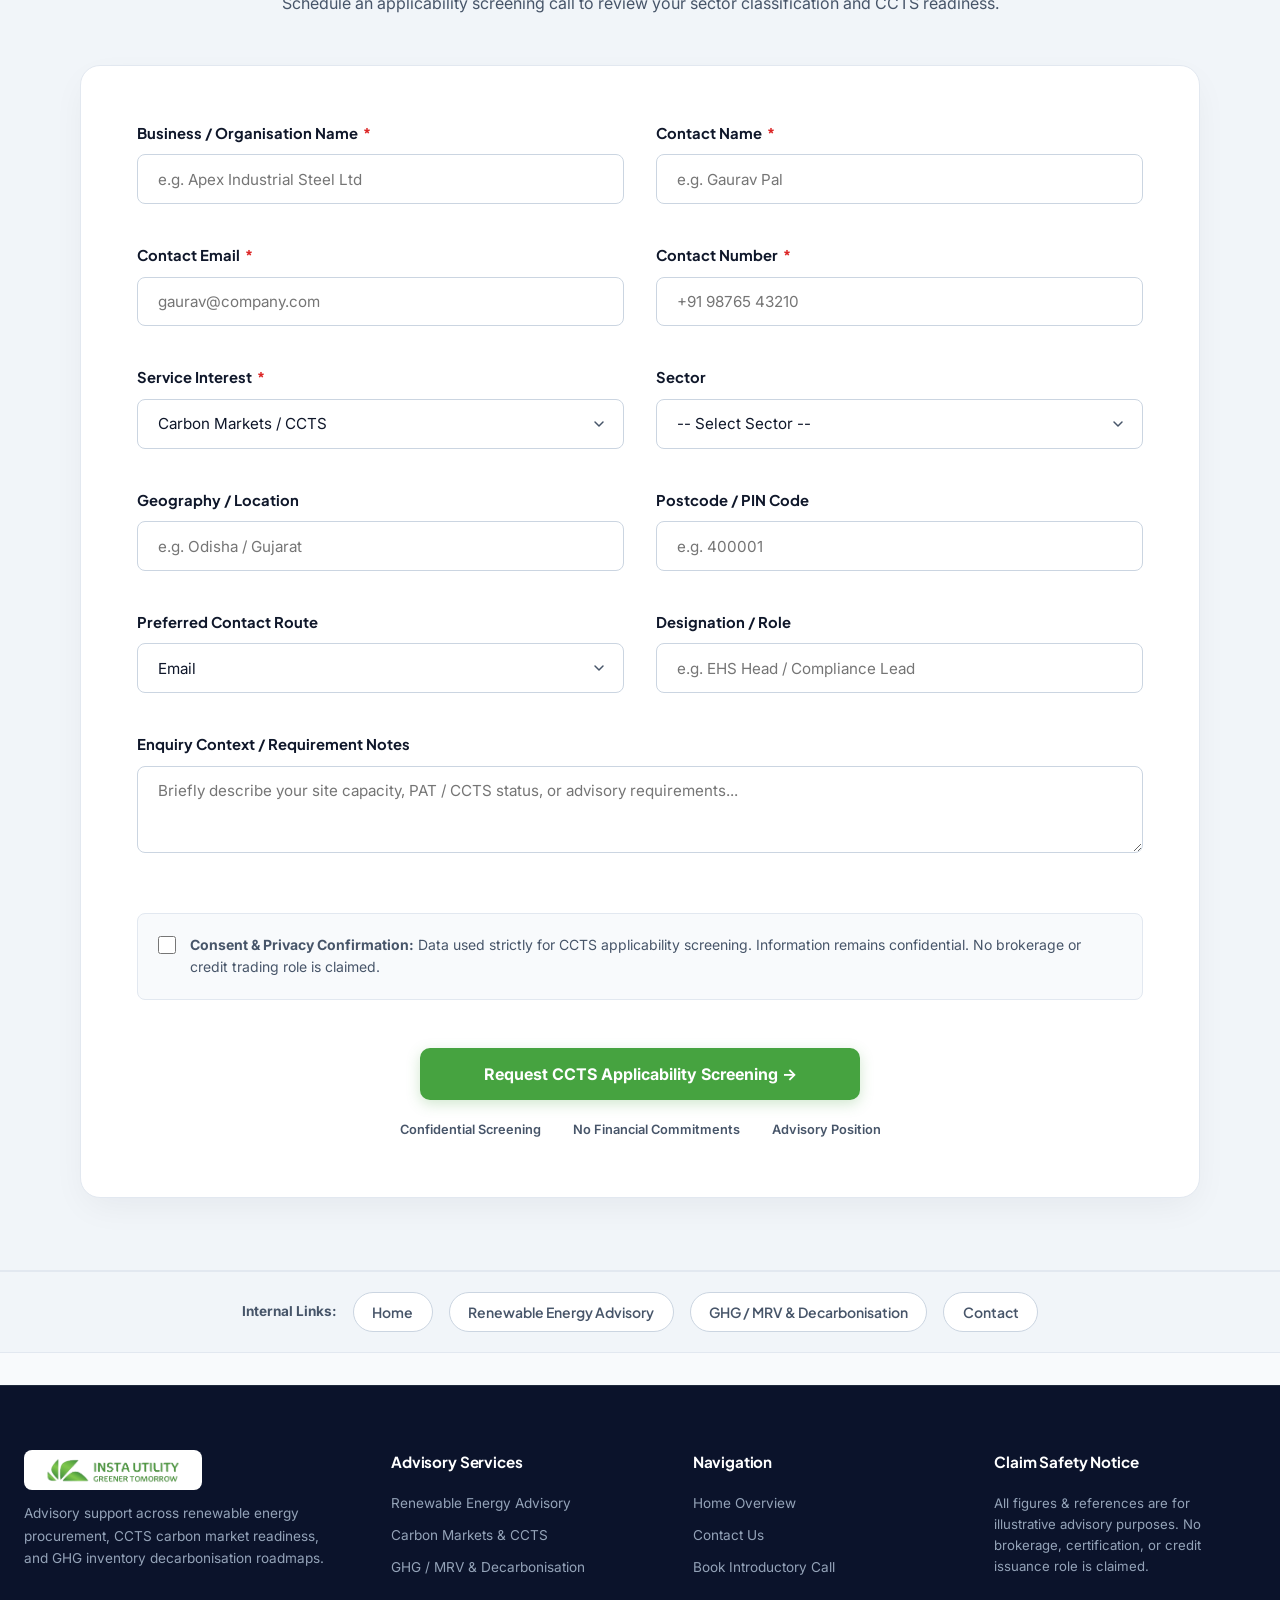
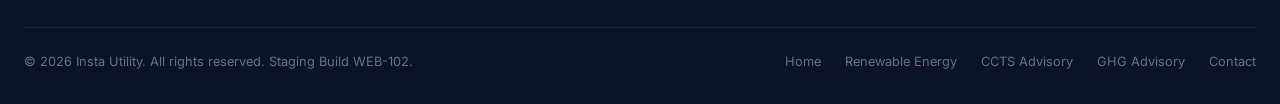
==== commit f118d037: "fix(WEB-116): remediate launch technical defects, LCP, GA4 cleanup, OG/schema URLs, sitemap, and pos" ====
--- a/carbon-markets-ccts.html
+++ b/carbon-markets-ccts.html
@@ -14,7 +14,7 @@
   <!-- End Google Tag Manager -->
 
   <!-- Google Tag (gtag.js) - GA4 Staging Direct DebugView Emitter (G-CX448B8NZM) -->
-  <script async src="https://www.googletagmanager.com/gtag/js?id=G-CX448B8NZM"></script>
+  <script async id="ga4-gtag-loader" src="https://www.googletagmanager.com/gtag/js?id=G-CX448B8NZM"></script>
   <script>
     window.dataLayer = window.dataLayer || [];
     function gtag() { dataLayer.push(arguments); }
@@ -38,6 +38,7 @@
   <meta property="og:description" content="Navigating obligations, timelines, and readiness for India's Carbon Credit Trading Scheme (CCTS).">
   <meta property="og:url" content="https://www.instautility.com/carbon-markets-ccts.html">
   <meta property="og:site_name" content="Insta Utility">
+  <meta property="og:image" content="https://www.instautility.com/assets/insta-utility-logo.png">
 
   <!-- Favicon -->
   <link rel="icon" type="image/png" sizes="32x32" href="assets/favicon.png">
@@ -59,9 +60,12 @@
     "@context": "https://schema.org",
     "@type": "Service",
     "name": "Carbon Markets & CCTS Advisory",
+    "url": "https://www.instautility.com/carbon-markets-ccts.html",
     "provider": {
       "@type": "Organization",
-      "name": "Insta Utility"
+      "name": "Insta Utility",
+      "url": "https://www.instautility.com/",
+      "logo": "https://www.instautility.com/assets/insta-utility-logo.png"
     },
     "serviceType": "Carbon Market Compliance Advisory",
     "description": "Preparation and compliance readiness for India's Carbon Credit Trading Scheme (CCTS)."
@@ -520,7 +524,7 @@
             <div class="micro-trust-row">
               <div class="micro-trust-item"><span>Confidential Screening</span></div>
               <div class="micro-trust-item"><span>No Financial Commitments</span></div>
-              <div class="micro-trust-item"><span>Independent Position</span></div>
+              <div class="micro-trust-item"><span>Advisory Position</span></div>
             </div>
           </div>
         </form>
@@ -559,7 +563,7 @@
               class="footer-logo-img">
           </a>
           <p class="footer-bio">
-            Independent advisory support across renewable energy procurement, CCTS carbon market readiness, and GHG
+            Advisory support across renewable energy procurement, CCTS carbon market readiness, and GHG
             inventory decarbonisation roadmaps.
           </p>
         </div>
--- a/styles.css
+++ b/styles.css
@@ -1,4 +1,6 @@
-@import url('https://fonts.googleapis.com/css2?family=Plus+Jakarta+Sans:wght@500;600;700;800&family=Inter:wght@400;500;600;700&display=swap');
+/* ==========================================================================
+   INSTA UTILITY MAIN STYLESHEET
+   ========================================================================== */
 
 :root {
   /* Colors */
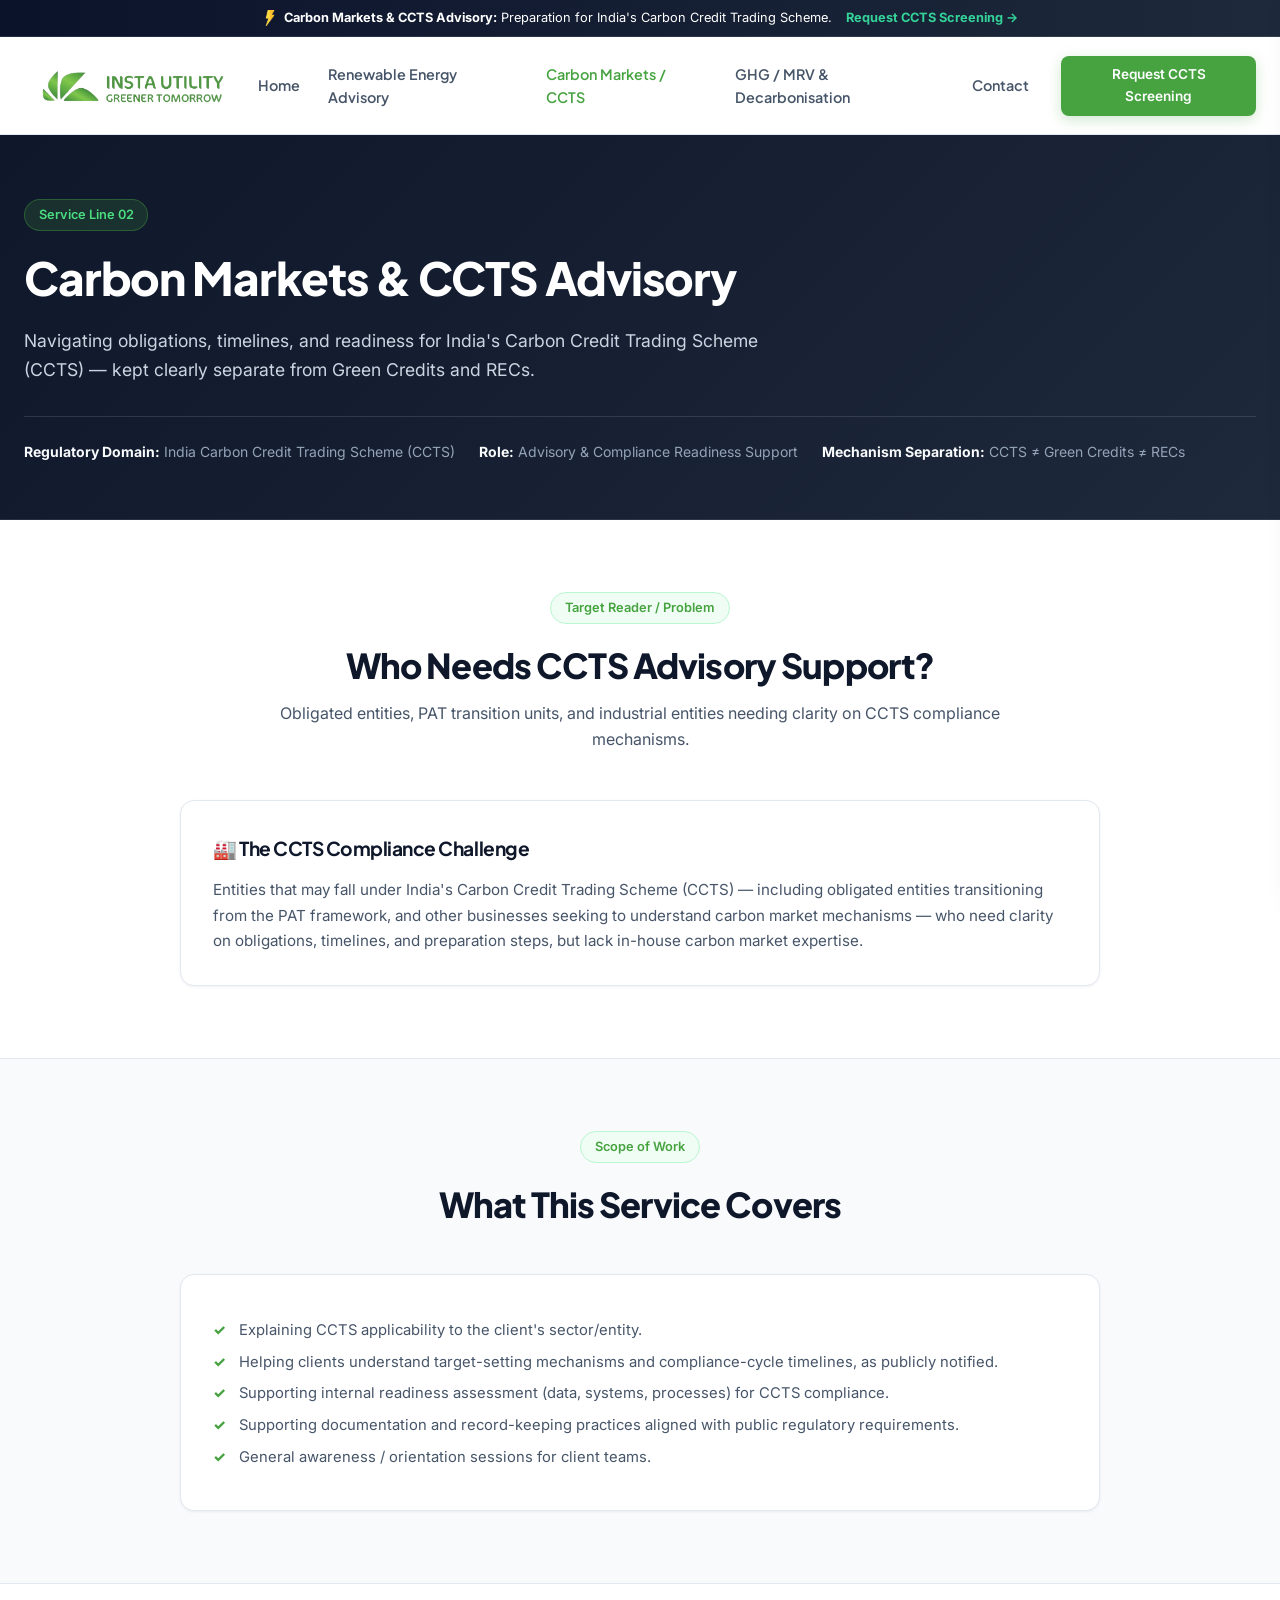
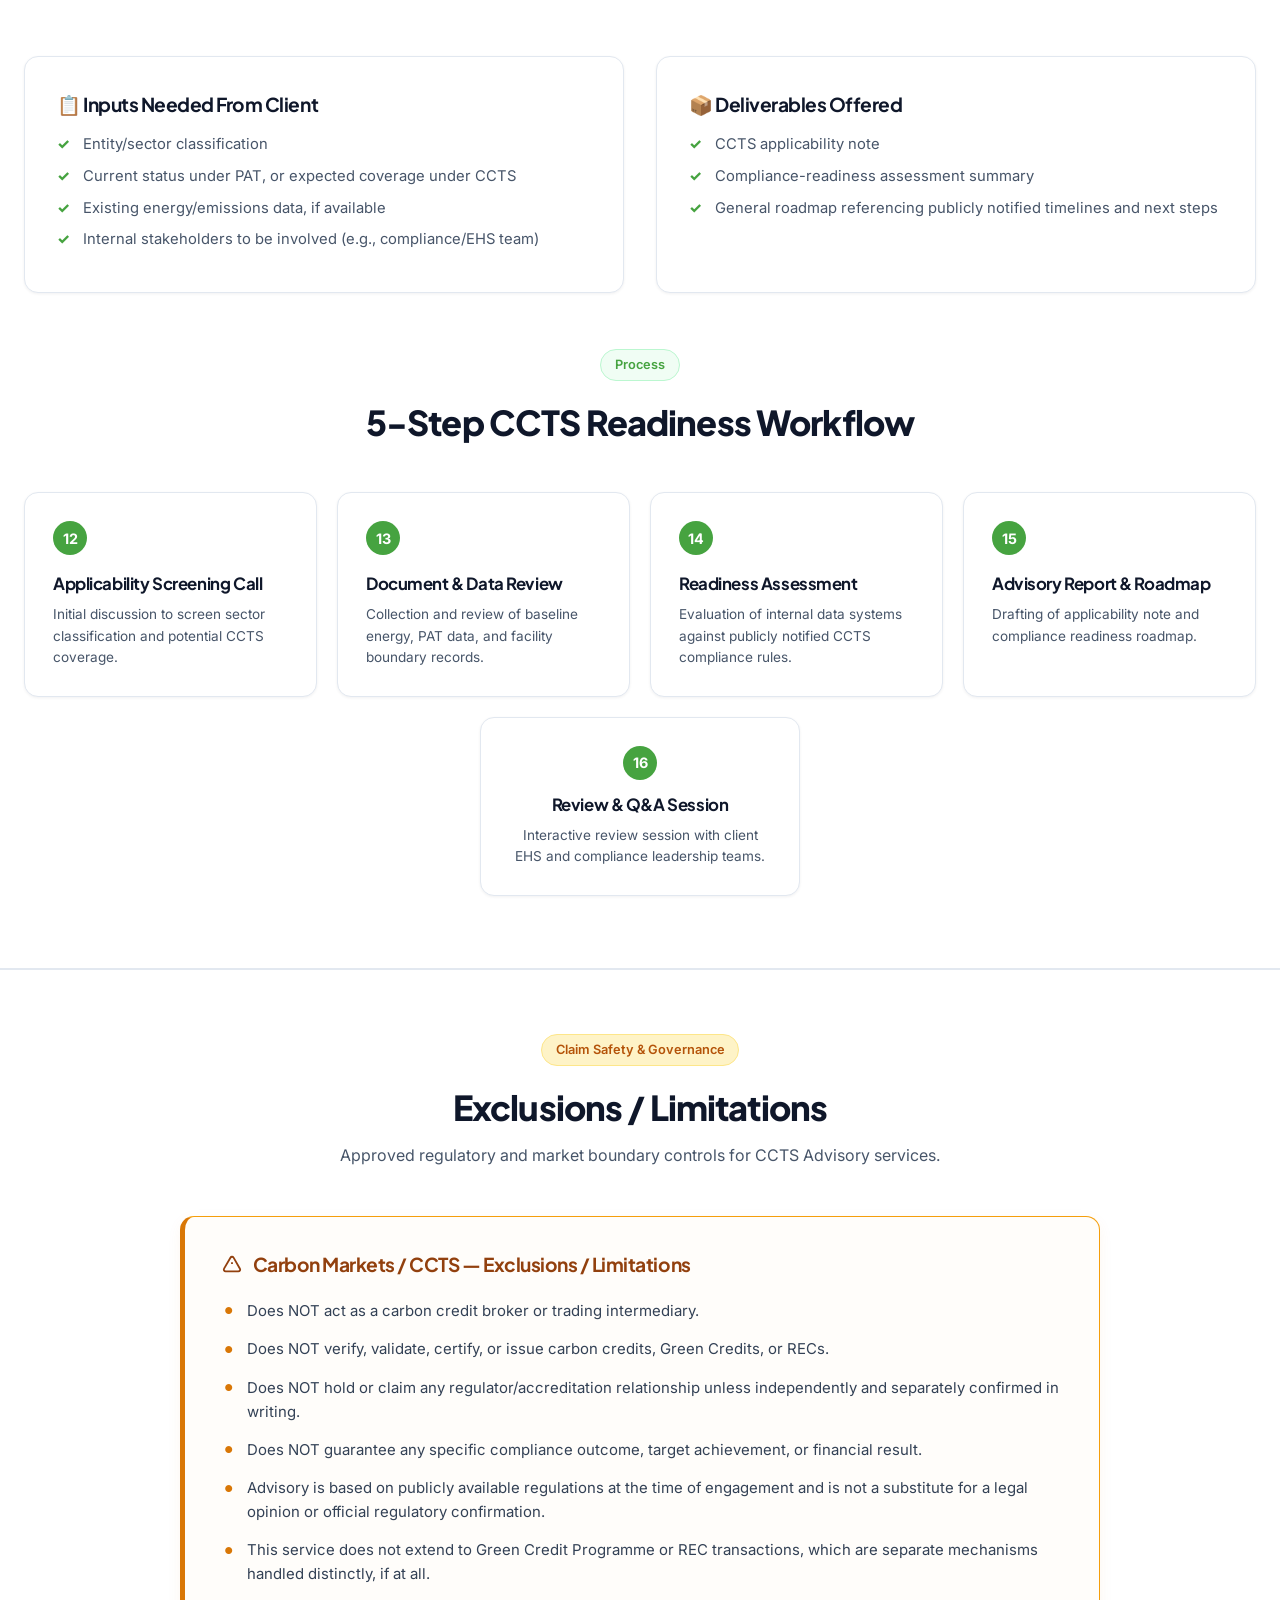
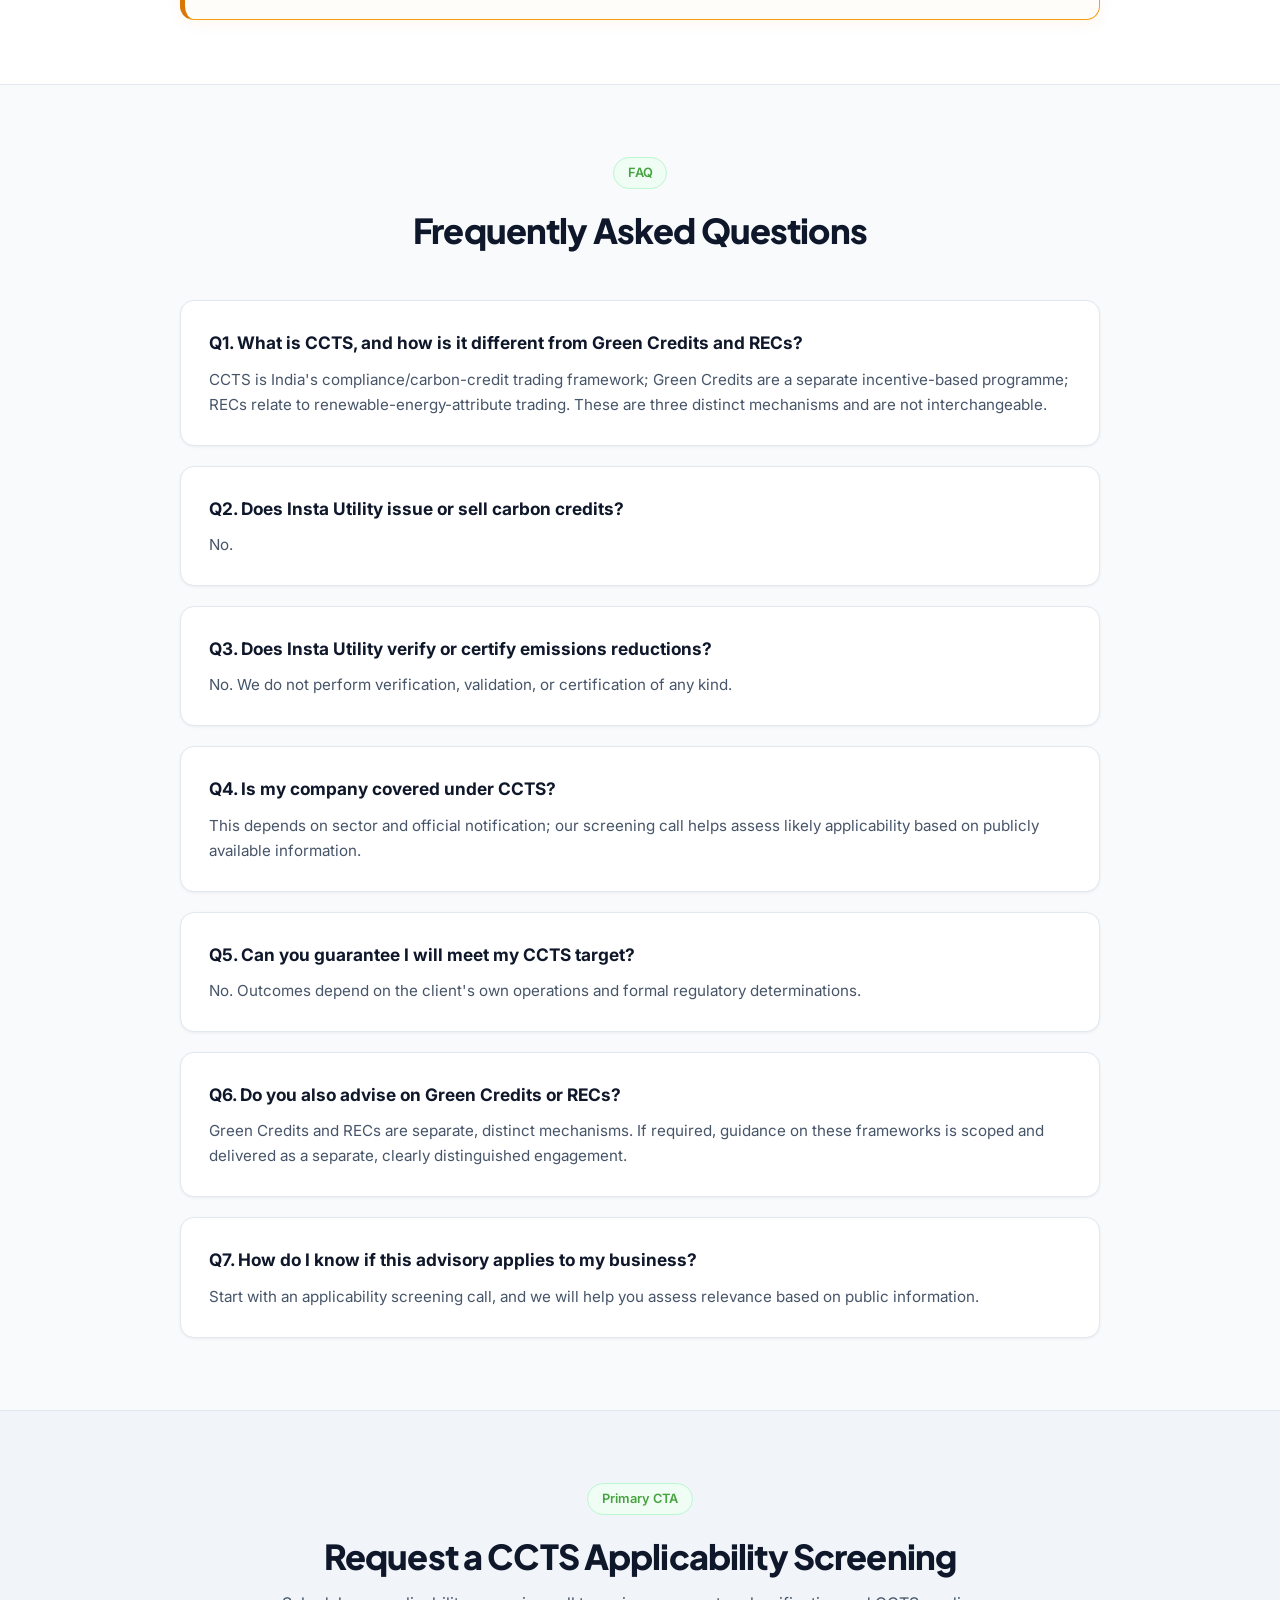
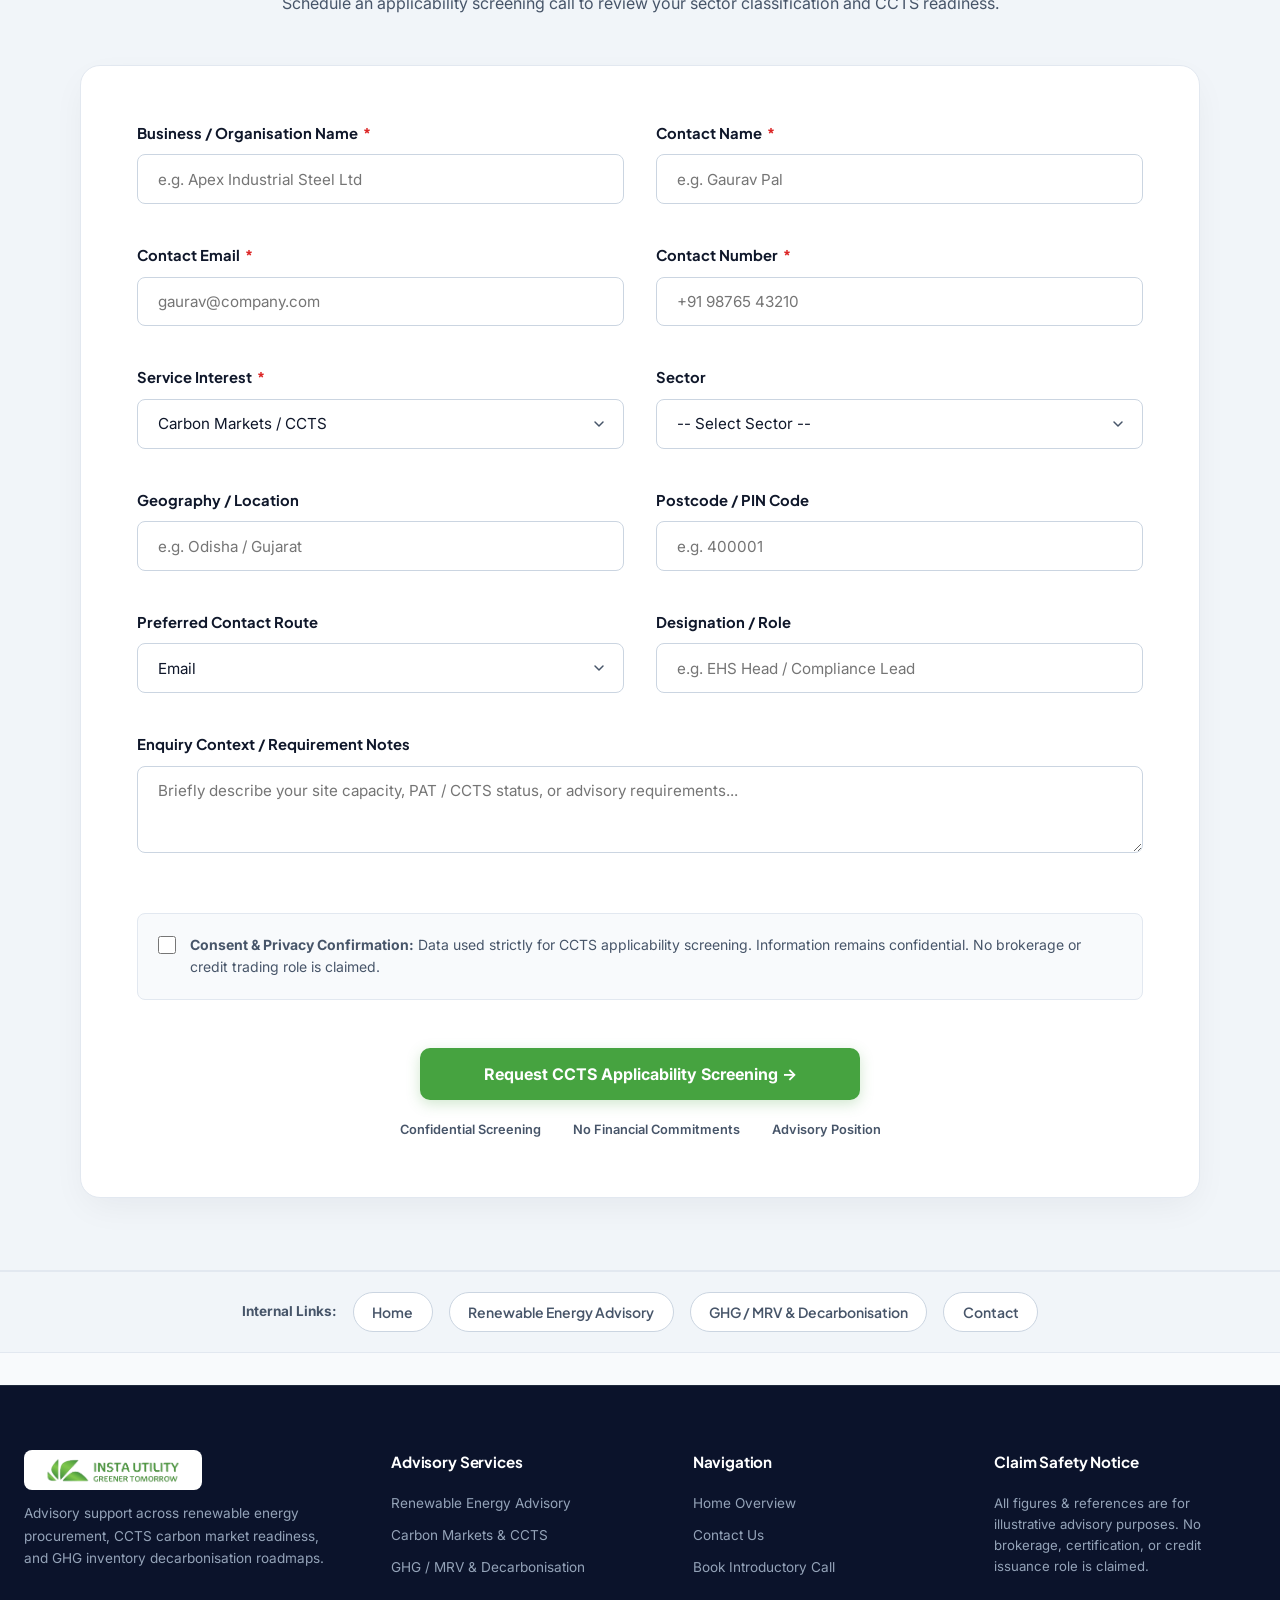
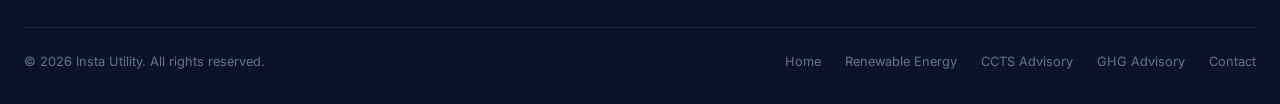
==== commit 8116feb5: "fix(WEB-116): remove staging environment text from top announcement bar and footer copyright across " ====
--- a/carbon-markets-ccts.html
+++ b/carbon-markets-ccts.html
@@ -596,7 +596,7 @@
       </div>
 
       <div class="footer-bottom">
-        <div class="footer-copy">&copy; 2026 Insta Utility. All rights reserved. Staging Build WEB-102.</div>
+        <div class="footer-copy">&copy; 2026 Insta Utility. All rights reserved.</div>
         <div class="footer-bottom-links">
           <a href="index.html">Home</a>
           <a href="renewable-energy-advisory.html">Renewable Energy</a>
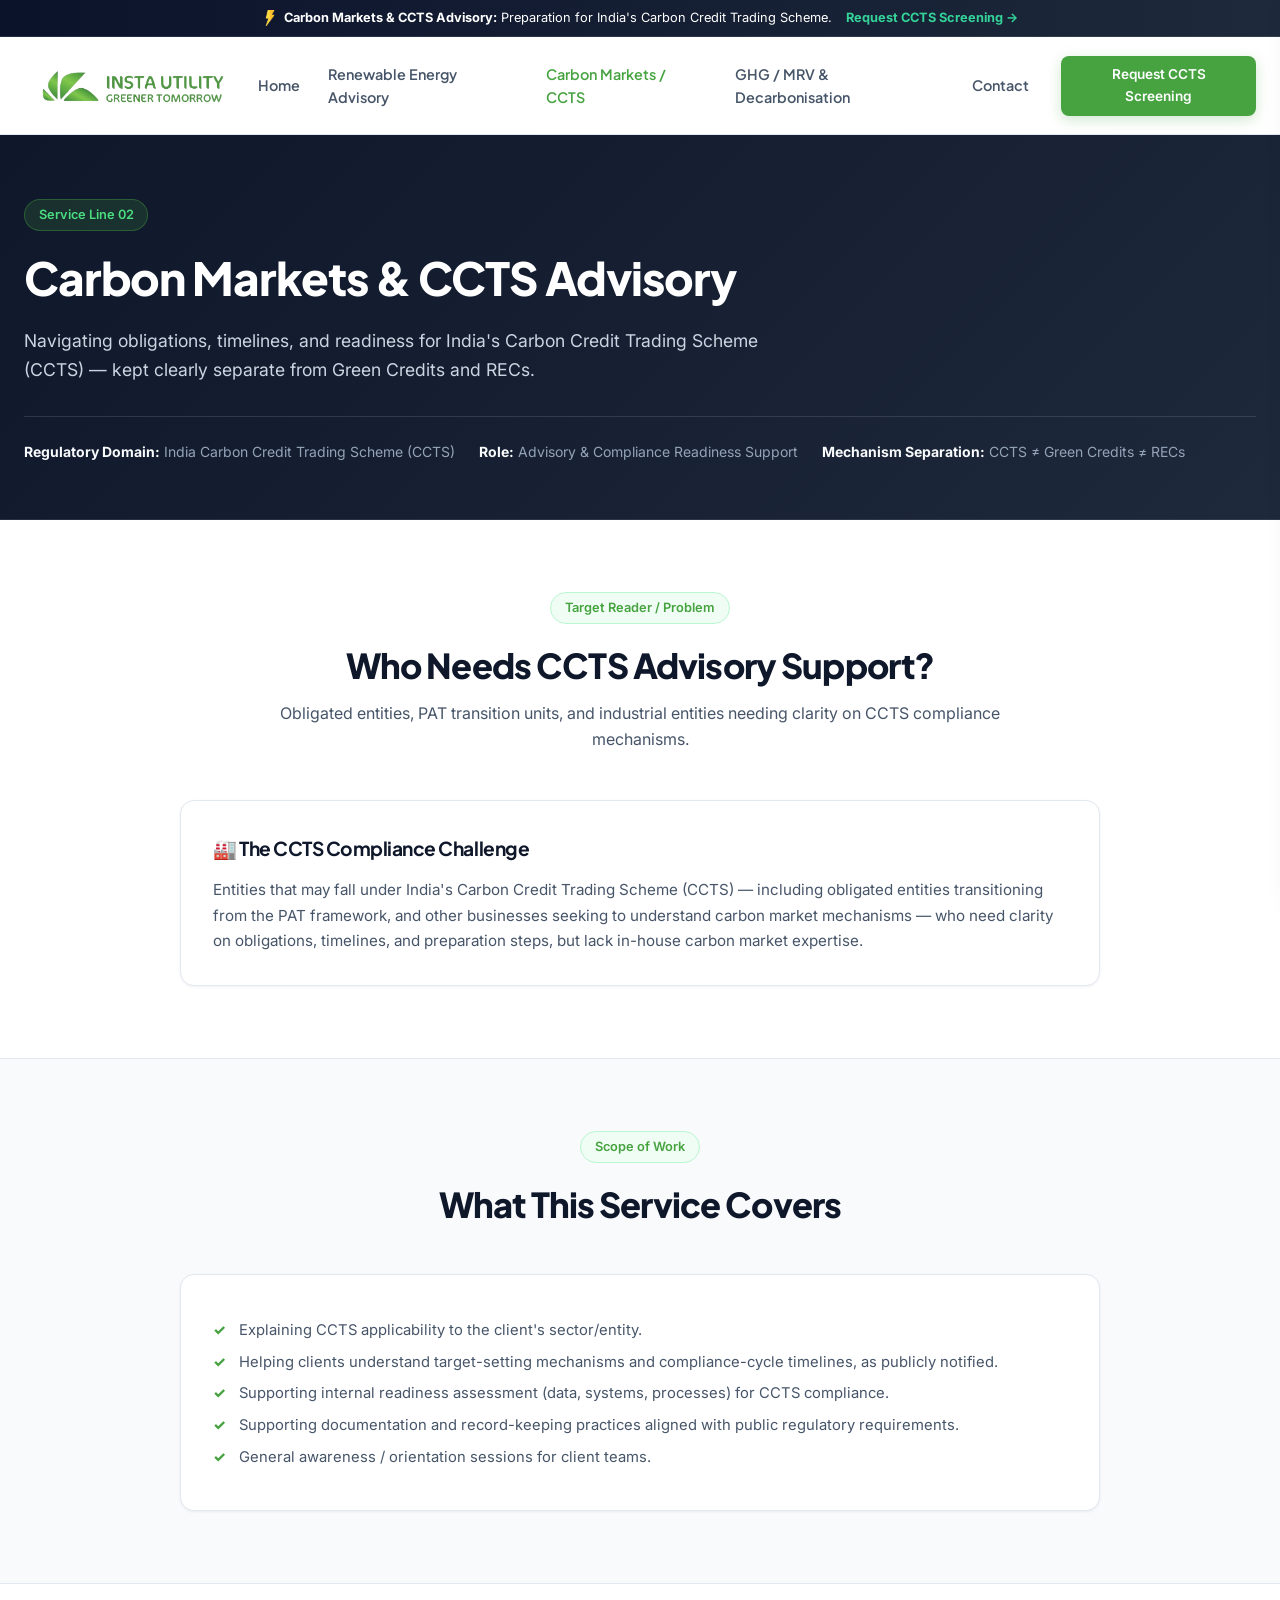
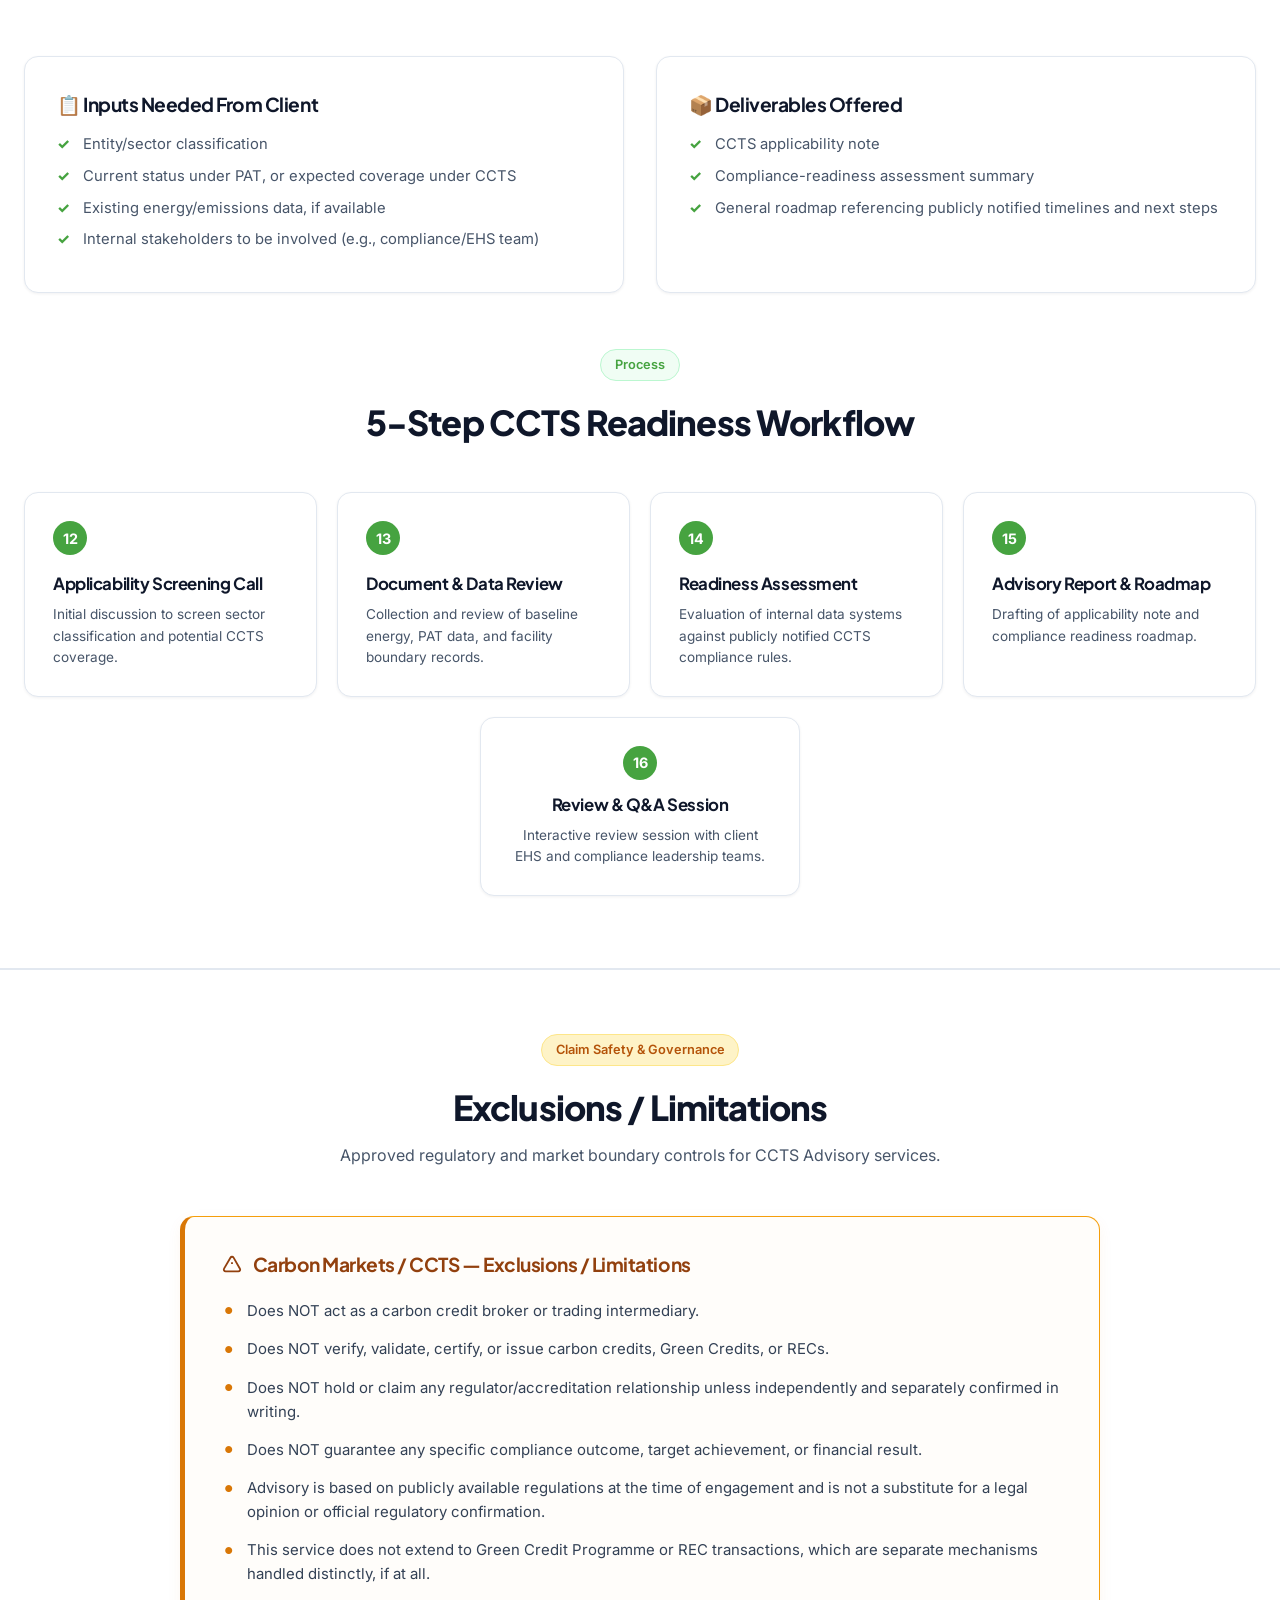
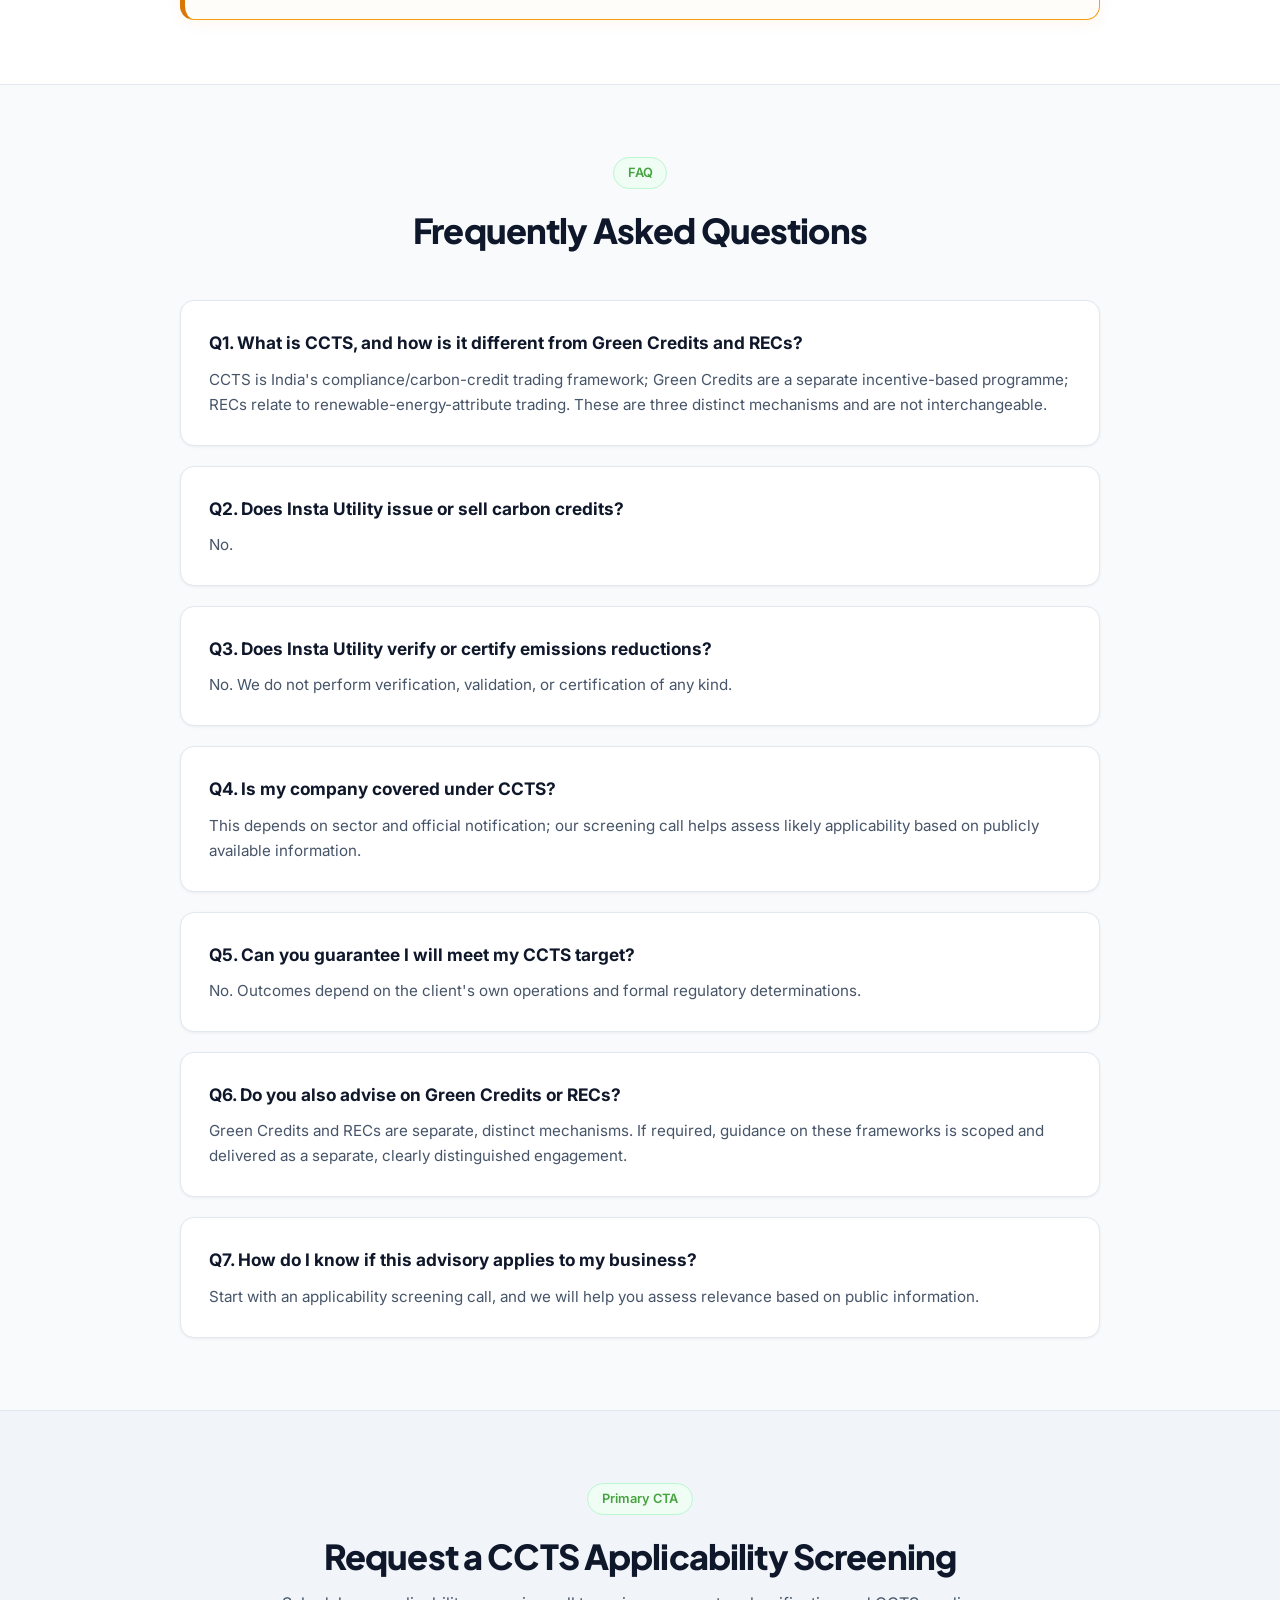
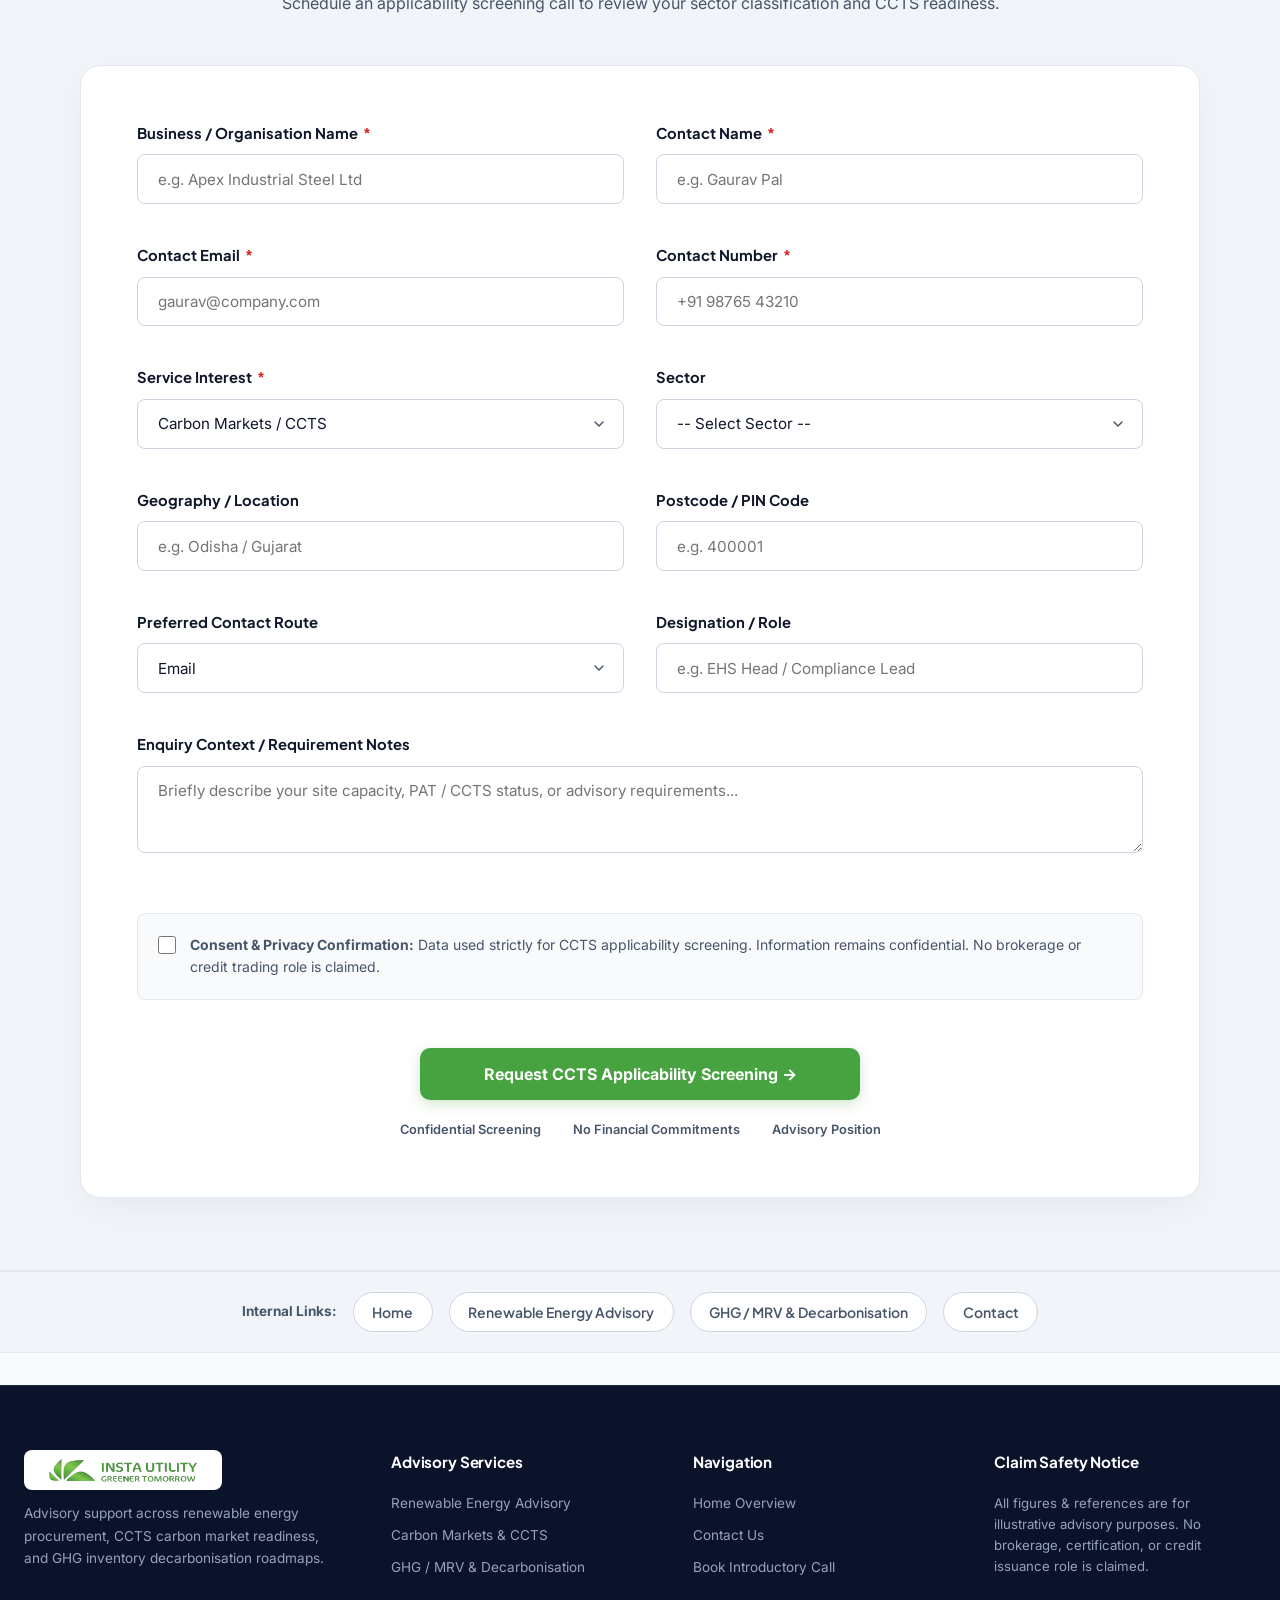
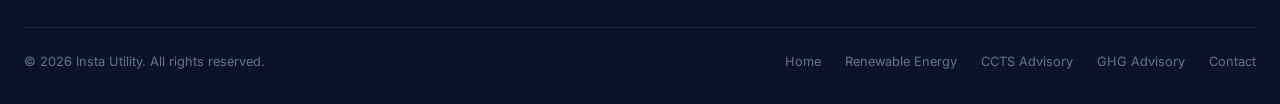
==== commit f9702cae: "feat(WEB-118): harden pre-production release candidate, resolve CWV defects and attach release manif" ====
--- a/carbon-markets-ccts.html
+++ b/carbon-markets-ccts.html
@@ -26,7 +26,7 @@
   <meta charset="UTF-8">
   <meta name="viewport" content="width=device-width, initial-scale=1.0">
   <meta name="robots" content="noindex, nofollow">
-  <meta name="description" content="Understand how India's Carbon Credit Trading Scheme (CCTS) applies to your business.">
+  <meta name="description" content="Understand how India's Carbon Credit Trading Scheme (CCTS) applies to your business with structured compliance readiness and target assessment.">
   <title>Carbon Markets &amp; CCTS Advisory | Insta Utility</title>
 
   <!-- Canonical Link -->
@@ -83,7 +83,7 @@
   <!-- TOP ANNOUNCEMENT BAR -->
   <div class="top-announcement-bar">
     <div class="container announcement-content">
-      <span><img src="assets/lighting.png" alt="⚡" class="announcement-icon-img"><strong>Carbon Markets &amp; CCTS
+      <span><img src="assets/lighting.png" alt="⚡" class="announcement-icon-img" width="16" height="16"><strong>Carbon Markets &amp; CCTS
           Advisory:</strong> Preparation for India's Carbon Credit Trading Scheme.</span>
       <a href="#intake-form" class="announcement-link">Request CCTS Screening &rarr;</a>
     </div>
@@ -94,7 +94,7 @@
     <div class="container header-content">
       <a href="index.html" class="brand-logo">
         <img src="assets/insta-utility-logo.png"
-          alt="Insta Utility - Greener Tomorrow" class="header-logo-img">
+          alt="Insta Utility - Greener Tomorrow" class="header-logo-img" width="217" height="44">
       </a>
       <button class="mobile-menu-toggle" id="mobileMenuBtn" aria-label="Open Mobile Menu" onclick="openMobileDrawer()">
         <span class="hamburger-bar"></span>
@@ -122,7 +122,7 @@
     <div class="mobile-drawer-header">
       <a href="index.html" class="brand-logo" onclick="closeMobileDrawer()">
         <img src="assets/insta-utility-logo.png" alt="Insta Utility Logo"
-          class="header-logo-img">
+          class="header-logo-img" width="217" height="44">
       </a>
       <button class="mobile-drawer-close" aria-label="Close Menu" onclick="closeMobileDrawer()">✕</button>
     </div>
@@ -532,7 +532,7 @@
         <div class="diagnostic-result-container" id="submissionResult">
           <div class="diag-header">
             <div class="diag-title-area">
-              <h3><img src="assets/success.png" alt="✓" style="width:28px;"> CCTS Screening Request Received</h3>
+              <h3><img src="assets/success.png" alt="✓" width="28" height="28" style="width:28px; height:28px;"> CCTS Screening Request Received</h3>
               <p>Your request has been logged. Ref: <span id="generatedRef">IU-2026-0925-0000</span></p>
             </div>
           </div>
@@ -560,7 +560,7 @@
         <div class="footer-col brand-col">
           <a href="index.html" class="brand-logo">
             <img src="assets/insta-utility-logo.png" alt="Insta Utility Logo"
-              class="footer-logo-img">
+              class="footer-logo-img" width="198" height="40">
           </a>
           <p class="footer-bio">
             Advisory support across renewable energy procurement, CCTS carbon market readiness, and GHG
--- a/styles.css
+++ b/styles.css
@@ -193,6 +193,7 @@
 .announcement-icon-img {
   width: 16px;
   height: 16px;
+  aspect-ratio: 1 / 1;
   vertical-align: middle;
   display: inline-block;
   margin-right: 0.35rem;
@@ -240,6 +241,7 @@
 .header-logo-img {
   height: 44px;
   width: auto;
+  aspect-ratio: 697 / 141;
   max-width: 100%;
   display: block;
   object-fit: contain;
@@ -426,6 +428,7 @@
 .footer-logo-img {
   height: 40px;
   width: auto;
+  aspect-ratio: 697 / 141;
   max-width: 100%;
   display: block;
   margin-bottom: 0.5rem;
@@ -593,6 +596,7 @@
 .spec-icon-img {
   width: 22px;
   height: 22px;
+  aspect-ratio: 1 / 1;
   object-fit: contain;
   flex-shrink: 0;
   margin-top: 0.1rem;
@@ -1511,6 +1515,7 @@
 
   .hero {
     padding: 3rem 0 2.5rem 0;
+    background-image: linear-gradient(135deg, rgba(255, 255, 255, 0.98) 0%, rgba(241, 245, 249, 0.98) 100%);
   }
 
   .hero-cta-group {
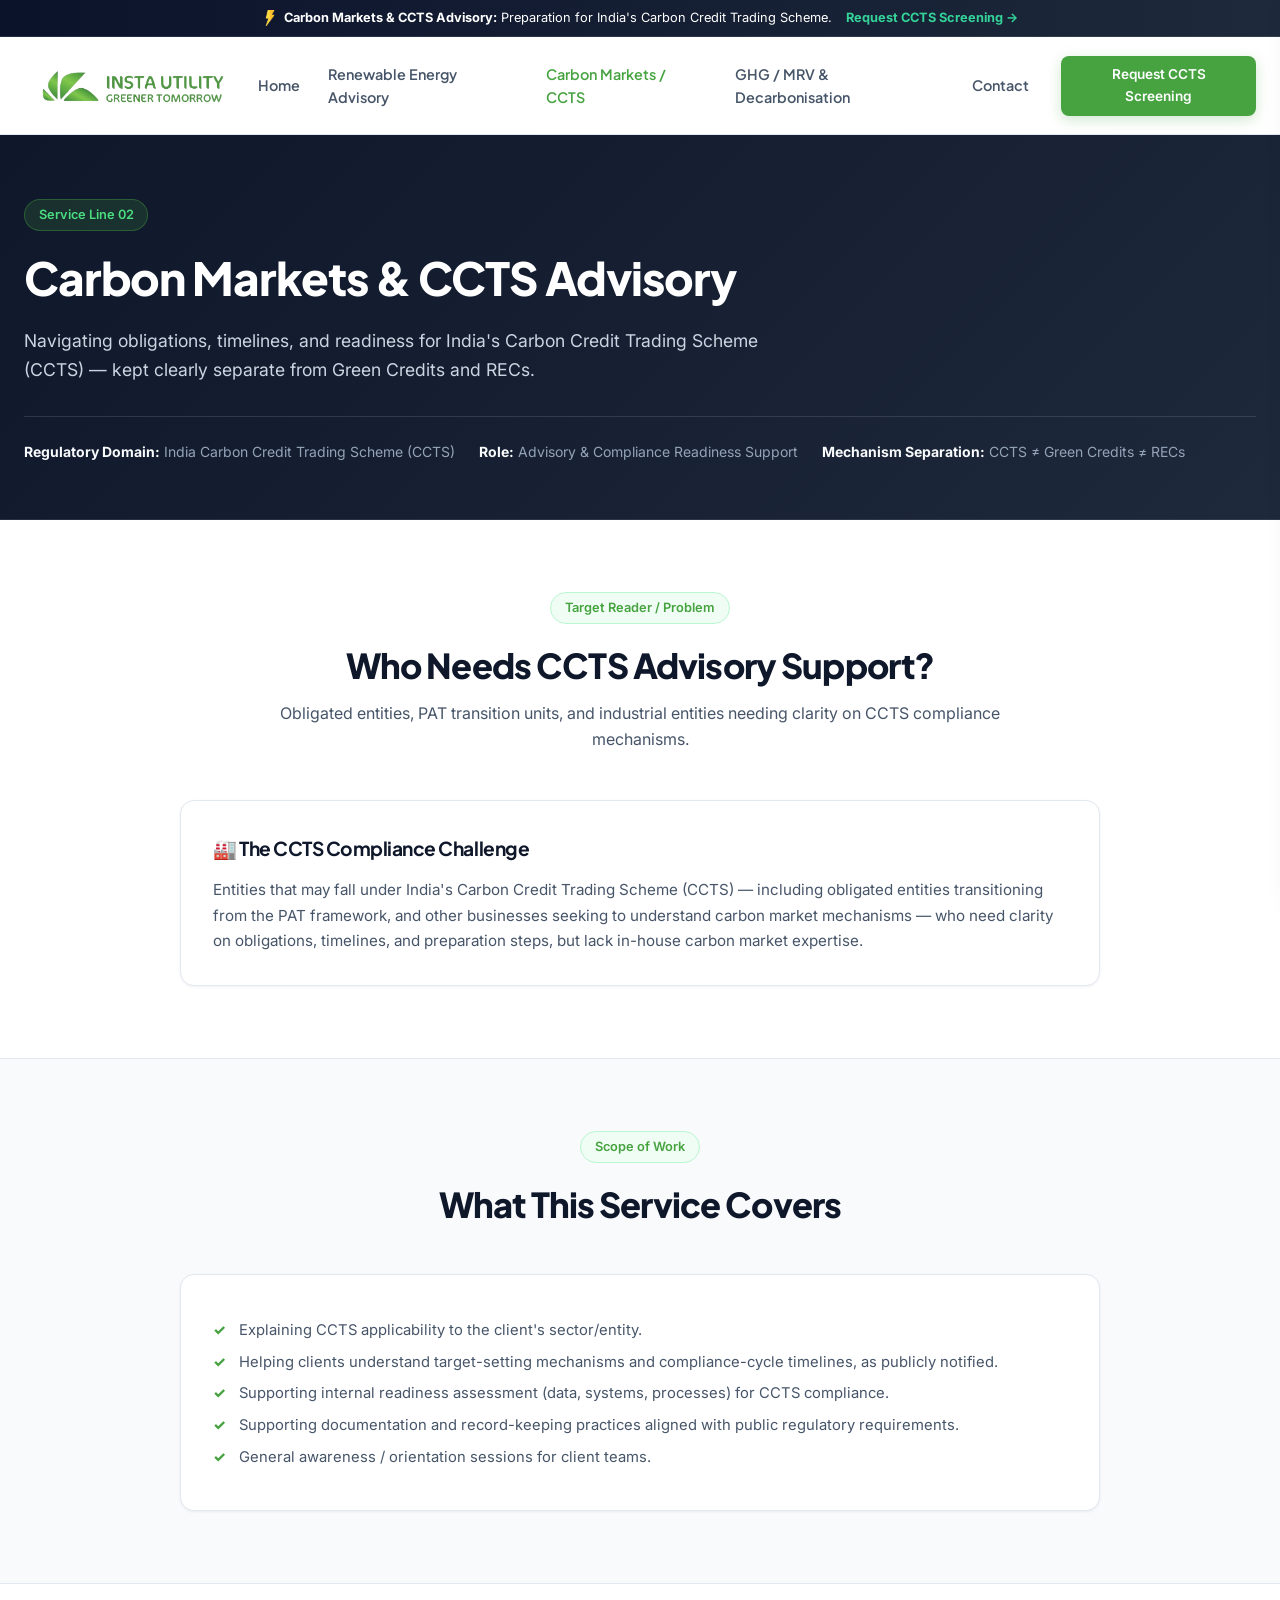
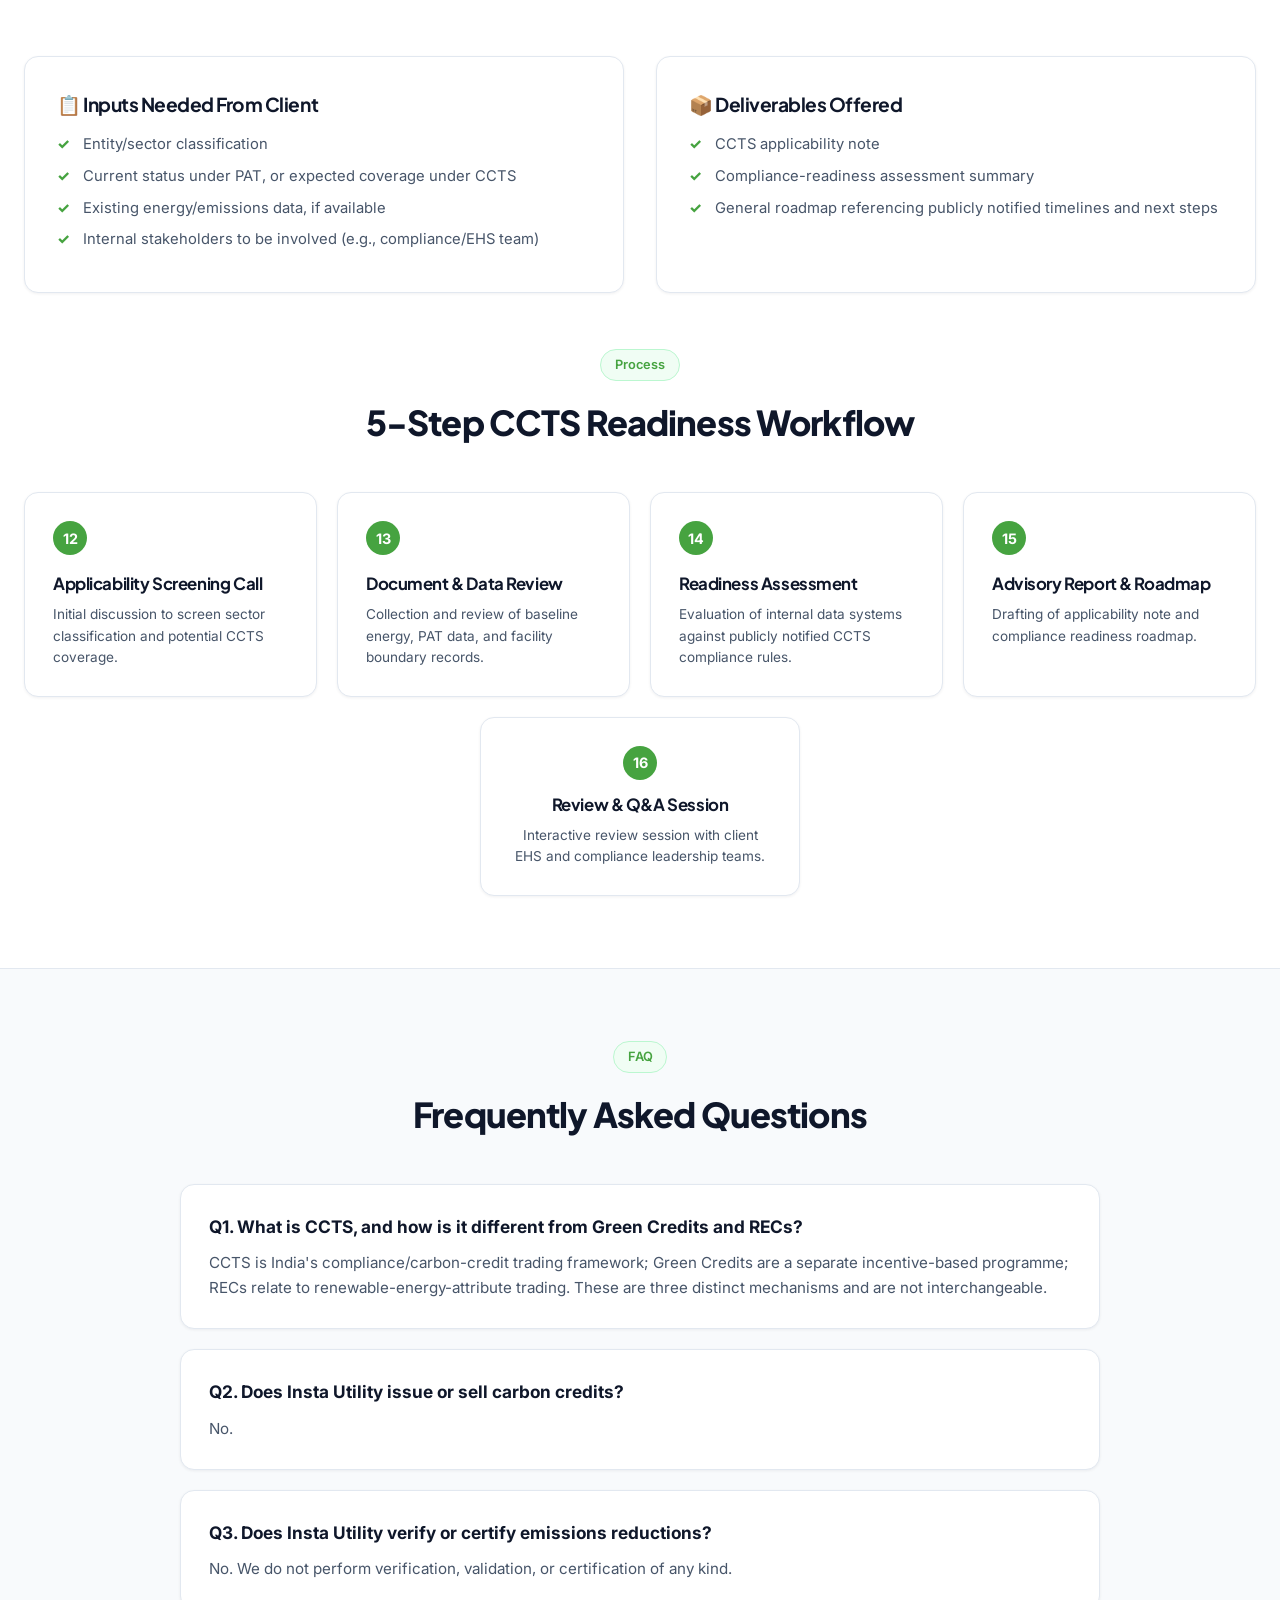
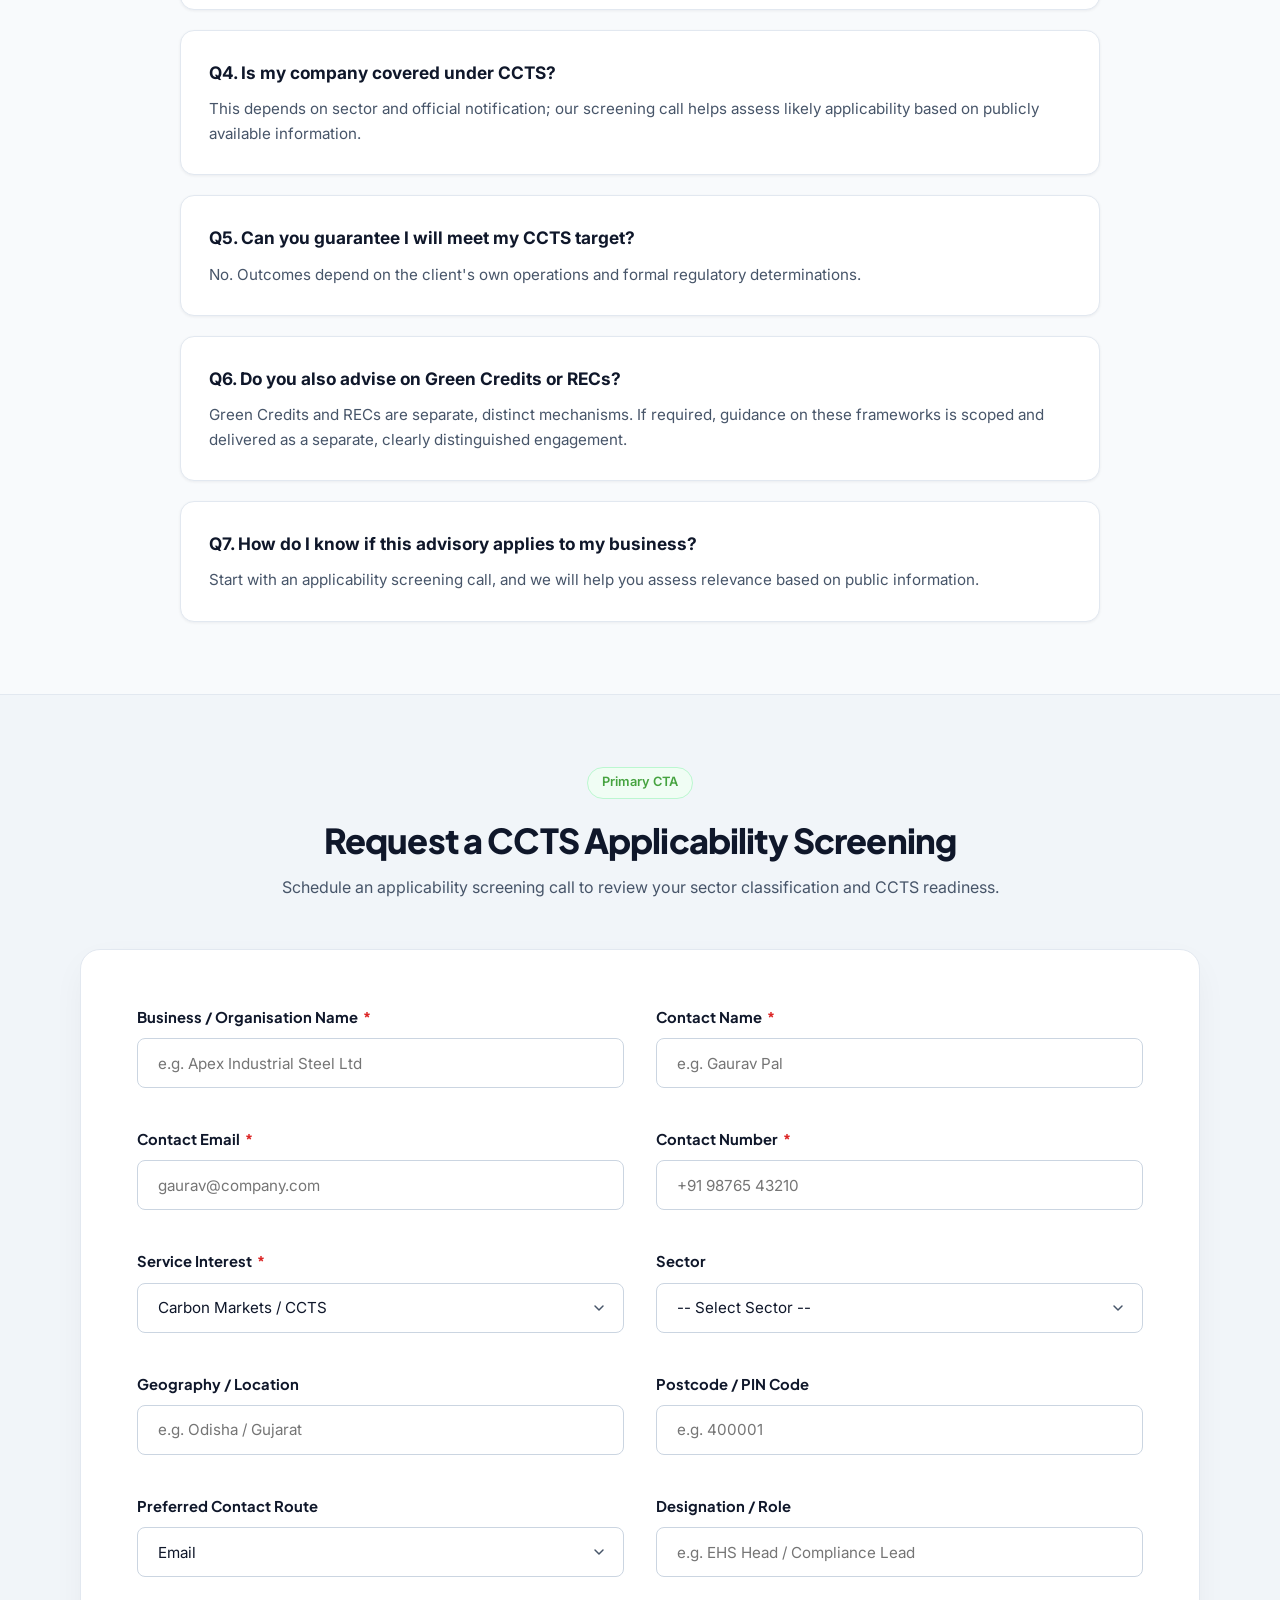
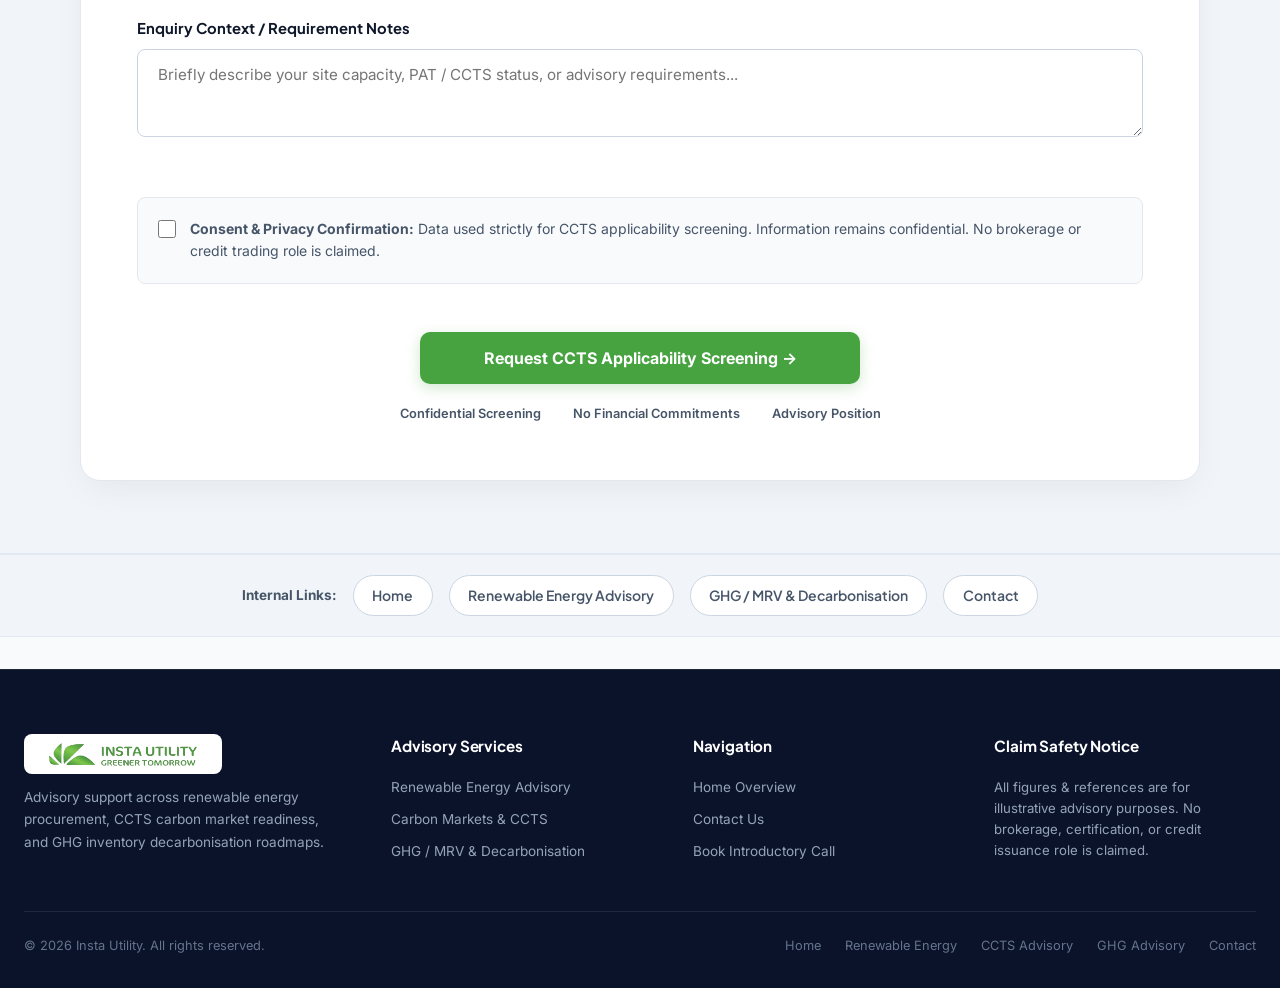
==== commit 5044d261: "feat(WEB-125): apply Mayank staging content edits; remove PILLAR labels, update CTA to Book an Intro" ====
--- a/carbon-markets-ccts.html
+++ b/carbon-markets-ccts.html
@@ -279,33 +279,6 @@
     </div>
   </section>
 
-  <!-- EXCLUSIONS / LIMITATIONS SECTION (WEB-105) -->
-  <section class="limitations-section">
-    <div class="container">
-      <div class="section-header">
-        <span class="pill-badge" style="background:#fef3c7; color:#b45309; border-color:#fde68a;">Claim Safety &amp; Governance</span>
-        <h2 class="section-title">Exclusions / Limitations</h2>
-        <p class="section-subtitle">Approved regulatory and market boundary controls for CCTS Advisory services.</p>
-      </div>
-
-      <div class="limitations-card">
-        <h3>
-          <svg width="22" height="22" viewBox="0 0 24 24" fill="none" stroke="currentColor" stroke-width="2">
-            <path d="M12 9v2m0 4h.01m-6.938 4h13.856c1.54 0 2.502-1.667 1.732-3L13.732 4c-.77-1.333-2.694-1.333-3.464 0L3.34 16c-.77 1.333.192 3 1.732 3z"/>
-          </svg>
-          Carbon Markets / CCTS — Exclusions / Limitations
-        </h3>
-        <ul class="limitations-list">
-          <li>Does NOT act as a carbon credit broker or trading intermediary.</li>
-          <li>Does NOT verify, validate, certify, or issue carbon credits, Green Credits, or RECs.</li>
-          <li>Does NOT hold or claim any regulator/accreditation relationship unless independently and separately confirmed in writing.</li>
-          <li>Does NOT guarantee any specific compliance outcome, target achievement, or financial result.</li>
-          <li>Advisory is based on publicly available regulations at the time of engagement and is not a substitute for a legal opinion or official regulatory confirmation.</li>
-          <li>This service does not extend to Green Credit Programme or REC transactions, which are separate mechanisms handled distinctly, if at all.</li>
-        </ul>
-      </div>
-    </div>
-  </section>
 
   <!-- FREQUENTLY ASKED QUESTIONS -->
   <section>
